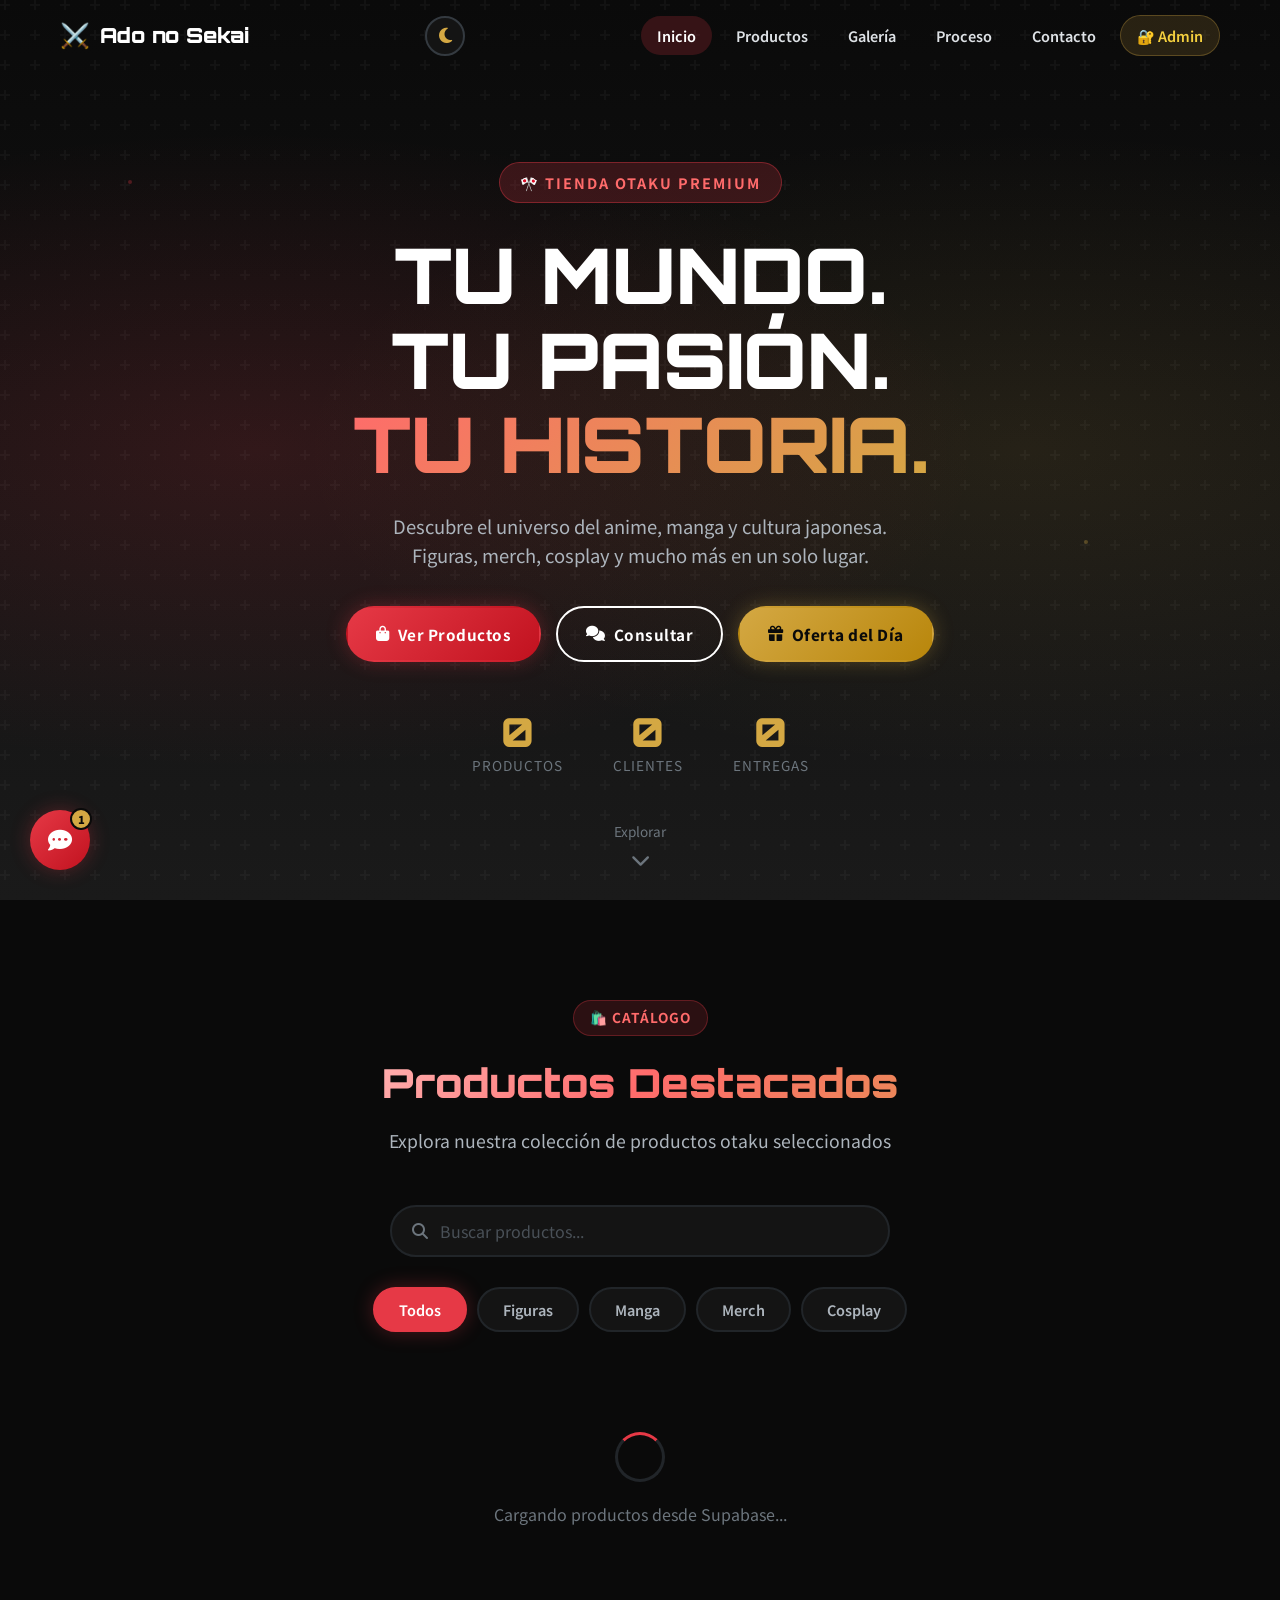
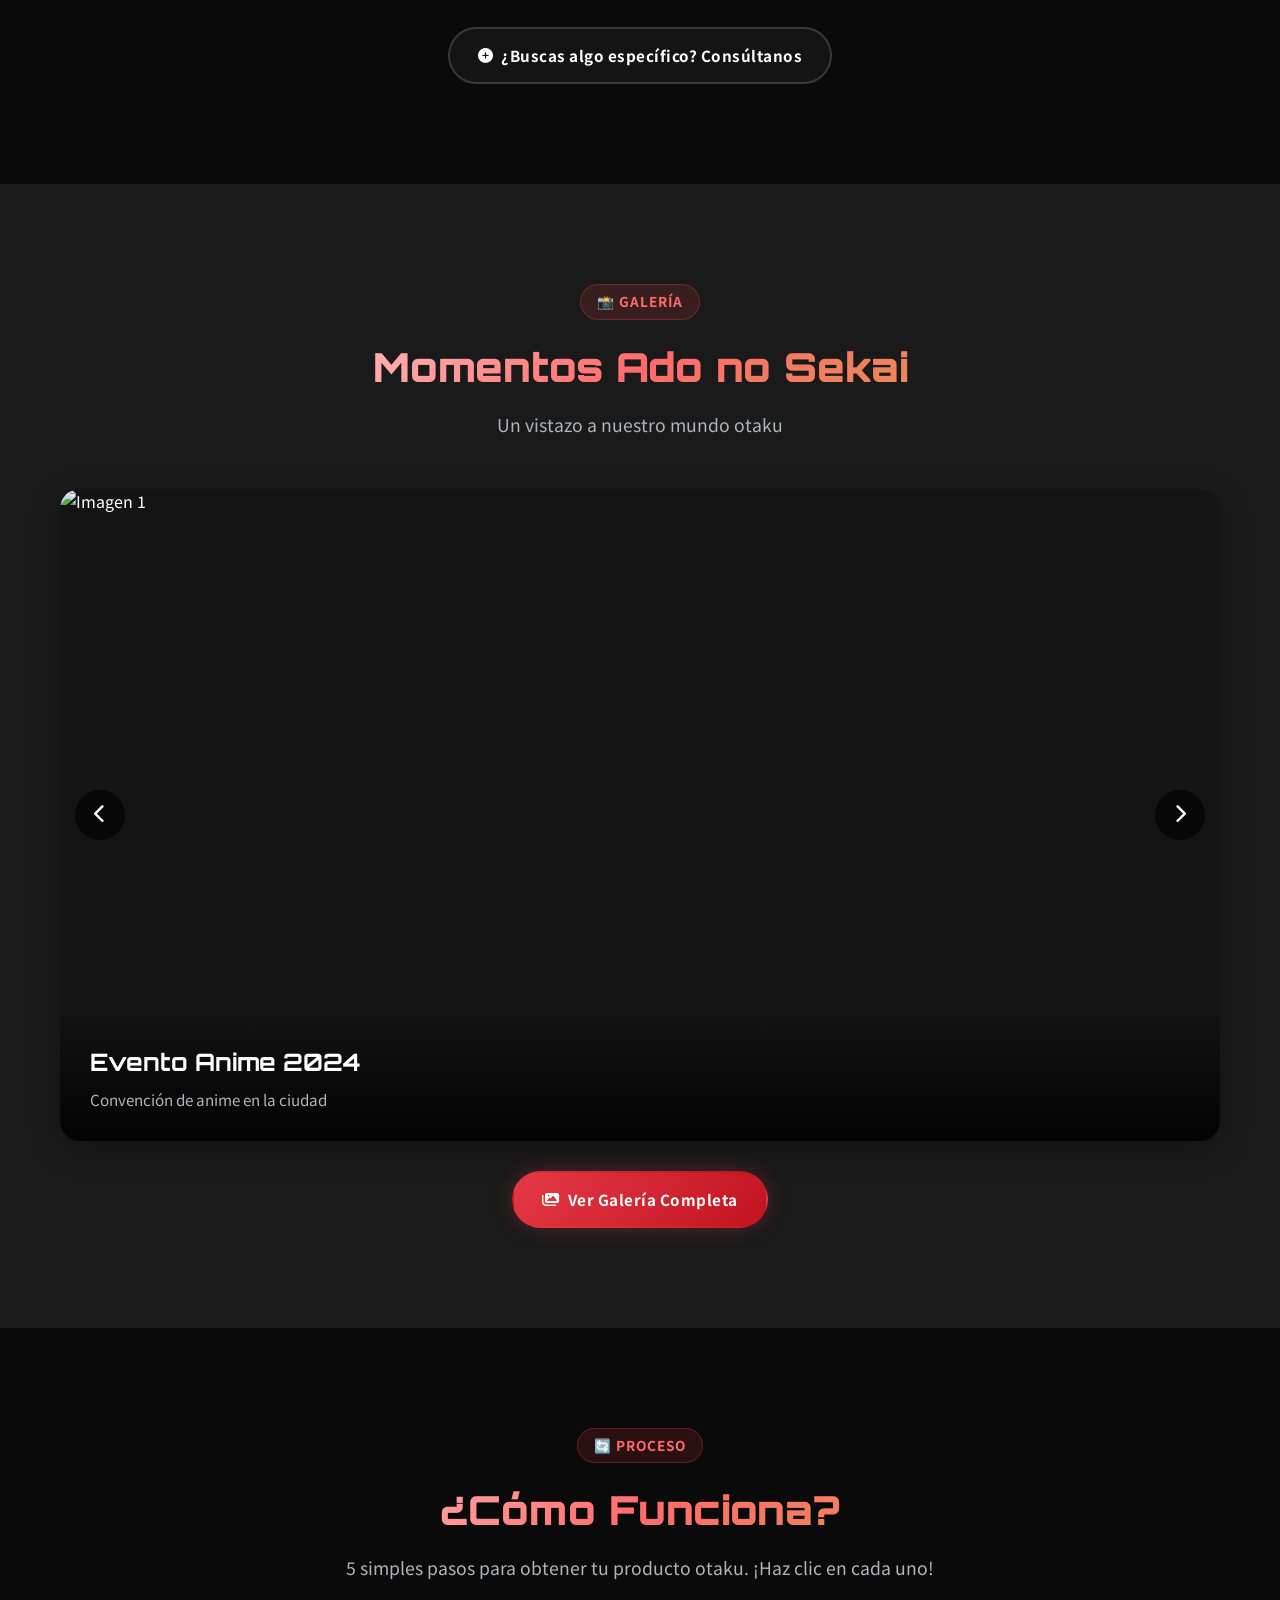
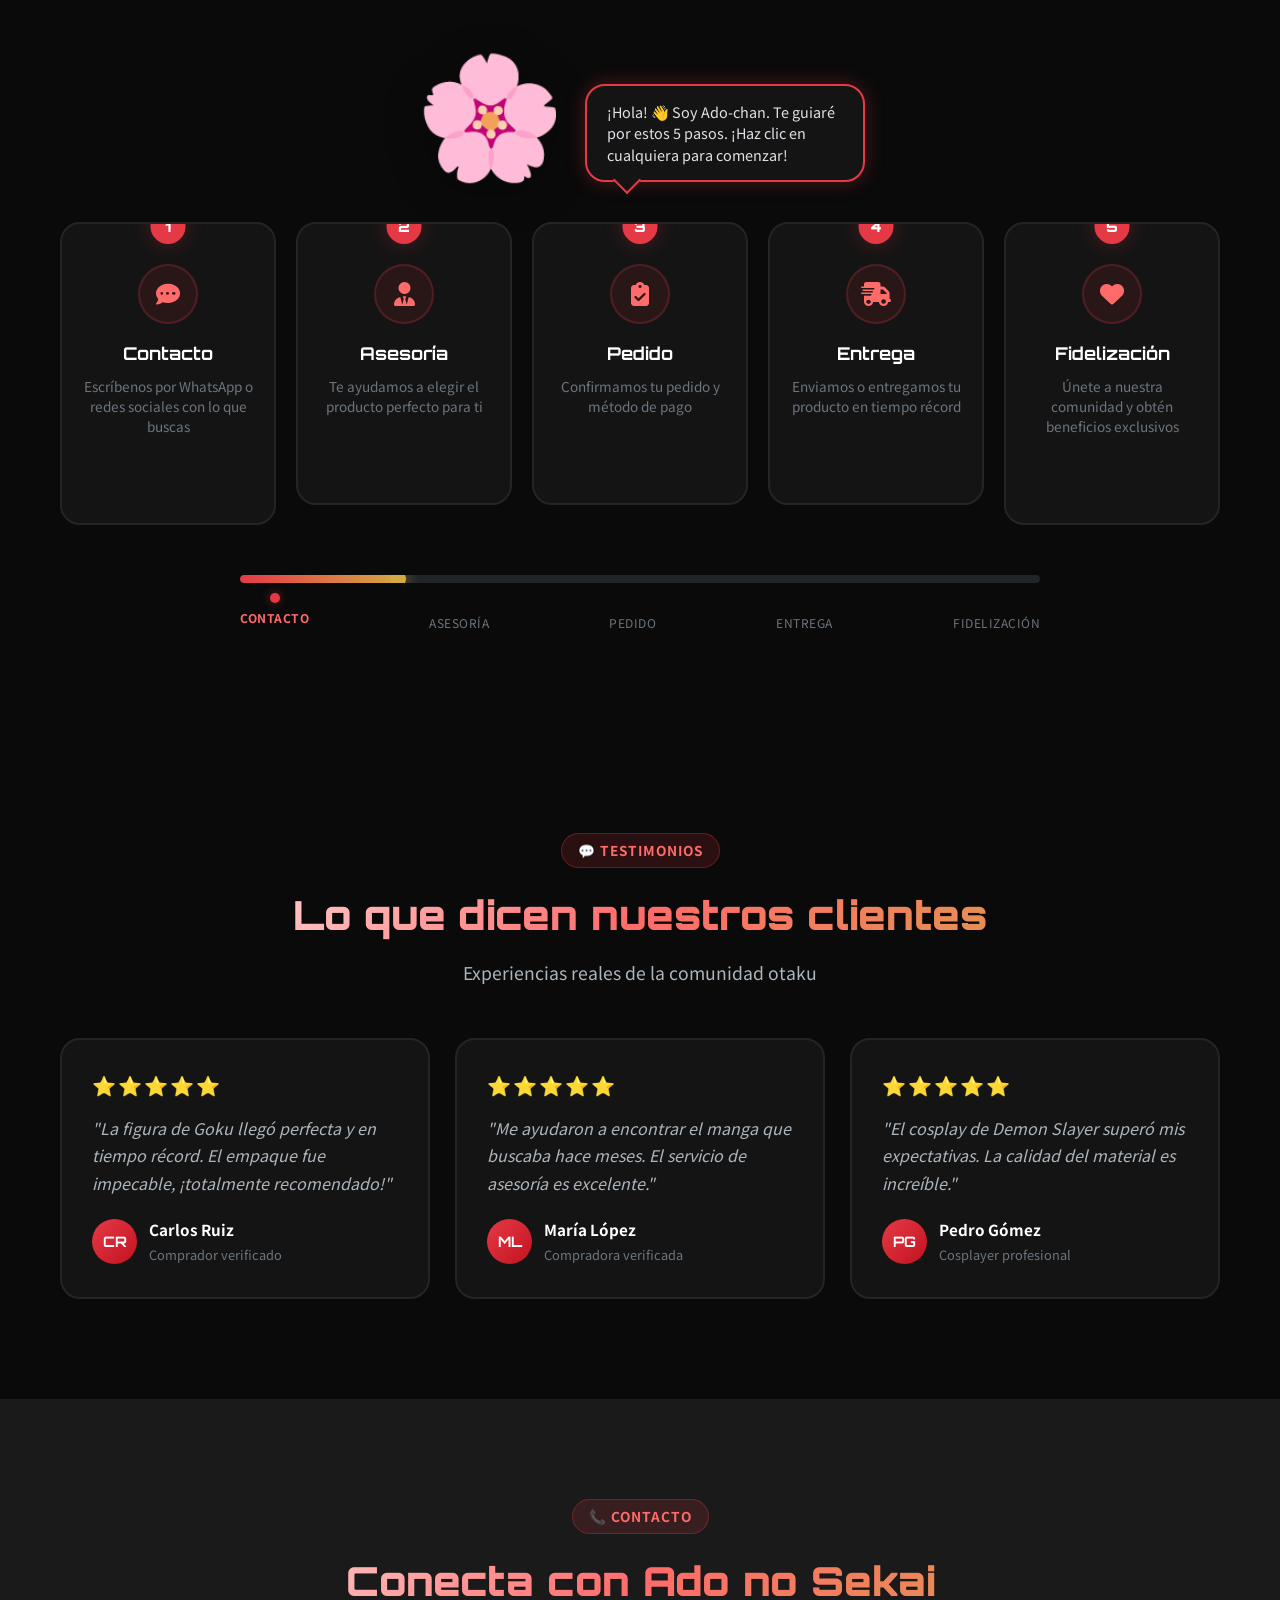
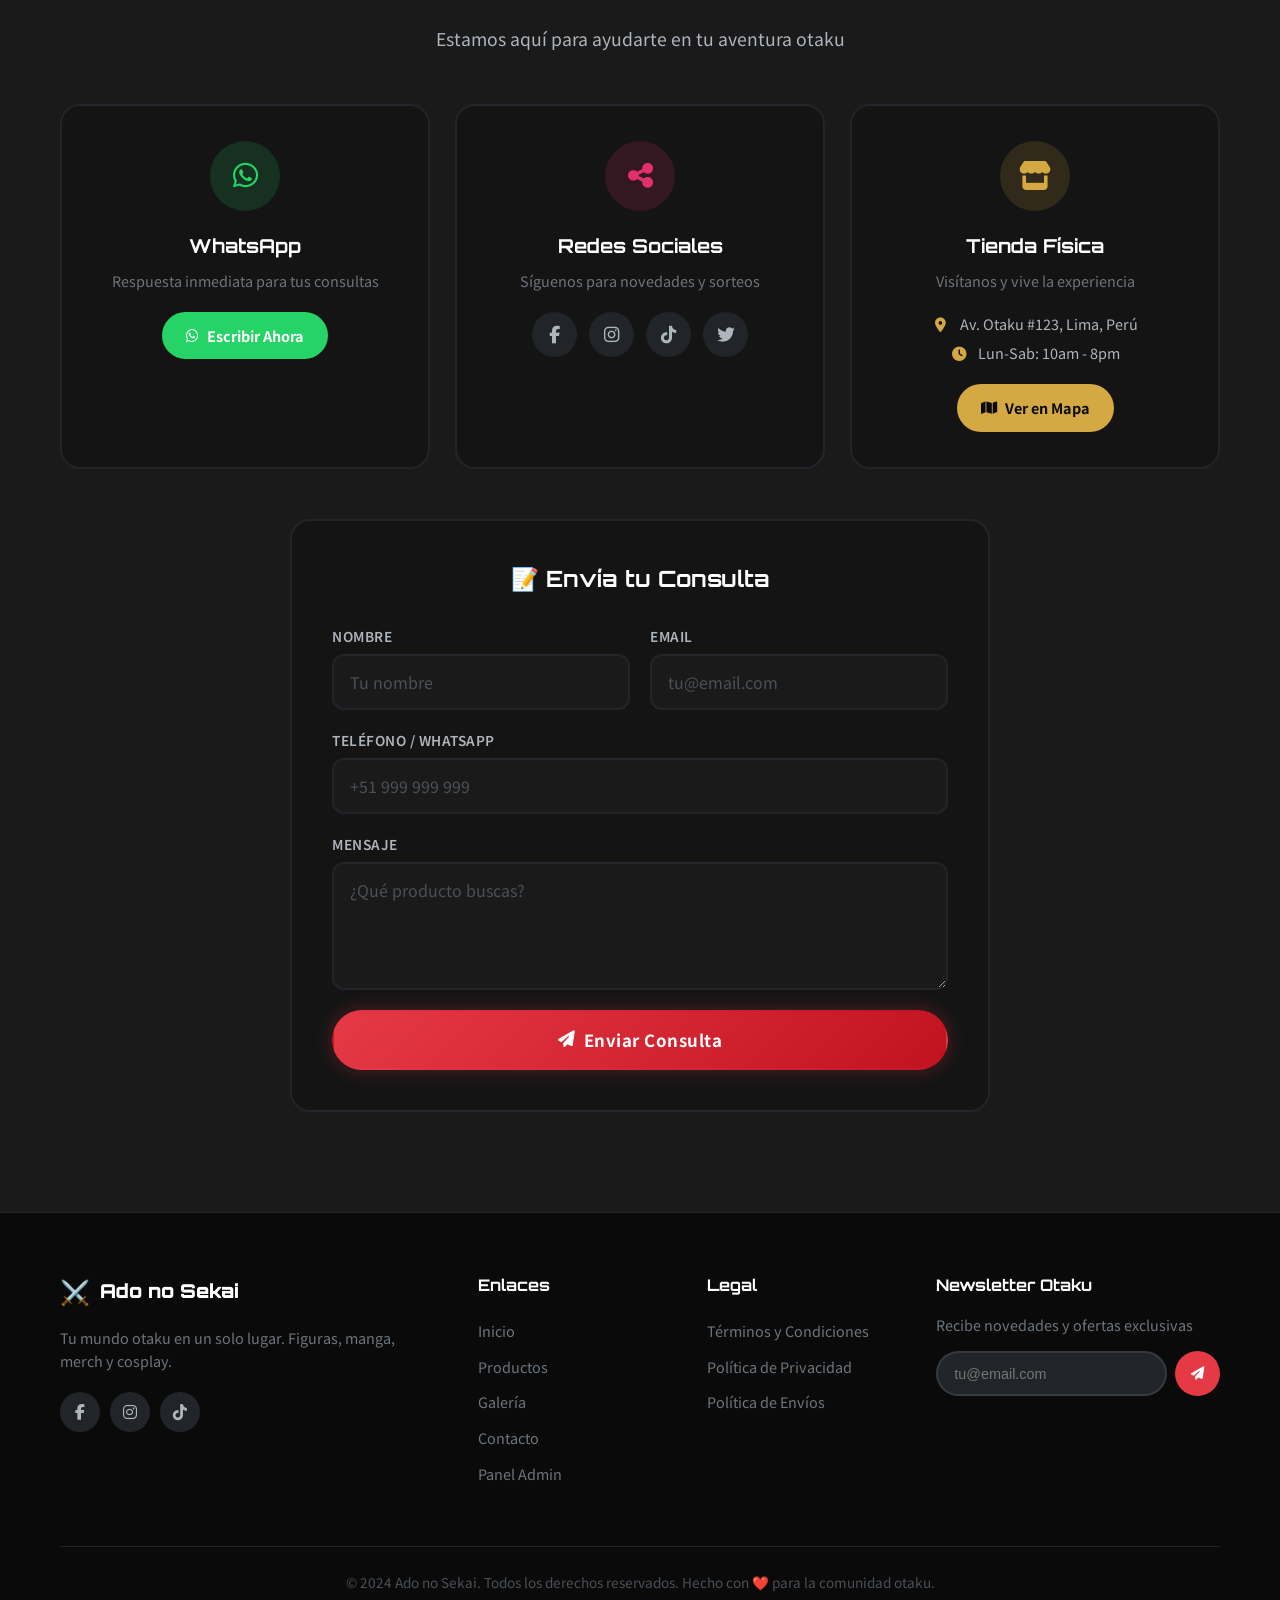
==== index.html @ adec4e2a "Add files via upload" ====
<!DOCTYPE html>
<html lang="es">
<head>
    <meta charset="UTF-8">
    <meta name="viewport" content="width=device-width, initial-scale=1.0">
    <title>Ado no Sekai - Tu Mundo Otaku</title>
    <link rel="stylesheet" href="styles.css">
    <link rel="preconnect" href="https://fonts.googleapis.com">
    <link href="https://fonts.googleapis.com/css2?family=Orbitron:wght@400;700;900&family=Noto+Sans+JP:wght@300;400;700;900&display=swap" rel="stylesheet">
    <link rel="stylesheet" href="https://cdnjs.cloudflare.com/ajax/libs/font-awesome/6.5.0/css/all.min.css">
</head>
<body>
    <!--
    📁 IMÁGENES: Sube manualmente a tu repositorio:
        - imagen1.jpg, imagen2.jpg, imagen3.jpg, imagen4.jpg, imagen5.jpg (Galería/Hero)
        - mascot-waving.png, mascot-pointing.png (Mascota - opcional, usa emojis si no hay)
        - modal-gift.png, modal-present.png (Modales - opcional, usa emojis si no hay)
    📁 Las imágenes de productos se cargan desde Supabase Storage o URLs externas.
    -->
    <!-- ========================
         NAVEGACIÓN
    ======================== -->
    <nav class="navbar" id="navbar">
        <div class="nav-container">
            <a href="#" class="nav-logo">
                <span class="logo-icon">⚔️</span>
                <span class="logo-text">Ado no Sekai</span>
            </a>
            <div class="nav-actions">
                <button class="theme-toggle" id="themeToggle" aria-label="Cambiar tema">
                    <i class="fas fa-moon" id="themeIcon"></i>
                </button>
                <button class="nav-toggle" id="navToggle" aria-label="Menú">
                    <span class="hamburger"></span>
                </button>
            </div>
            <ul class="nav-menu" id="navMenu">
                <li><a href="#inicio" class="nav-link active">Inicio</a></li>
                <li><a href="#productos" class="nav-link">Productos</a></li>
                <li><a href="#galeria" class="nav-link">Galería</a></li>
                <li><a href="#proceso" class="nav-link">Proceso</a></li>
                <li><a href="#contacto" class="nav-link">Contacto</a></li>
                <li><a href="admin.html" class="nav-link nav-admin">🔐 Admin</a></li>
            </ul>
        </div>
    </nav>

    <!-- ========================
         HERO / INICIO
    ======================== -->
    <section id="inicio" class="hero">
        <div class="hero-bg"></div>
        <div class="hero-overlay"></div>
        <div class="hero-particles" id="heroParticles"></div>
        <div class="hero-content">
            <div class="hero-badge">🎌 Tienda Otaku Premium</div>
            <h1 class="hero-title">
                <span class="title-line">TU MUNDO.</span>
                <span class="title-line">TU PASIÓN.</span>
                <span class="title-line highlight">TU HISTORIA.</span>
            </h1>
            <p class="hero-subtitle">
                Descubre el universo del anime, manga y cultura japonesa.<br>
                Figuras, merch, cosplay y mucho más en un solo lugar.
            </p>
            <div class="hero-actions">
                <a href="#productos" class="btn btn-primary">
                    <i class="fas fa-shopping-bag"></i> Ver Productos
                </a>
                <a href="#contacto" class="btn btn-outline">
                    <i class="fas fa-comments"></i> Consultar
                </a>
                <button class="btn btn-gold" id="btnPromo" onclick="showPromoModal()">
                    <i class="fas fa-gift"></i> Oferta del Día
                </button>
            </div>
            <div class="hero-stats">
                <div class="stat">
                    <span class="stat-number" id="statProducts">0</span>
                    <span class="stat-label">Productos</span>
                </div>
                <div class="stat">
                    <span class="stat-number" id="statClients">0</span>
                    <span class="stat-label">Clientes</span>
                </div>
                <div class="stat">
                    <span class="stat-number" id="statDeliveries">0</span>
                    <span class="stat-label">Entregas</span>
                </div>
            </div>
        </div>
        <div class="hero-scroll">
            <a href="#productos" class="scroll-indicator">
                <span>Explorar</span>
                <i class="fas fa-chevron-down"></i>
            </a>
        </div>
    </section>

    <!-- ========================
         PRODUCTOS DESTACADOS
    ======================== -->
    <section id="productos" class="products-section">
        <div class="container">
            <div class="section-header">
                <span class="section-tag">🛍️ Catálogo</span>
                <h2 class="section-title">Productos Destacados</h2>
                <p class="section-desc">Explora nuestra colección de productos otaku seleccionados</p>
            </div>

            <!-- Barra de búsqueda -->
            <div class="search-bar">
                <i class="fas fa-search"></i>
                <input type="text" id="searchProducts" placeholder="Buscar productos...">
                <button class="search-clear" id="searchClear" style="display:none"><i class="fas fa-times"></i></button>
            </div>

            <!-- Filtros -->
            <div class="filters">
                <button class="filter-btn active" data-filter="todos">Todos</button>
                <button class="filter-btn" data-filter="figuras">Figuras</button>
                <button class="filter-btn" data-filter="manga">Manga</button>
                <button class="filter-btn" data-filter="merch">Merch</button>
                <button class="filter-btn" data-filter="cosplay">Cosplay</button>
            </div>

            <!-- Grid de productos -->
            <div class="products-grid" id="productsGrid">
                <div class="loading-state">
                    <div class="spinner"></div>
                    <p>Cargando productos desde Supabase...</p>
                </div>
            </div>

            <div class="products-footer">
                <a href="#contacto" class="btn btn-secondary">
                    <i class="fas fa-plus-circle"></i> ¿Buscas algo específico? Consúltanos
                </a>
            </div>
        </div>
    </section>

    <!-- ========================
         GALERÍA (Carrusel en index)
    ======================== -->
    <section id="galeria" class="gallery-section">
        <div class="container">
            <div class="section-header">
                <span class="section-tag">📸 Galería</span>
                <h2 class="section-title">Momentos Ado no Sekai</h2>
                <p class="section-desc">Un vistazo a nuestro mundo otaku</p>
            </div>

            <!-- Carrusel en el index -->
            <div class="gallery-carousel" id="galleryCarousel">
                <div class="carousel-track" id="carouselTrack">
                    <div class="carousel-slide">
                        <img src="imagen1.jpg" alt="Imagen 1" loading="lazy">
                        <div class="slide-caption">
                            <h3>Evento Anime 2024</h3>
                            <p>Convención de anime en la ciudad</p>
                        </div>
                    </div>
                    <div class="carousel-slide">
                        <img src="imagen2.jpg" alt="Imagen 2" loading="lazy">
                        <div class="slide-caption">
                            <h3>Colección Exclusiva</h3>
                            <p>Nuevas figuras recién llegadas</p>
                        </div>
                    </div>
                    <div class="carousel-slide">
                        <img src="imagen3.jpg" alt="Imagen 3" loading="lazy">
                        <div class="slide-caption">
                            <h3>Cosplay Contest</h3>
                            <p>Ganadores del concurso mensual</p>
                        </div>
                    </div>
                    <div class="carousel-slide">
                        <img src="imagen4.jpg" alt="Imagen 4" loading="lazy">
                        <div class="slide-caption">
                            <h3>Tienda Física</h3>
                            <p>Nuestro espacio en el centro</p>
                        </div>
                    </div>
                    <div class="carousel-slide">
                        <img src="imagen5.jpg" alt="Imagen 5" loading="lazy">
                        <div class="slide-caption">
                            <h3>Unboxing</h3>
                            <p>Abriendo pedidos con clientes</p>
                        </div>
                    </div>
                </div>
                <button class="carousel-btn carousel-prev" id="carouselPrev" aria-label="Anterior">
                    <i class="fas fa-chevron-left"></i>
                </button>
                <button class="carousel-btn carousel-next" id="carouselNext" aria-label="Siguiente">
                    <i class="fas fa-chevron-right"></i>
                </button>
                <div class="carousel-dots" id="carouselDots"></div>
            </div>

            <!-- Link a galería completa -->
            <div class="gallery-cta">
                <a href="galeria.html" class="btn btn-primary">
                    <i class="fas fa-images"></i> Ver Galería Completa
                </a>
            </div>
        </div>
    </section>

    <!-- ========================
         DIAGRAMA DE FLUJO (5 Pasos)
    ======================== -->
    <section id="proceso" class="process-section">
        <div class="container">
            <div class="section-header">
                <span class="section-tag">🔄 Proceso</span>
                <h2 class="section-title">¿Cómo Funciona?</h2>
                <p class="section-desc">5 simples pasos para obtener tu producto otaku. ¡Haz clic en cada uno!</p>
            </div>

            <!-- Mascot Anime -->
            <div class="mascot-container">
                <div class="mascot-wrapper">
                    <div class="mascot-img" id="mascotImg">🌸</div>
                    <div class="mascot-bubble" id="mascotBubble">
                        <p>¡Hola! 👋 Soy Ado-chan. Te guiaré por estos 5 pasos. ¡Haz clic en cualquiera para comenzar!</p>
                        <span class="mascot-bubble-arrow"></span>
                    </div>
                </div>
            </div>

            <div class="process-flow">
                <!-- Paso 1: Contacto -->
                <div class="process-step clickable" data-step="1" onclick="handleProcessStep(1)">
                    <div class="step-number">1</div>
                    <div class="step-icon"><i class="fas fa-comment-dots"></i></div>
                    <h3 class="step-title">Contacto</h3>
                    <p class="step-desc">Escríbenos por WhatsApp o redes sociales con lo que buscas</p>
                    <div class="step-action">
                        <span class="step-btn"><i class="fab fa-whatsapp"></i> Escribir</span>
                    </div>
                    <div class="step-arrow"><i class="fas fa-arrow-right"></i></div>
                </div>

                <!-- Paso 2: Asesoría -->
                <div class="process-step clickable" data-step="2" onclick="handleProcessStep(2)">
                    <div class="step-number">2</div>
                    <div class="step-icon"><i class="fas fa-user-tie"></i></div>
                    <h3 class="step-title">Asesoría</h3>
                    <p class="step-desc">Te ayudamos a elegir el producto perfecto para ti</p>
                    <div class="step-action">
                        <span class="step-btn"><i class="fas fa-robot"></i> Chat IA</span>
                    </div>
                    <div class="step-arrow"><i class="fas fa-arrow-right"></i></div>
                </div>

                <!-- Paso 3: Pedido -->
                <div class="process-step clickable" data-step="3" onclick="handleProcessStep(3)">
                    <div class="step-number">3</div>
                    <div class="step-icon"><i class="fas fa-clipboard-check"></i></div>
                    <h3 class="step-title">Pedido</h3>
                    <p class="step-desc">Confirmamos tu pedido y método de pago</p>
                    <div class="step-action">
                        <span class="step-btn"><i class="fas fa-shopping-cart"></i> Ver Catálogo</span>
                    </div>
                    <div class="step-arrow"><i class="fas fa-arrow-right"></i></div>
                </div>

                <!-- Paso 4: Entrega -->
                <div class="process-step clickable" data-step="4" onclick="handleProcessStep(4)">
                    <div class="step-number">4</div>
                    <div class="step-icon"><i class="fas fa-shipping-fast"></i></div>
                    <h3 class="step-title">Entrega</h3>
                    <p class="step-desc">Enviamos o entregamos tu producto en tiempo récord</p>
                    <div class="step-action">
                        <span class="step-btn"><i class="fas fa-map-marker-alt"></i> Ver Zonas</span>
                    </div>
                    <div class="step-arrow"><i class="fas fa-arrow-right"></i></div>
                </div>

                <!-- Paso 5: Fidelización -->
                <div class="process-step clickable" data-step="5" onclick="handleProcessStep(5)">
                    <div class="step-number">5</div>
                    <div class="step-icon"><i class="fas fa-heart"></i></div>
                    <h3 class="step-title">Fidelización</h3>
                    <p class="step-desc">Únete a nuestra comunidad y obtén beneficios exclusivos</p>
                    <div class="step-action">
                        <span class="step-btn"><i class="fas fa-users"></i> Unirse</span>
                    </div>
                </div>
            </div>

            <!-- Barra de progreso visual -->
            <div class="process-progress">
                <div class="progress-track">
                    <div class="progress-fill" id="progressFill"></div>
                </div>
                <div class="progress-steps">
                    <span class="progress-step active" data-step="1">Contacto</span>
                    <span class="progress-step" data-step="2">Asesoría</span>
                    <span class="progress-step" data-step="3">Pedido</span>
                    <span class="progress-step" data-step="4">Entrega</span>
                    <span class="progress-step" data-step="5">Fidelización</span>
                </div>
            </div>
        </div>
    </section>

    <!-- ========================
         TESTIMONIOS
    ======================== -->
    <section id="testimonios" class="testimonials-section">
        <div class="container">
            <div class="section-header">
                <span class="section-tag">💬 Testimonios</span>
                <h2 class="section-title">Lo que dicen nuestros clientes</h2>
                <p class="section-desc">Experiencias reales de la comunidad otaku</p>
            </div>
            <div class="testimonials-grid" id="testimonialsGrid">
                <div class="testimonial-card">
                    <div class="testimonial-stars">⭐⭐⭐⭐⭐</div>
                    <p class="testimonial-text">"La figura de Goku llegó perfecta y en tiempo récord. El empaque fue impecable, ¡totalmente recomendado!"</p>
                    <div class="testimonial-author">
                        <div class="testimonial-avatar">CR</div>
                        <div>
                            <strong>Carlos Ruiz</strong>
                            <span>Comprador verificado</span>
                        </div>
                    </div>
                </div>
                <div class="testimonial-card">
                    <div class="testimonial-stars">⭐⭐⭐⭐⭐</div>
                    <p class="testimonial-text">"Me ayudaron a encontrar el manga que buscaba hace meses. El servicio de asesoría es excelente."</p>
                    <div class="testimonial-author">
                        <div class="testimonial-avatar">ML</div>
                        <div>
                            <strong>María López</strong>
                            <span>Compradora verificada</span>
                        </div>
                    </div>
                </div>
                <div class="testimonial-card">
                    <div class="testimonial-stars">⭐⭐⭐⭐⭐</div>
                    <p class="testimonial-text">"El cosplay de Demon Slayer superó mis expectativas. La calidad del material es increíble."</p>
                    <div class="testimonial-author">
                        <div class="testimonial-avatar">PG</div>
                        <div>
                            <strong>Pedro Gómez</strong>
                            <span>Cosplayer profesional</span>
                        </div>
                    </div>
                </div>
            </div>
        </div>
    </section>

    <!-- ========================
         CONTACTO
    ======================== -->
    <section id="contacto" class="contact-section">
        <div class="container">
            <div class="section-header">
                <span class="section-tag">📞 Contacto</span>
                <h2 class="section-title">Conecta con Ado no Sekai</h2>
                <p class="section-desc">Estamos aquí para ayudarte en tu aventura otaku</p>
            </div>

            <div class="contact-grid">
                <!-- WhatsApp -->
                <div class="contact-card whatsapp">
                    <div class="contact-icon"><i class="fab fa-whatsapp"></i></div>
                    <h3>WhatsApp</h3>
                    <p>Respuesta inmediata para tus consultas</p>
                    <a href="https://wa.me/51999999999" target="_blank" class="contact-btn" id="btnWhatsApp">
                        <i class="fab fa-whatsapp"></i> Escribir Ahora
                    </a>
                </div>

                <!-- Redes Sociales -->
                <div class="contact-card social">
                    <div class="contact-icon"><i class="fas fa-share-alt"></i></div>
                    <h3>Redes Sociales</h3>
                    <p>Síguenos para novedades y sorteos</p>
                    <div class="social-links">
                        <a href="https://facebook.com/adonosekai" target="_blank" class="social-link" aria-label="Facebook" id="btnFacebook"><i class="fab fa-facebook-f"></i></a>
                        <a href="https://instagram.com/adonosekai" target="_blank" class="social-link" aria-label="Instagram" id="btnInstagram"><i class="fab fa-instagram"></i></a>
                        <a href="https://tiktok.com/@adonosekai" target="_blank" class="social-link" aria-label="TikTok" id="btnTikTok"><i class="fab fa-tiktok"></i></a>
                        <a href="https://twitter.com/adonosekai" target="_blank" class="social-link" aria-label="Twitter" id="btnTwitter"><i class="fab fa-twitter"></i></a>
                    </div>
                </div>

                <!-- Tienda Física -->
                <div class="contact-card store">
                    <div class="contact-icon"><i class="fas fa-store"></i></div>
                    <h3>Tienda Física</h3>
                    <p>Visítanos y vive la experiencia</p>
                    <div class="store-info">
                        <p><i class="fas fa-map-marker-alt"></i> Av. Otaku #123, Lima, Perú</p>
                        <p><i class="fas fa-clock"></i> Lun-Sab: 10am - 8pm</p>
                    </div>
                    <a href="https://maps.google.com" target="_blank" class="contact-btn" id="btnMapa">
                        <i class="fas fa-map"></i> Ver en Mapa
                    </a>
                </div>
            </div>

            <!-- Formulario de consulta -->
            <div class="consult-form-wrapper">
                <h3 class="form-title">📝 Envía tu Consulta</h3>
                <form id="consultaForm" class="consult-form">
                    <div class="form-row">
                        <div class="form-group">
                            <label for="consultaNombre">Nombre</label>
                            <input type="text" id="consultaNombre" name="nombre" required placeholder="Tu nombre">
                        </div>
                        <div class="form-group">
                            <label for="consultaEmail">Email</label>
                            <input type="email" id="consultaEmail" name="email" required placeholder="tu@email.com">
                        </div>
                    </div>
                    <div class="form-group">
                        <label for="consultaTelefono">Teléfono / WhatsApp</label>
                        <input type="tel" id="consultaTelefono" name="telefono" placeholder="+51 999 999 999">
                    </div>
                    <div class="form-group">
                        <label for="consultaMensaje">Mensaje</label>
                        <textarea id="consultaMensaje" name="mensaje" rows="4" required placeholder="¿Qué producto buscas?"></textarea>
                    </div>
                    <button type="submit" class="btn btn-primary btn-submit" id="btnEnviarConsulta">
                        <i class="fas fa-paper-plane"></i> Enviar Consulta
                    </button>
                </form>
            </div>
        </div>
    </section>

    <!-- ========================
         FOOTER
    ======================== -->
    <footer class="footer">
        <div class="container">
            <div class="footer-grid">
                <div class="footer-brand">
                    <div class="footer-logo">
                        <span class="logo-icon">⚔️</span>
                        <span class="logo-text">Ado no Sekai</span>
                    </div>
                    <p>Tu mundo otaku en un solo lugar. Figuras, manga, merch y cosplay.</p>
                    <div class="footer-social">
                        <a href="https://facebook.com/adonosekai" target="_blank" aria-label="Facebook"><i class="fab fa-facebook-f"></i></a>
                        <a href="https://instagram.com/adonosekai" target="_blank" aria-label="Instagram"><i class="fab fa-instagram"></i></a>
                        <a href="https://tiktok.com/@adonosekai" target="_blank" aria-label="TikTok"><i class="fab fa-tiktok"></i></a>
                    </div>
                </div>
                <div class="footer-links">
                    <h4>Enlaces</h4>
                    <ul>
                        <li><a href="#inicio">Inicio</a></li>
                        <li><a href="#productos">Productos</a></li>
                        <li><a href="#galeria">Galería</a></li>
                        <li><a href="#contacto">Contacto</a></li>
                        <li><a href="admin.html">Panel Admin</a></li>
                    </ul>
                </div>
                <div class="footer-links">
                    <h4>Legal</h4>
                    <ul>
                        <li><a href="#" onclick="showToast('info','Próximamente','Esta sección estará disponible pronto')">Términos y Condiciones</a></li>
                        <li><a href="#" onclick="showToast('info','Próximamente','Esta sección estará disponible pronto')">Política de Privacidad</a></li>
                        <li><a href="#" onclick="showToast('info','Próximamente','Esta sección estará disponible pronto')">Política de Envíos</a></li>
                    </ul>
                </div>
                <div class="footer-newsletter">
                    <h4>Newsletter Otaku</h4>
                    <p>Recibe novedades y ofertas exclusivas</p>
                    <form id="newsletterForm" class="newsletter-form">
                        <input type="email" placeholder="tu@email.com" required>
                        <button type="submit" id="btnNewsletter"><i class="fas fa-paper-plane"></i></button>
                    </form>
                </div>
            </div>
            <div class="footer-bottom">
                <p>© 2024 Ado no Sekai. Todos los derechos reservados. Hecho con ❤️ para la comunidad otaku.</p>
            </div>
        </div>
    </footer>

    <!-- ========================
         MODAL: DETALLE PRODUCTO
    ======================== -->
    <div class="modal" id="productModal">
        <div class="modal-overlay" id="modalOverlay"></div>
        <div class="modal-content modal-scrollable modal-anime">
            <button class="modal-close" id="modalClose" aria-label="Cerrar">&times;</button>
            <div class="modal-anime-header">
                <div class="modal-anime-img">🎁</div>
                <div class="modal-anime-bubble">
                    <span>¡Mira este producto! 🎁</span>
                </div>
            </div>
            <div class="modal-body" id="modalBody"></div>
        </div>
    </div>

    <!-- ========================
         MODAL: PROMO DEL DÍA
    ======================== -->
    <div class="modal" id="promoModal">
        <div class="modal-overlay" onclick="closePromoModal()"></div>
        <div class="modal-content promo-modal-content modal-anime">
            <button class="modal-close" onclick="closePromoModal()">&times;</button>
            <div class="modal-anime-header promo-anime-header">
                <div class="modal-anime-img promo-anime-img">🎌</div>
                <div class="modal-anime-bubble promo-anime-bubble">
                    <span>¡Oferta especial para ti! 🎌</span>
                </div>
            </div>
            <div class="modal-body promo-body">
                <div class="promo-badge">🔥 OFERTA DEL DÍA</div>
                <h2 class="promo-title">¡20% OFF en Figuras!</h2>
                <p class="promo-desc">Hoy todos los pedidos de figuras tienen un 20% de descuento. Usa el código:</p>
                <div class="promo-code" id="promoCode" onclick="copyPromoCode()">
                    <span>OTAKU20</span>
                    <i class="fas fa-copy"></i>
                </div>
                <p class="promo-hint">Haz clic para copiar el código</p>
                <a href="#productos" class="btn btn-primary" onclick="closePromoModal()">
                    <i class="fas fa-shopping-bag"></i> Ver Figuras
                </a>
            </div>
        </div>
    </div>

    <!-- ========================
         BOTÓN VOLVER ARRIBA
    ======================== -->
    <button class="back-to-top" id="backToTop" aria-label="Volver arriba">
        <i class="fas fa-chevron-up"></i>
    </button>

    <!-- ========================
         CHAT FLOTANTE
    ======================== -->
    <div class="chat-widget" id="chatWidget">
        <div class="chat-window" id="chatWindow">
            <div class="chat-header">
                <div class="chat-avatar">⚔️</div>
                <div class="chat-info">
                    <strong>Ado no Sekai</strong>
                    <span class="chat-status"><i class="fas fa-circle"></i> En línea</span>
                </div>
                <button class="chat-close" onclick="toggleChat()"><i class="fas fa-times"></i></button>
            </div>
            <div class="chat-messages" id="chatMessages">
                <div class="chat-message bot">
                    <div class="chat-bubble">¡Hola! 👋 Bienvenido a Ado no Sekai. ¿En qué puedo ayudarte hoy?</div>
                    <span class="chat-time">Ahora</span>
                </div>
            </div>
            <div class="chat-input-area">
                <input type="text" id="chatInput" placeholder="Escribe tu mensaje..." onkeypress="if(event.key==='Enter')sendChatMessage()">
                <button onclick="sendChatMessage()"><i class="fas fa-paper-plane"></i></button>
            </div>
        </div>
        <button class="chat-toggle" id="chatToggle" onclick="toggleChat()" aria-label="Chat">
            <i class="fas fa-comment-dots"></i>
            <span class="chat-badge" id="chatBadge">1</span>
        </button>
    </div>

    <!-- ========================
         TOAST NOTIFICATIONS
    ======================== -->
    <div class="toast-container" id="toastContainer"></div>

    <!-- ========================
         SCRIPTS
    ======================== -->
    <script src="https://cdn.jsdelivr.net/npm/@supabase/supabase-js@2.39.0/dist/umd/supabase.min.js"></script>
    <script src="script.js"></script>
</body>
</html>
---- styles.css ----
/* ============================================
   ADO NO SEKAI - Stylesheet V2 (Mejorado)
   Paleta: Rojo, Blanco, Negro, Dorado + Tema Claro
   ============================================ */

/* ---------- Variables CSS ---------- */
:root {
    --color-primary: #E63946;
    --color-primary-dark: #C1121F;
    --color-primary-light: #FF6B6B;
    --color-secondary: #D4A843;
    --color-secondary-light: #F4D03F;
    --color-dark: #0A0A0A;
    --color-dark-light: #1A1A1A;
    --color-dark-card: #141414;
    --color-white: #FFFFFF;
    --color-gray-100: #F8F9FA;
    --color-gray-200: #E9ECEF;
    --color-gray-300: #DEE2E6;
    --color-gray-400: #ADB5BD;
    --color-gray-500: #6C757D;
    --color-gray-600: #495057;
    --color-gray-700: #343A40;
    --color-gray-800: #212529;
    --color-gray-900: #121212;

    --font-display: 'Orbitron', 'Noto Sans JP', sans-serif;
    --font-body: 'Noto Sans JP', 'Segoe UI', sans-serif;

    --shadow-sm: 0 2px 4px rgba(0,0,0,0.1);
    --shadow-md: 0 4px 12px rgba(0,0,0,0.15);
    --shadow-lg: 0 8px 30px rgba(0,0,0,0.25);
    --shadow-glow: 0 0 20px rgba(230, 57, 70, 0.3);
    --shadow-gold: 0 0 20px rgba(212, 168, 67, 0.3);

    --radius-sm: 6px;
    --radius-md: 12px;
    --radius-lg: 20px;
    --radius-xl: 30px;

    --transition-fast: 0.2s ease;
    --transition-normal: 0.3s ease;
    --transition-slow: 0.5s ease;
}

/* TEMA CLARO */
body.light-mode {
    --color-dark: #F5F5F5;
    --color-dark-light: #FFFFFF;
    --color-dark-card: #FFFFFF;
    --color-white: #1A1A1A;
    --color-gray-400: #6C757D;
    --color-gray-500: #495057;
    --color-gray-600: #343A40;
    --color-gray-700: #212529;
    --color-gray-800: #E9ECEF;
    --color-gray-900: #DEE2E6;
}

body.light-mode .navbar.scrolled {
    background: rgba(255, 255, 255, 0.95);
}

body.light-mode .hero-bg {
    background: 
        radial-gradient(ellipse at 20% 50%, rgba(230, 57, 70, 0.08) 0%, transparent 50%),
        radial-gradient(ellipse at 80% 50%, rgba(212, 168, 67, 0.05) 0%, transparent 50%),
        linear-gradient(180deg, #F5F5F5 0%, #FFFFFF 100%);
}

body.light-mode .hero-overlay {
    background: url("data:image/svg+xml,%3Csvg width='60' height='60' viewBox='0 0 60 60' xmlns='http://www.w3.org/2000/svg'%3E%3Cg fill='none' fill-rule='evenodd'%3E%3Cg fill='%23000000' fill-opacity='0.02'%3E%3Cpath d='M36 34v-4h-2v4h-4v2h4v4h2v-4h4v-2h-4zm0-30V0h-2v4h-4v2h4v4h2V6h4V4h-4zM6 34v-4H4v4H0v2h4v4h2v-4h4v-2H6zM6 4V0H4v4H0v2h4v4h2V6h4V4H6z'/%3E%3C/g%3E%3C/g%3E%3C/svg%3E");
}

body.light-mode .nav-link {
    color: var(--color-gray-600);
}

body.light-mode .nav-link:hover,
body.light-mode .nav-link.active {
    color: var(--color-primary);
    background: rgba(230, 57, 70, 0.1);
}

body.light-mode .hero-subtitle,
body.light-mode .section-desc,
body.light-mode .step-desc,
body.light-mode .product-desc,
body.light-mode .stat-label {
    color: var(--color-gray-500);
}

body.light-mode .footer {
    background: #FFFFFF;
    border-top-color: var(--color-gray-300);
}

body.light-mode .footer-bottom {
    border-top-color: var(--color-gray-300);
}

body.light-mode .footer-links a,
body.light-mode .footer-brand > p,
body.light-mode .footer-newsletter > p {
    color: var(--color-gray-500);
}

body.light-mode .newsletter-form input {
    background: var(--color-gray-200);
    border-color: var(--color-gray-300);
    color: var(--color-gray-700);
}

body.light-mode .form-group input,
body.light-mode .form-group textarea,
body.light-mode .form-group select {
    background: var(--color-gray-100);
    border-color: var(--color-gray-300);
    color: var(--color-gray-700);
}

body.light-mode .form-group input::placeholder,
body.light-mode .form-group textarea::placeholder {
    color: var(--color-gray-500);
}

body.light-mode .search-bar {
    background: var(--color-white);
    border-color: var(--color-gray-300);
}

body.light-mode .search-bar input {
    color: var(--color-gray-700);
}

body.light-mode .search-bar i {
    color: var(--color-gray-500);
}

body.light-mode .chat-window {
    background: var(--color-white);
    border-color: var(--color-gray-300);
}

body.light-mode .chat-messages {
    background: var(--color-gray-100);
}

body.light-mode .chat-input-area {
    border-top-color: var(--color-gray-300);
}

body.light-mode .chat-input-area input {
    background: var(--color-gray-200);
    color: var(--color-gray-700);
}

body.light-mode .testimonial-card {
    background: var(--color-white);
    border-color: var(--color-gray-300);
}

body.light-mode .testimonial-text {
    color: var(--color-gray-600);
}

body.light-mode .promo-modal-content {
    background: var(--color-white);
}

body.light-mode .promo-desc,
body.light-mode .promo-hint {
    color: var(--color-gray-500);
}

/* ---------- Reset & Base ---------- */
*, *::before, *::after {
    margin: 0;
    padding: 0;
    box-sizing: border-box;
}

html {
    scroll-behavior: smooth;
    font-size: 16px;
}

body {
    font-family: var(--font-body);
    background: var(--color-dark);
    color: var(--color-white);
    line-height: 1.6;
    overflow-x: hidden;
    -webkit-font-smoothing: antialiased;
    transition: background var(--transition-normal), color var(--transition-normal);
}

a {
    color: inherit;
    text-decoration: none;
}

img {
    max-width: 100%;
    height: auto;
    display: block;
}

button {
    cursor: pointer;
    border: none;
    background: none;
    font-family: inherit;
}

/* ---------- Utilidades ---------- */
.container {
    max-width: 1200px;
    margin: 0 auto;
    padding: 0 20px;
}

.section-header {
    text-align: center;
    margin-bottom: 50px;
}

.section-tag {
    display: inline-block;
    background: rgba(230, 57, 70, 0.15);
    color: var(--color-primary-light);
    padding: 6px 16px;
    border-radius: var(--radius-xl);
    font-size: 0.85rem;
    font-weight: 700;
    letter-spacing: 1px;
    text-transform: uppercase;
    margin-bottom: 15px;
    border: 1px solid rgba(230, 57, 70, 0.3);
}

.section-title {
    font-family: var(--font-display);
    font-size: 2.5rem;
    font-weight: 900;
    margin-bottom: 12px;
    background: linear-gradient(135deg, var(--color-white) 0%, var(--color-primary-light) 50%, var(--color-secondary) 100%);
    -webkit-background-clip: text;
    -webkit-text-fill-color: transparent;
    background-clip: text;
}

.section-desc {
    color: var(--color-gray-400);
    font-size: 1.1rem;
    max-width: 600px;
    margin: 0 auto;
}

/* ---------- Botones ---------- */
.btn {
    display: inline-flex;
    align-items: center;
    gap: 8px;
    padding: 14px 28px;
    border-radius: var(--radius-xl);
    font-weight: 700;
    font-size: 0.95rem;
    letter-spacing: 0.5px;
    transition: all var(--transition-normal);
    border: 2px solid transparent;
}

.btn-primary {
    background: linear-gradient(135deg, var(--color-primary) 0%, var(--color-primary-dark) 100%);
    color: var(--color-white);
    box-shadow: var(--shadow-glow);
}

.btn-primary:hover {
    transform: translateY(-2px);
    box-shadow: 0 8px 25px rgba(230, 57, 70, 0.5);
}

.btn-secondary {
    background: var(--color-dark-card);
    color: var(--color-white);
    border: 2px solid var(--color-gray-700);
}

.btn-secondary:hover {
    border-color: var(--color-primary);
    color: var(--color-primary-light);
}

.btn-outline {
    background: transparent;
    color: var(--color-white);
    border: 2px solid var(--color-white);
}

.btn-outline:hover {
    background: var(--color-white);
    color: var(--color-dark);
}

.btn-gold {
    background: linear-gradient(135deg, var(--color-secondary) 0%, #B8860B 100%);
    color: var(--color-dark);
    box-shadow: var(--shadow-gold);
    font-weight: 800;
}

.btn-gold:hover {
    transform: translateY(-2px);
    box-shadow: 0 8px 25px rgba(212, 168, 67, 0.5);
}

.btn-submit {
    width: 100%;
    justify-content: center;
    font-size: 1.05rem;
    padding: 16px 28px;
}

/* ---------- Navegación ---------- */
.navbar {
    position: fixed;
    top: 0;
    left: 0;
    right: 0;
    z-index: 1000;
    padding: 15px 0;
    transition: all var(--transition-normal);
    background: transparent;
}

.navbar.scrolled {
    background: rgba(10, 10, 10, 0.95);
    backdrop-filter: blur(20px);
    padding: 10px 0;
    box-shadow: var(--shadow-lg);
}

.nav-container {
    max-width: 1200px;
    margin: 0 auto;
    padding: 0 20px;
    display: flex;
    align-items: center;
    justify-content: space-between;
}

.nav-logo {
    display: flex;
    align-items: center;
    gap: 10px;
    font-family: var(--font-display);
    font-weight: 900;
    font-size: 1.3rem;
    color: var(--color-white);
}

.logo-icon {
    font-size: 1.5rem;
}

.nav-actions {
    display: flex;
    align-items: center;
    gap: 12px;
}

.theme-toggle {
    width: 40px;
    height: 40px;
    border-radius: 50%;
    background: var(--color-dark-card);
    border: 2px solid var(--color-gray-700);
    color: var(--color-secondary);
    font-size: 1.1rem;
    display: flex;
    align-items: center;
    justify-content: center;
    transition: all var(--transition-fast);
}

.theme-toggle:hover {
    background: var(--color-primary);
    color: var(--color-white);
    border-color: var(--color-primary);
    transform: rotate(15deg);
}

.nav-toggle {
    display: none;
    width: 40px;
    height: 40px;
    position: relative;
    z-index: 1001;
}

.hamburger {
    display: block;
    width: 24px;
    height: 2px;
    background: var(--color-white);
    position: relative;
    transition: all var(--transition-normal);
}

.hamburger::before,
.hamburger::after {
    content: '';
    position: absolute;
    width: 24px;
    height: 2px;
    background: var(--color-white);
    transition: all var(--transition-normal);
}

.hamburger::before { top: -8px; }
.hamburger::after { top: 8px; }

.nav-toggle.active .hamburger {
    background: transparent;
}

.nav-toggle.active .hamburger::before {
    transform: rotate(45deg);
    top: 0;
}

.nav-toggle.active .hamburger::after {
    transform: rotate(-45deg);
    top: 0;
}

.nav-menu {
    display: flex;
    align-items: center;
    gap: 8px;
    list-style: none;
}

.nav-link {
    display: block;
    padding: 8px 16px;
    border-radius: var(--radius-xl);
    font-weight: 600;
    font-size: 0.9rem;
    transition: all var(--transition-fast);
    color: var(--color-gray-300);
}

.nav-link:hover,
.nav-link.active {
    color: var(--color-white);
    background: rgba(230, 57, 70, 0.2);
}

.nav-admin {
    background: rgba(212, 168, 67, 0.15) !important;
    color: var(--color-secondary-light) !important;
    border: 1px solid rgba(212, 168, 67, 0.3);
}

.nav-admin:hover {
    background: rgba(212, 168, 67, 0.3) !important;
}

/* ---------- Hero ---------- */
.hero {
    position: relative;
    min-height: 100vh;
    display: flex;
    align-items: center;
    justify-content: center;
    overflow: hidden;
    padding: 100px 20px 60px;
}

.hero-bg {
    position: absolute;
    inset: 0;
    background: 
        radial-gradient(ellipse at 20% 50%, rgba(230, 57, 70, 0.15) 0%, transparent 50%),
        radial-gradient(ellipse at 80% 50%, rgba(212, 168, 67, 0.1) 0%, transparent 50%),
        linear-gradient(180deg, var(--color-dark) 0%, var(--color-dark-light) 100%);
    z-index: 1;
}

.hero-overlay {
    position: absolute;
    inset: 0;
    background: url("data:image/svg+xml,%3Csvg width='60' height='60' viewBox='0 0 60 60' xmlns='http://www.w3.org/2000/svg'%3E%3Cg fill='none' fill-rule='evenodd'%3E%3Cg fill='%23ffffff' fill-opacity='0.03'%3E%3Cpath d='M36 34v-4h-2v4h-4v2h4v4h2v-4h4v-2h-4zm0-30V0h-2v4h-4v2h4v4h2V6h4V4h-4zM6 34v-4H4v4H0v2h4v4h2v-4h4v-2H6zM6 4V0H4v4H0v2h4v4h2V6h4V4H6z'/%3E%3C/g%3E%3C/g%3E%3C/svg%3E");
    z-index: 2;
}

.hero-particles {
    position: absolute;
    inset: 0;
    z-index: 2;
    pointer-events: none;
    overflow: hidden;
}

.hero-particles::before,
.hero-particles::after {
    content: '';
    position: absolute;
    width: 4px;
    height: 4px;
    background: var(--color-primary);
    border-radius: 50%;
    opacity: 0.3;
    animation: float 8s infinite ease-in-out;
}

.hero-particles::before {
    top: 20%;
    left: 10%;
    animation-delay: 0s;
}

.hero-particles::after {
    top: 60%;
    right: 15%;
    animation-delay: 4s;
    background: var(--color-secondary);
}

.hero-content {
    position: relative;
    z-index: 3;
    text-align: center;
    max-width: 800px;
}

.hero-badge {
    display: inline-block;
    background: rgba(230, 57, 70, 0.2);
    border: 1px solid rgba(230, 57, 70, 0.4);
    color: var(--color-primary-light);
    padding: 8px 20px;
    border-radius: var(--radius-xl);
    font-weight: 700;
    font-size: 0.9rem;
    letter-spacing: 2px;
    text-transform: uppercase;
    margin-bottom: 30px;
    animation: fadeInDown 0.8s ease;
}

.hero-title {
    font-family: var(--font-display);
    font-size: clamp(2.5rem, 6vw, 5rem);
    font-weight: 900;
    line-height: 1.1;
    margin-bottom: 25px;
}

.title-line {
    display: block;
    animation: fadeInUp 0.8s ease forwards;
    opacity: 0;
}

.title-line:nth-child(1) { animation-delay: 0.1s; }
.title-line:nth-child(2) { animation-delay: 0.2s; }
.title-line:nth-child(3) { animation-delay: 0.3s; }

.title-line.highlight {
    background: linear-gradient(135deg, var(--color-primary-light) 0%, var(--color-secondary) 100%);
    -webkit-background-clip: text;
    -webkit-text-fill-color: transparent;
    background-clip: text;
}

.hero-subtitle {
    font-size: 1.15rem;
    color: var(--color-gray-400);
    margin-bottom: 35px;
    max-width: 550px;
    margin-left: auto;
    margin-right: auto;
    animation: fadeInUp 0.8s ease 0.4s forwards;
    opacity: 0;
}

.hero-actions {
    display: flex;
    gap: 15px;
    justify-content: center;
    flex-wrap: wrap;
    margin-bottom: 50px;
    animation: fadeInUp 0.8s ease 0.5s forwards;
    opacity: 0;
}

.hero-stats {
    display: flex;
    justify-content: center;
    gap: 50px;
    animation: fadeInUp 0.8s ease 0.6s forwards;
    opacity: 0;
}

.stat {
    text-align: center;
}

.stat-number {
    display: block;
    font-family: var(--font-display);
    font-size: 2.5rem;
    font-weight: 900;
    color: var(--color-secondary);
    line-height: 1;
}

.stat-label {
    font-size: 0.85rem;
    color: var(--color-gray-500);
    text-transform: uppercase;
    letter-spacing: 1px;
}

.hero-scroll {
    position: absolute;
    bottom: 30px;
    left: 50%;
    transform: translateX(-50%);
    z-index: 3;
    animation: bounce 2s infinite;
}

.scroll-indicator {
    display: flex;
    flex-direction: column;
    align-items: center;
    gap: 8px;
    color: var(--color-gray-500);
    font-size: 0.85rem;
    transition: color var(--transition-fast);
}

.scroll-indicator:hover {
    color: var(--color-primary-light);
}

.scroll-indicator i {
    font-size: 1.2rem;
}

/* ---------- Productos ---------- */
.products-section {
    padding: 100px 0;
    background: var(--color-dark);
}

/* Barra de búsqueda */
.search-bar {
    display: flex;
    align-items: center;
    gap: 12px;
    background: var(--color-dark-card);
    border: 2px solid var(--color-gray-800);
    border-radius: var(--radius-xl);
    padding: 12px 20px;
    margin-bottom: 30px;
    max-width: 500px;
    margin-left: auto;
    margin-right: auto;
    transition: all var(--transition-fast);
}

.search-bar:focus-within {
    border-color: var(--color-primary);
    box-shadow: 0 0 0 3px rgba(230, 57, 70, 0.15);
}

.search-bar i {
    color: var(--color-gray-500);
    font-size: 1rem;
}

.search-bar input {
    flex: 1;
    background: none;
    border: none;
    color: var(--color-white);
    font-size: 1rem;
    font-family: inherit;
    outline: none;
}

.search-bar input::placeholder {
    color: var(--color-gray-600);
}

.search-clear {
    color: var(--color-gray-500);
    font-size: 0.9rem;
    transition: color var(--transition-fast);
    padding: 4px;
}

.search-clear:hover {
    color: var(--color-primary);
}

.filters {
    display: flex;
    justify-content: center;
    gap: 10px;
    margin-bottom: 40px;
    flex-wrap: wrap;
}

.filter-btn {
    padding: 10px 24px;
    border-radius: var(--radius-xl);
    background: var(--color-dark-card);
    color: var(--color-gray-400);
    font-weight: 600;
    font-size: 0.9rem;
    border: 2px solid var(--color-gray-800);
    transition: all var(--transition-fast);
}

.filter-btn:hover {
    border-color: var(--color-primary);
    color: var(--color-primary-light);
}

.filter-btn.active {
    background: var(--color-primary);
    color: var(--color-white);
    border-color: var(--color-primary);
    box-shadow: var(--shadow-glow);
}

.products-grid {
    display: grid;
    grid-template-columns: repeat(auto-fill, minmax(280px, 1fr));
    gap: 25px;
    margin-bottom: 40px;
}

.product-card {
    background: var(--color-dark-card);
    border-radius: var(--radius-lg);
    overflow: hidden;
    border: 1px solid var(--color-gray-800);
    transition: all var(--transition-normal);
    position: relative;
}

.product-card:hover {
    transform: translateY(-8px);
    border-color: var(--color-primary);
    box-shadow: var(--shadow-glow);
}

.product-image {
    position: relative;
    aspect-ratio: 1;
    overflow: hidden;
    background: var(--color-dark-light);
}

.product-image img {
    width: 100%;
    height: 100%;
    object-fit: cover;
    transition: transform var(--transition-slow);
}

.product-card:hover .product-image img {
    transform: scale(1.08);
}

.product-badge {
    position: absolute;
    top: 12px;
    left: 12px;
    background: var(--color-primary);
    color: var(--color-white);
    padding: 4px 12px;
    border-radius: var(--radius-sm);
    font-size: 0.75rem;
    font-weight: 700;
    text-transform: uppercase;
    z-index: 2;
}

.product-badge.sale {
    background: var(--color-secondary);
    color: var(--color-dark);
}

.product-info {
    padding: 20px;
}

.product-category {
    font-size: 0.75rem;
    color: var(--color-primary-light);
    text-transform: uppercase;
    letter-spacing: 1px;
    font-weight: 700;
    margin-bottom: 6px;
}

.product-name {
    font-size: 1.1rem;
    font-weight: 700;
    margin-bottom: 8px;
    line-height: 1.3;
    color: var(--color-white);
}

.product-desc {
    font-size: 0.85rem;
    color: var(--color-gray-500);
    margin-bottom: 15px;
    line-height: 1.5;
    display: -webkit-box;
    -webkit-line-clamp: 2;
    -webkit-box-orient: vertical;
    overflow: hidden;
}

.product-footer {
    display: flex;
    align-items: center;
    justify-content: space-between;
}

.product-price {
    font-family: var(--font-display);
    font-size: 1.3rem;
    font-weight: 900;
    color: var(--color-secondary);
}

.product-price .currency {
    font-size: 0.85rem;
    color: var(--color-gray-500);
}

.product-btn {
    width: 40px;
    height: 40px;
    border-radius: 50%;
    background: var(--color-primary);
    color: var(--color-white);
    display: flex;
    align-items: center;
    justify-content: center;
    transition: all var(--transition-fast);
    font-size: 1rem;
}

.product-btn:hover {
    background: var(--color-primary-light);
    transform: scale(1.1);
}

.products-footer {
    text-align: center;
}

/* Loading state */
.loading-state {
    grid-column: 1 / -1;
    text-align: center;
    padding: 60px 20px;
    color: var(--color-gray-500);
}

.spinner {
    width: 50px;
    height: 50px;
    border: 3px solid var(--color-gray-800);
    border-top-color: var(--color-primary);
    border-radius: 50%;
    animation: spin 1s linear infinite;
    margin: 0 auto 20px;
}

/* ---------- Galería (Carrusel) ---------- */
.gallery-section {
    padding: 100px 0;
    background: var(--color-dark-light);
}

.gallery-carousel {
    position: relative;
    border-radius: var(--radius-lg);
    overflow: hidden;
    box-shadow: var(--shadow-lg);
    margin-bottom: 30px;
}

.carousel-track {
    display: flex;
    transition: transform var(--transition-slow);
}

.carousel-slide {
    min-width: 100%;
    position: relative;
    aspect-ratio: 16/9;
    background: var(--color-dark-card);
}

.carousel-slide img {
    width: 100%;
    height: 100%;
    object-fit: cover;
}

.slide-caption {
    position: absolute;
    bottom: 0;
    left: 0;
    right: 0;
    padding: 40px 30px 30px;
    background: linear-gradient(transparent, rgba(0,0,0,0.85));
    color: var(--color-white);
}

.slide-caption h3 {
    font-family: var(--font-display);
    font-size: 1.5rem;
    margin-bottom: 5px;
}

.slide-caption p {
    color: var(--color-gray-400);
    font-size: 0.95rem;
}

.carousel-btn {
    position: absolute;
    top: 50%;
    transform: translateY(-50%);
    width: 50px;
    height: 50px;
    border-radius: 50%;
    background: rgba(0,0,0,0.6);
    color: var(--color-white);
    font-size: 1.2rem;
    display: flex;
    align-items: center;
    justify-content: center;
    transition: all var(--transition-fast);
    z-index: 2;
    backdrop-filter: blur(4px);
}

.carousel-btn:hover {
    background: var(--color-primary);
}

.carousel-prev { left: 15px; }
.carousel-next { right: 15px; }

.carousel-dots {
    position: absolute;
    bottom: 15px;
    left: 50%;
    transform: translateX(-50%);
    display: flex;
    gap: 8px;
    z-index: 2;
}

.carousel-dot {
    width: 10px;
    height: 10px;
    border-radius: 50%;
    background: rgba(255,255,255,0.4);
    transition: all var(--transition-fast);
    cursor: pointer;
}

.carousel-dot.active {
    background: var(--color-primary);
    width: 30px;
    border-radius: var(--radius-xl);
}

.gallery-cta {
    text-align: center;
}

/* ---------- Testimonios ---------- */
.testimonials-section {
    padding: 100px 0;
    background: var(--color-dark);
}

.testimonials-grid {
    display: grid;
    grid-template-columns: repeat(auto-fit, minmax(300px, 1fr));
    gap: 25px;
}

.testimonial-card {
    background: var(--color-dark-card);
    border-radius: var(--radius-lg);
    padding: 30px;
    border: 2px solid var(--color-gray-800);
    transition: all var(--transition-normal);
}

.testimonial-card:hover {
    border-color: var(--color-primary);
    transform: translateY(-5px);
    box-shadow: var(--shadow-glow);
}

.testimonial-stars {
    font-size: 1.2rem;
    margin-bottom: 15px;
    letter-spacing: 2px;
}

.testimonial-text {
    color: var(--color-gray-400);
    font-size: 1rem;
    line-height: 1.7;
    margin-bottom: 20px;
    font-style: italic;
}

.testimonial-author {
    display: flex;
    align-items: center;
    gap: 12px;
}

.testimonial-avatar {
    width: 45px;
    height: 45px;
    border-radius: 50%;
    background: linear-gradient(135deg, var(--color-primary) 0%, var(--color-primary-dark) 100%);
    display: flex;
    align-items: center;
    justify-content: center;
    font-weight: 700;
    font-size: 0.9rem;
    color: var(--color-white);
    font-family: var(--font-display);
}

.testimonial-author strong {
    display: block;
    color: var(--color-white);
    font-size: 0.95rem;
}

.testimonial-author span {
    font-size: 0.8rem;
    color: var(--color-gray-500);
}

/* ---------- Proceso (Diagrama de Flujo) ---------- */
.process-section {
    padding: 100px 0;
    background: var(--color-dark);
}

.process-flow {
    display: flex;
    justify-content: center;
    align-items: flex-start;
    gap: 20px;
    flex-wrap: wrap;
    position: relative;
}

.process-step {
    flex: 1;
    min-width: 200px;
    max-width: 220px;
    text-align: center;
    padding: 30px 20px;
    background: var(--color-dark-card);
    border-radius: var(--radius-lg);
    border: 2px solid var(--color-gray-800);
    position: relative;
    transition: all var(--transition-normal);
    cursor: pointer;
}

.process-step:hover {
    border-color: var(--color-primary);
    transform: translateY(-5px);
    box-shadow: var(--shadow-glow);
}

.step-number {
    position: absolute;
    top: -15px;
    left: 50%;
    transform: translateX(-50%);
    width: 35px;
    height: 35px;
    border-radius: 50%;
    background: var(--color-primary);
    color: var(--color-white);
    display: flex;
    align-items: center;
    justify-content: center;
    font-weight: 900;
    font-size: 0.9rem;
    font-family: var(--font-display);
    box-shadow: var(--shadow-glow);
}

.step-icon {
    width: 60px;
    height: 60px;
    border-radius: 50%;
    background: rgba(230, 57, 70, 0.1);
    display: flex;
    align-items: center;
    justify-content: center;
    margin: 10px auto 15px;
    font-size: 1.5rem;
    color: var(--color-primary-light);
    border: 2px solid rgba(230, 57, 70, 0.2);
}

.step-title {
    font-family: var(--font-display);
    font-size: 1.1rem;
    font-weight: 700;
    margin-bottom: 8px;
    color: var(--color-white);
}

.step-desc {
    font-size: 0.85rem;
    color: var(--color-gray-500);
    line-height: 1.5;
}

.step-arrow {
    position: absolute;
    right: -28px;
    top: 50%;
    transform: translateY(-50%);
    color: var(--color-primary);
    font-size: 1.2rem;
    z-index: 2;
}

.process-step:last-child .step-arrow {
    display: none;
}

/* ---------- Contacto ---------- */
.contact-section {
    padding: 100px 0;
    background: var(--color-dark-light);
}

.contact-grid {
    display: grid;
    grid-template-columns: repeat(auto-fit, minmax(300px, 1fr));
    gap: 25px;
    margin-bottom: 50px;
}

.contact-card {
    background: var(--color-dark-card);
    border-radius: var(--radius-lg);
    padding: 35px 30px;
    text-align: center;
    border: 2px solid var(--color-gray-800);
    transition: all var(--transition-normal);
}

.contact-card:hover {
    border-color: var(--color-primary);
    transform: translateY(-5px);
}

.contact-card.whatsapp:hover {
    border-color: #25D366;
    box-shadow: 0 0 20px rgba(37, 211, 102, 0.2);
}

.contact-card.social:hover {
    border-color: #E1306C;
    box-shadow: 0 0 20px rgba(225, 48, 108, 0.2);
}

.contact-card.store:hover {
    border-color: var(--color-secondary);
    box-shadow: var(--shadow-gold);
}

.contact-icon {
    width: 70px;
    height: 70px;
    border-radius: 50%;
    display: flex;
    align-items: center;
    justify-content: center;
    margin: 0 auto 20px;
    font-size: 1.8rem;
}

.whatsapp .contact-icon { background: rgba(37, 211, 102, 0.15); color: #25D366; }
.social .contact-icon { background: rgba(225, 48, 108, 0.15); color: #E1306C; }
.store .contact-icon { background: rgba(212, 168, 67, 0.15); color: var(--color-secondary); }

.contact-card h3 {
    font-family: var(--font-display);
    font-size: 1.2rem;
    margin-bottom: 8px;
}

.contact-card > p {
    color: var(--color-gray-500);
    font-size: 0.9rem;
    margin-bottom: 20px;
}

.contact-btn {
    display: inline-flex;
    align-items: center;
    gap: 8px;
    padding: 12px 24px;
    border-radius: var(--radius-xl);
    font-weight: 700;
    font-size: 0.9rem;
    transition: all var(--transition-fast);
    background: var(--color-gray-800);
    color: var(--color-white);
}

.whatsapp .contact-btn {
    background: #25D366;
    color: var(--color-white);
}

.whatsapp .contact-btn:hover {
    background: #1DA851;
    transform: translateY(-2px);
}

.store .contact-btn {
    background: var(--color-secondary);
    color: var(--color-dark);
}

.store .contact-btn:hover {
    background: var(--color-secondary-light);
    transform: translateY(-2px);
}

.social-links {
    display: flex;
    justify-content: center;
    gap: 12px;
}

.social-link {
    width: 45px;
    height: 45px;
    border-radius: 50%;
    background: var(--color-gray-800);
    display: flex;
    align-items: center;
    justify-content: center;
    font-size: 1.1rem;
    color: var(--color-gray-400);
    transition: all var(--transition-fast);
}

.social-link:hover {
    background: var(--color-primary);
    color: var(--color-white);
    transform: translateY(-3px);
}

.store-info {
    margin-bottom: 20px;
}

.store-info p {
    font-size: 0.9rem;
    color: var(--color-gray-400);
    margin-bottom: 6px;
}

.store-info i {
    color: var(--color-secondary);
    margin-right: 8px;
    width: 16px;
}

/* Formulario de consulta */
.consult-form-wrapper {
    background: var(--color-dark-card);
    border-radius: var(--radius-lg);
    padding: 40px;
    border: 2px solid var(--color-gray-800);
    max-width: 700px;
    margin: 0 auto;
}

.form-title {
    font-family: var(--font-display);
    font-size: 1.4rem;
    text-align: center;
    margin-bottom: 30px;
}

.consult-form {
    display: flex;
    flex-direction: column;
    gap: 20px;
}

.form-row {
    display: grid;
    grid-template-columns: 1fr 1fr;
    gap: 20px;
}

.form-group {
    display: flex;
    flex-direction: column;
    gap: 6px;
}

.form-group label {
    font-size: 0.85rem;
    font-weight: 600;
    color: var(--color-gray-400);
    text-transform: uppercase;
    letter-spacing: 0.5px;
}

.form-group input,
.form-group textarea,
.form-group select {
    padding: 14px 16px;
    border-radius: var(--radius-md);
    background: var(--color-dark-light);
    border: 2px solid var(--color-gray-800);
    color: var(--color-white);
    font-size: 1rem;
    font-family: inherit;
    transition: all var(--transition-fast);
    resize: vertical;
}

.form-group input:focus,
.form-group textarea:focus,
.form-group select:focus {
    outline: none;
    border-color: var(--color-primary);
    box-shadow: 0 0 0 3px rgba(230, 57, 70, 0.15);
}

.form-group input::placeholder,
.form-group textarea::placeholder {
    color: var(--color-gray-600);
}

/* ---------- Footer ---------- */
.footer {
    background: var(--color-dark);
    border-top: 1px solid var(--color-gray-800);
    padding: 60px 0 0;
}

.footer-grid {
    display: grid;
    grid-template-columns: 2fr 1fr 1fr 1.5fr;
    gap: 40px;
    margin-bottom: 50px;
}

.footer-logo {
    display: flex;
    align-items: center;
    gap: 10px;
    font-family: var(--font-display);
    font-weight: 900;
    font-size: 1.2rem;
    margin-bottom: 15px;
}

.footer-brand > p {
    color: var(--color-gray-500);
    font-size: 0.9rem;
    line-height: 1.6;
    margin-bottom: 20px;
}

.footer-social {
    display: flex;
    gap: 10px;
}

.footer-social a {
    width: 40px;
    height: 40px;
    border-radius: 50%;
    background: var(--color-gray-800);
    display: flex;
    align-items: center;
    justify-content: center;
    color: var(--color-gray-400);
    transition: all var(--transition-fast);
}

.footer-social a:hover {
    background: var(--color-primary);
    color: var(--color-white);
}

.footer-links h4 {
    font-family: var(--font-display);
    font-size: 1rem;
    margin-bottom: 20px;
    color: var(--color-white);
}

.footer-links ul {
    list-style: none;
}

.footer-links li {
    margin-bottom: 10px;
}

.footer-links a {
    color: var(--color-gray-500);
    font-size: 0.9rem;
    transition: color var(--transition-fast);
}

.footer-links a:hover {
    color: var(--color-primary-light);
}

.footer-newsletter h4 {
    font-family: var(--font-display);
    font-size: 1rem;
    margin-bottom: 15px;
}

.footer-newsletter > p {
    color: var(--color-gray-500);
    font-size: 0.9rem;
    margin-bottom: 15px;
}

.newsletter-form {
    display: flex;
    gap: 8px;
}

.newsletter-form input {
    flex: 1;
    padding: 12px 16px;
    border-radius: var(--radius-xl);
    background: var(--color-gray-800);
    border: 2px solid var(--color-gray-700);
    color: var(--color-white);
    font-size: 0.9rem;
}

.newsletter-form input:focus {
    outline: none;
    border-color: var(--color-primary);
}

.newsletter-form button {
    width: 45px;
    height: 45px;
    border-radius: 50%;
    background: var(--color-primary);
    color: var(--color-white);
    display: flex;
    align-items: center;
    justify-content: center;
    transition: all var(--transition-fast);
    flex-shrink: 0;
}

.newsletter-form button:hover {
    background: var(--color-primary-light);
}

.footer-bottom {
    border-top: 1px solid var(--color-gray-800);
    padding: 25px 0;
    text-align: center;
    color: var(--color-gray-600);
    font-size: 0.85rem;
}

/* ---------- Modal ---------- */
.modal {
    position: fixed;
    inset: 0;
    z-index: 2000;
    display: flex;
    align-items: center;
    justify-content: center;
    opacity: 0;
    visibility: hidden;
    transition: all var(--transition-normal);
}

.modal.active {
    opacity: 1;
    visibility: visible;
}

.modal-overlay {
    position: absolute;
    inset: 0;
    background: rgba(0,0,0,0.8);
    backdrop-filter: blur(4px);
}

.modal-content {
    position: relative;
    background: var(--color-dark-card);
    border-radius: var(--radius-lg);
    max-width: 600px;
    width: 90%;
    max-height: 90vh;
    overflow-y: auto;
    border: 2px solid var(--color-gray-800);
    transform: scale(0.9) translateY(20px);
    transition: all var(--transition-normal);
    z-index: 2001;
}

.modal.active .modal-content {
    transform: scale(1) translateY(0);
}

.modal-close {
    position: absolute;
    top: 15px;
    right: 15px;
    width: 40px;
    height: 40px;
    border-radius: 50%;
    background: var(--color-gray-800);
    color: var(--color-white);
    font-size: 1.5rem;
    display: flex;
    align-items: center;
    justify-content: center;
    z-index: 10;
    transition: all var(--transition-fast);
}

.modal-close:hover {
    background: var(--color-primary);
}

.modal-body {
    padding: 0;
}

.modal-product-image {
    width: 100%;
    aspect-ratio: 16/10;
    object-fit: cover;
    border-radius: var(--radius-lg) var(--radius-lg) 0 0;
}

.modal-product-info {
    padding: 30px;
}

.modal-product-category {
    font-size: 0.8rem;
    color: var(--color-primary-light);
    text-transform: uppercase;
    letter-spacing: 1px;
    font-weight: 700;
    margin-bottom: 8px;
}

.modal-product-name {
    font-family: var(--font-display);
    font-size: 1.5rem;
    font-weight: 900;
    margin-bottom: 12px;
}

.modal-product-desc {
    color: var(--color-gray-400);
    line-height: 1.6;
    margin-bottom: 20px;
}

.modal-product-price {
    font-family: var(--font-display);
    font-size: 1.8rem;
    font-weight: 900;
    color: var(--color-secondary);
    margin-bottom: 25px;
}

.modal-order-form {
    border-top: 1px solid var(--color-gray-800);
    padding-top: 25px;
}

.modal-order-form h4 {
    font-family: var(--font-display);
    margin-bottom: 15px;
    font-size: 1.1rem;
}

/* ---------- Modal Promo ---------- */
.promo-modal-content {
    max-width: 450px;
    text-align: center;
}

.promo-body {
    padding: 40px 30px;
}

.promo-badge {
    display: inline-block;
    background: var(--color-primary);
    color: var(--color-white);
    padding: 6px 16px;
    border-radius: var(--radius-xl);
    font-size: 0.8rem;
    font-weight: 700;
    text-transform: uppercase;
    letter-spacing: 1px;
    margin-bottom: 20px;
}

.promo-title {
    font-family: var(--font-display);
    font-size: 1.8rem;
    font-weight: 900;
    margin-bottom: 15px;
    background: linear-gradient(135deg, var(--color-primary-light) 0%, var(--color-secondary) 100%);
    -webkit-background-clip: text;
    -webkit-text-fill-color: transparent;
    background-clip: text;
}

.promo-desc {
    color: var(--color-gray-400);
    margin-bottom: 20px;
    line-height: 1.6;
}

.promo-code {
    display: inline-flex;
    align-items: center;
    gap: 12px;
    background: var(--color-dark-light);
    border: 2px dashed var(--color-secondary);
    border-radius: var(--radius-md);
    padding: 12px 24px;
    font-family: var(--font-display);
    font-size: 1.5rem;
    font-weight: 900;
    color: var(--color-secondary);
    cursor: pointer;
    transition: all var(--transition-fast);
    margin-bottom: 8px;
}

.promo-code:hover {
    background: rgba(212, 168, 67, 0.1);
    transform: scale(1.05);
}

.promo-code.copied {
    border-color: #25D366;
    color: #25D366;
}

.promo-hint {
    font-size: 0.8rem;
    color: var(--color-gray-500);
    margin-bottom: 25px;
}

/* ---------- Botón Volver Arriba ---------- */
.back-to-top {
    position: fixed;
    bottom: 30px;
    right: 30px;
    width: 50px;
    height: 50px;
    border-radius: 50%;
    background: var(--color-primary);
    color: var(--color-white);
    font-size: 1.2rem;
    display: flex;
    align-items: center;
    justify-content: center;
    z-index: 999;
    opacity: 0;
    visibility: hidden;
    transform: translateY(20px);
    transition: all var(--transition-normal);
    box-shadow: var(--shadow-glow);
}

.back-to-top.visible {
    opacity: 1;
    visibility: visible;
    transform: translateY(0);
}

.back-to-top:hover {
    background: var(--color-primary-light);
    transform: translateY(-3px);
    box-shadow: 0 8px 25px rgba(230, 57, 70, 0.5);
}

/* ---------- Chat Flotante ---------- */
.chat-widget {
    position: fixed;
    bottom: 30px;
    left: 30px;
    z-index: 998;
}

.chat-window {
    position: absolute;
    bottom: 70px;
    left: 0;
    width: 320px;
    max-height: 450px;
    background: var(--color-dark-card);
    border-radius: var(--radius-lg);
    border: 2px solid var(--color-gray-800);
    overflow: hidden;
    display: flex;
    flex-direction: column;
    opacity: 0;
    visibility: hidden;
    transform: translateY(20px) scale(0.95);
    transition: all var(--transition-normal);
    box-shadow: var(--shadow-lg);
}

.chat-window.active {
    opacity: 1;
    visibility: visible;
    transform: translateY(0) scale(1);
}

.chat-header {
    display: flex;
    align-items: center;
    gap: 12px;
    padding: 15px 20px;
    background: linear-gradient(135deg, var(--color-primary) 0%, var(--color-primary-dark) 100%);
    color: var(--color-white);
}

.chat-avatar {
    width: 40px;
    height: 40px;
    border-radius: 50%;
    background: rgba(255,255,255,0.2);
    display: flex;
    align-items: center;
    justify-content: center;
    font-size: 1.3rem;
}

.chat-info {
    flex: 1;
}

.chat-info strong {
    display: block;
    font-size: 0.95rem;
}

.chat-status {
    font-size: 0.75rem;
    display: flex;
    align-items: center;
    gap: 4px;
    opacity: 0.9;
}

.chat-status i {
    font-size: 0.5rem;
    color: #25D366;
}

.chat-close {
    color: var(--color-white);
    font-size: 1.1rem;
    opacity: 0.8;
    transition: opacity var(--transition-fast);
}

.chat-close:hover {
    opacity: 1;
}

.chat-messages {
    flex: 1;
    padding: 15px;
    overflow-y: auto;
    display: flex;
    flex-direction: column;
    gap: 12px;
    background: var(--color-dark-light);
    max-height: 280px;
}

.chat-message {
    display: flex;
    flex-direction: column;
    gap: 4px;
    max-width: 85%;
}

.chat-message.bot {
    align-self: flex-start;
}

.chat-message.user {
    align-self: flex-end;
}

.chat-bubble {
    padding: 10px 14px;
    border-radius: var(--radius-md);
    font-size: 0.9rem;
    line-height: 1.4;
}

.chat-message.bot .chat-bubble {
    background: var(--color-dark-card);
    color: var(--color-gray-300);
    border-bottom-left-radius: 4px;
}

.chat-message.user .chat-bubble {
    background: var(--color-primary);
    color: var(--color-white);
    border-bottom-right-radius: 4px;
}

.chat-time {
    font-size: 0.7rem;
    color: var(--color-gray-500);
    align-self: flex-end;
}

.chat-input-area {
    display: flex;
    gap: 8px;
    padding: 12px 15px;
    border-top: 1px solid var(--color-gray-800);
    background: var(--color-dark-card);
}

.chat-input-area input {
    flex: 1;
    padding: 10px 14px;
    border-radius: var(--radius-xl);
    background: var(--color-dark-light);
    border: 2px solid var(--color-gray-800);
    color: var(--color-white);
    font-size: 0.9rem;
    outline: none;
    transition: border-color var(--transition-fast);
}

.chat-input-area input:focus {
    border-color: var(--color-primary);
}

.chat-input-area input::placeholder {
    color: var(--color-gray-600);
}

.chat-input-area button {
    width: 38px;
    height: 38px;
    border-radius: 50%;
    background: var(--color-primary);
    color: var(--color-white);
    display: flex;
    align-items: center;
    justify-content: center;
    transition: all var(--transition-fast);
    flex-shrink: 0;
}

.chat-input-area button:hover {
    background: var(--color-primary-light);
    transform: scale(1.1);
}

.chat-toggle {
    width: 60px;
    height: 60px;
    border-radius: 50%;
    background: linear-gradient(135deg, var(--color-primary) 0%, var(--color-primary-dark) 100%);
    color: var(--color-white);
    font-size: 1.5rem;
    display: flex;
    align-items: center;
    justify-content: center;
    box-shadow: var(--shadow-glow);
    transition: all var(--transition-normal);
    position: relative;
}

.chat-toggle:hover {
    transform: scale(1.1) rotate(5deg);
    box-shadow: 0 8px 25px rgba(230, 57, 70, 0.5);
}

.chat-badge {
    position: absolute;
    top: -2px;
    right: -2px;
    width: 22px;
    height: 22px;
    border-radius: 50%;
    background: var(--color-secondary);
    color: var(--color-dark);
    font-size: 0.7rem;
    font-weight: 900;
    display: flex;
    align-items: center;
    justify-content: center;
    border: 2px solid var(--color-dark);
}

/* ---------- Toast ---------- */
.toast-container {
    position: fixed;
    top: 100px;
    right: 20px;
    z-index: 3000;
    display: flex;
    flex-direction: column;
    gap: 10px;
}

.toast {
    background: var(--color-dark-card);
    border: 2px solid var(--color-gray-800);
    border-radius: var(--radius-md);
    padding: 16px 20px;
    display: flex;
    align-items: center;
    gap: 12px;
    min-width: 300px;
    max-width: 400px;
    box-shadow: var(--shadow-lg);
    animation: slideInRight 0.4s ease;
    transition: all var(--transition-normal);
}

.toast.success { border-color: #25D366; }
.toast.error { border-color: var(--color-primary); }
.toast.info { border-color: var(--color-secondary); }

.toast-icon {
    font-size: 1.3rem;
    flex-shrink: 0;
}

.toast.success .toast-icon { color: #25D366; }
.toast.error .toast-icon { color: var(--color-primary); }
.toast.info .toast-icon { color: var(--color-secondary); }

.toast-content {
    flex: 1;
}

.toast-title {
    font-weight: 700;
    font-size: 0.95rem;
    margin-bottom: 2px;
}

.toast-message {
    font-size: 0.85rem;
    color: var(--color-gray-400);
}

.toast-close {
    color: var(--color-gray-600);
    font-size: 1rem;
    transition: color var(--transition-fast);
}

.toast-close:hover {
    color: var(--color-white);
}

/* ---------- Animaciones ---------- */
@keyframes fadeInUp {
    from { opacity: 0; transform: translateY(30px); }
    to { opacity: 1; transform: translateY(0); }
}

@keyframes fadeInDown {
    from { opacity: 0; transform: translateY(-20px); }
    to { opacity: 1; transform: translateY(0); }
}

@keyframes bounce {
    0%, 20%, 50%, 80%, 100% { transform: translateX(-50%) translateY(0); }
    40% { transform: translateX(-50%) translateY(-10px); }
    60% { transform: translateX(-50%) translateY(-5px); }
}

@keyframes spin {
    to { transform: rotate(360deg); }
}

@keyframes slideInRight {
    from { opacity: 0; transform: translateX(100px); }
    to { opacity: 1; transform: translateX(0); }
}

@keyframes pulse {
    0%, 100% { opacity: 1; }
    50% { opacity: 0.5; }
}

@keyframes float {
    0%, 100% { transform: translateY(0) translateX(0); }
    25% { transform: translateY(-20px) translateX(10px); }
    50% { transform: translateY(0) translateX(20px); }
    75% { transform: translateY(20px) translateX(10px); }
}

/* ---------- Responsive ---------- */
@media (max-width: 992px) {
    .footer-grid {
        grid-template-columns: 1fr 1fr;
    }

    .process-flow {
        flex-direction: column;
        align-items: center;
    }

    .process-step {
        max-width: 350px;
        width: 100%;
    }

    .step-arrow {
        position: static;
        transform: rotate(90deg);
        margin: 10px auto;
    }

    .process-step:last-child .step-arrow {
        display: none;
    }
}

@media (max-width: 768px) {
    .nav-actions {
        gap: 8px;
    }

    .theme-toggle {
        width: 36px;
        height: 36px;
        font-size: 1rem;
    }

    .nav-toggle {
        display: flex;
        align-items: center;
        justify-content: center;
    }

    .nav-menu {
        position: fixed;
        top: 0;
        right: -100%;
        width: 80%;
        max-width: 300px;
        height: 100vh;
        background: var(--color-dark);
        flex-direction: column;
        padding: 80px 30px 30px;
        gap: 5px;
        transition: right var(--transition-normal);
        border-left: 2px solid var(--color-gray-800);
        z-index: 999;
    }

    .nav-menu.active {
        right: 0;
    }

    .nav-link {
        padding: 12px 16px;
        font-size: 1rem;
    }

    .hero-stats {
        gap: 25px;
    }

    .stat-number {
        font-size: 1.8rem;
    }

    .section-title {
        font-size: 1.8rem;
    }

    .form-row {
        grid-template-columns: 1fr;
    }

    .footer-grid {
        grid-template-columns: 1fr;
        gap: 30px;
    }

    .carousel-btn {
        width: 40px;
        height: 40px;
        font-size: 1rem;
    }

    .carousel-prev { left: 10px; }
    .carousel-next { right: 10px; }

    .consult-form-wrapper {
        padding: 25px;
    }

    .modal-content {
        width: 95%;
    }

    .modal-product-info {
        padding: 20px;
    }

    .chat-widget {
        bottom: 20px;
        left: 20px;
    }

    .chat-window {
        width: calc(100vw - 40px);
        max-width: 320px;
    }

    .back-to-top {
        bottom: 20px;
        right: 20px;
        width: 45px;
        height: 45px;
    }

    .chat-toggle {
        width: 55px;
        height: 55px;
        font-size: 1.3rem;
    }
}

@media (max-width: 480px) {
    .hero-title {
        font-size: 2rem;
    }

    .hero-actions {
        flex-direction: column;
        width: 100%;
    }

    .hero-actions .btn {
        width: 100%;
        justify-content: center;
    }

    .products-grid {
        grid-template-columns: 1fr;
    }

    .contact-grid {
        grid-template-columns: 1fr;
    }

    .toast-container {
        left: 10px;
        right: 10px;
    }

    .toast {
        min-width: auto;
        max-width: none;
    }

    .search-bar {
        max-width: 100%;
    }

    .testimonials-grid {
        grid-template-columns: 1fr;
    }
}

/* Scrollbar personalizada */
::-webkit-scrollbar {
    width: 8px;
}

::-webkit-scrollbar-track {
    background: var(--color-dark);
}

::-webkit-scrollbar-thumb {
    background: var(--color-gray-700);
    border-radius: 4px;
}

::-webkit-scrollbar-thumb:hover {
    background: var(--color-primary);
}

/* Selection */
::selection {
    background: var(--color-primary);
    color: var(--color-white);
}


/* ============================================================
   CHATBOT V2 - ESTILOS ADICIONALES
   ============================================================ */

/* Typing indicator */
.typing-bubble {
    display: flex !important;
    align-items: center;
    gap: 4px;
    padding: 12px 16px !important;
    min-width: 60px;
}

.typing-dot {
    width: 8px;
    height: 8px;
    border-radius: 50%;
    background: var(--color-gray-500);
    animation: typingBounce 1.4s infinite ease-in-out both;
}

.typing-dot:nth-child(1) { animation-delay: -0.32s; }
.typing-dot:nth-child(2) { animation-delay: -0.16s; }
.typing-dot:nth-child(3) { animation-delay: 0s; }

@keyframes typingBounce {
    0%, 80%, 100% { transform: scale(0.6); opacity: 0.4; }
    40% { transform: scale(1); opacity: 1; }
}

/* Botones de acción en chat */
.chat-actions {
    display: flex;
    flex-wrap: wrap;
    gap: 6px;
    margin-top: 8px;
    margin-bottom: 4px;
}

.chat-action-btn {
    padding: 6px 12px;
    border-radius: var(--radius-xl);
    background: rgba(230, 57, 70, 0.15);
    color: var(--color-primary-light);
    font-size: 0.8rem;
    font-weight: 600;
    border: 1px solid rgba(230, 57, 70, 0.3);
    transition: all var(--transition-fast);
    cursor: pointer;
}

.chat-action-btn:hover {
    background: var(--color-primary);
    color: var(--color-white);
    transform: translateY(-1px);
}

/* Animación de entrada del chat */
@keyframes chatSlideIn {
    from { opacity: 0; transform: translateY(10px); }
    to { opacity: 1; transform: translateY(0); }
}

.chat-message {
    animation: chatSlideIn 0.3s ease;
}

/* Scrollbar del chat */
.chat-messages::-webkit-scrollbar {
    width: 4px;
}

.chat-messages::-webkit-scrollbar-track {
    background: transparent;
}

.chat-messages::-webkit-scrollbar-thumb {
    background: var(--color-gray-700);
    border-radius: 2px;
}

/* Efecto hover mejorado en burbujas */
.chat-bubble {
    transition: transform 0.2s ease;
}

.chat-message:hover .chat-bubble {
    transform: scale(1.01);
}

/* Responsive chat mejorado */
@media (max-width: 480px) {
    .chat-window {
        width: calc(100vw - 30px);
        max-width: none;
        bottom: 65px;
        left: 15px;
    }

    .chat-action-btn {
        font-size: 0.75rem;
        padding: 5px 10px;
    }

    .chat-toggle {
        width: 50px;
        height: 50px;
        font-size: 1.2rem;
    }
}


/* ============================================================
   CHATBOT IA V3 - ESTILOS ADICIONALES
   ============================================================ */

/* Typing indicator mejorado */
.typing-bubble {
    display: flex !important;
    align-items: center;
    gap: 4px;
    padding: 14px 18px !important;
    min-width: 60px;
    background: var(--color-dark-card) !important;
}

.typing-dot {
    width: 8px;
    height: 8px;
    border-radius: 50%;
    background: var(--color-primary-light);
    animation: typingBounce 1.4s infinite ease-in-out both;
}

.typing-dot:nth-child(1) { animation-delay: -0.32s; }
.typing-dot:nth-child(2) { animation-delay: -0.16s; }
.typing-dot:nth-child(3) { animation-delay: 0s; }

@keyframes typingBounce {
    0%, 80%, 100% { transform: scale(0.6); opacity: 0.4; }
    40% { transform: scale(1); opacity: 1; }
}

/* Botones de acción en chat */
.chat-actions {
    display: flex;
    flex-wrap: wrap;
    gap: 6px;
    margin-top: 10px;
    margin-bottom: 4px;
    padding: 0 4px;
}

.chat-action-btn {
    padding: 8px 14px;
    border-radius: var(--radius-xl);
    background: rgba(230, 57, 70, 0.12);
    color: var(--color-primary-light);
    font-size: 0.8rem;
    font-weight: 600;
    border: 1.5px solid rgba(230, 57, 70, 0.25);
    transition: all var(--transition-fast);
    cursor: pointer;
    font-family: var(--font-body);
}

.chat-action-btn:hover {
    background: var(--color-primary);
    color: var(--color-white);
    transform: translateY(-2px);
    box-shadow: 0 4px 12px rgba(230, 57, 70, 0.3);
    border-color: var(--color-primary);
}

.chat-action-btn:active {
    transform: translateY(0);
}

/* Animación de entrada del chat */
@keyframes chatSlideIn {
    from { opacity: 0; transform: translateY(12px) scale(0.97); }
    to { opacity: 1; transform: translateY(0) scale(1); }
}

.chat-message {
    animation: chatSlideIn 0.35s ease;
}

/* Scrollbar del chat mejorado */
.chat-messages::-webkit-scrollbar {
    width: 5px;
}

.chat-messages::-webkit-scrollbar-track {
    background: transparent;
}

.chat-messages::-webkit-scrollbar-thumb {
    background: var(--color-gray-700);
    border-radius: 3px;
}

.chat-messages::-webkit-scrollbar-thumb:hover {
    background: var(--color-primary);
}

/* Efecto hover en burbujas */
.chat-bubble {
    transition: transform 0.2s ease, box-shadow 0.2s ease;
}

.chat-message:hover .chat-bubble {
    transform: scale(1.01);
}

/* Indicador de IA activa */
.chat-ai-badge {
    display: inline-flex;
    align-items: center;
    gap: 4px;
    font-size: 0.65rem;
    color: var(--color-secondary);
    margin-left: 8px;
    font-weight: 700;
    text-transform: uppercase;
    letter-spacing: 0.5px;
}

.chat-ai-badge::before {
    content: '';
    width: 6px;
    height: 6px;
    border-radius: 50%;
    background: #25D366;
    animation: pulse 2s infinite;
}

/* Configuración API Key en chat */
.chat-api-config {
    padding: 12px 15px;
    background: rgba(230, 57, 70, 0.08);
    border-top: 1px solid var(--color-gray-800);
}

.chat-api-config p {
    font-size: 0.8rem;
    color: var(--color-gray-500);
    margin-bottom: 8px;
}

.chat-api-config input {
    width: 100%;
    padding: 8px 12px;
    border-radius: var(--radius-md);
    background: var(--color-dark-light);
    border: 2px solid var(--color-gray-800);
    color: var(--color-white);
    font-size: 0.85rem;
    margin-bottom: 8px;
}

.chat-api-config input:focus {
    outline: none;
    border-color: var(--color-primary);
}

.chat-api-config button {
    width: 100%;
    padding: 8px;
    border-radius: var(--radius-md);
    background: var(--color-primary);
    color: var(--color-white);
    font-size: 0.85rem;
    font-weight: 600;
    transition: all var(--transition-fast);
}

.chat-api-config button:hover {
    background: var(--color-primary-light);
}

/* Responsive chat */
@media (max-width: 480px) {
    .chat-window {
        width: calc(100vw - 30px);
        max-width: none;
        bottom: 70px;
        left: 15px;
    }

    .chat-action-btn {
        font-size: 0.75rem;
        padding: 6px 10px;
    }

    .chat-toggle {
        width: 55px;
        height: 55px;
        font-size: 1.3rem;
    }

    .typing-bubble {
        padding: 12px 14px !important;
    }
}

/* Modo claro - chat */
body.light-mode .typing-bubble {
    background: var(--color-white) !important;
}

body.light-mode .typing-dot {
    background: var(--color-primary);
}

body.light-mode .chat-action-btn {
    background: rgba(230, 57, 70, 0.08);
    border-color: rgba(230, 57, 70, 0.2);
}

body.light-mode .chat-action-btn:hover {
    background: var(--color-primary);
    color: var(--color-white);
}

body.light-mode .chat-api-config {
    background: rgba(230, 57, 70, 0.05);
}

body.light-mode .chat-api-config input {
    background: var(--color-gray-100);
    border-color: var(--color-gray-300);
    color: var(--color-gray-700);
}


/* ============================================================
   PASOS DEL PROCESO - INTERACTIVOS
   ============================================================ */

.process-step.clickable {
    cursor: pointer;
    transition: all 0.3s ease;
    position: relative;
    overflow: hidden;
}

.process-step.clickable::before {
    content: '';
    position: absolute;
    inset: 0;
    background: linear-gradient(135deg, rgba(230, 57, 70, 0.1) 0%, transparent 50%);
    opacity: 0;
    transition: opacity 0.3s ease;
}

.process-step.clickable:hover::before {
    opacity: 1;
}

.process-step.clickable:hover {
    border-color: var(--color-primary);
    transform: translateY(-8px) scale(1.02);
    box-shadow: var(--shadow-glow);
}

.process-step.clickable:hover .step-number {
    background: var(--color-secondary);
    color: var(--color-dark);
    transform: scale(1.1);
}

.process-step.clickable:hover .step-icon {
    background: rgba(230, 57, 70, 0.2);
    border-color: var(--color-primary);
    animation: stepPulse 1s infinite;
}

.process-step.clickable:hover .step-title {
    color: var(--color-primary-light);
}

.process-step.clickable:active {
    transform: translateY(-4px) scale(1.01);
}

@keyframes stepPulse {
    0%, 100% { transform: scale(1); }
    50% { transform: scale(1.1); }
}

/* Botón de acción en cada paso */
.step-action {
    margin-top: 15px;
    opacity: 0;
    transform: translateY(10px);
    transition: all 0.3s ease;
}

.process-step.clickable:hover .step-action {
    opacity: 1;
    transform: translateY(0);
}

.step-btn {
    display: inline-flex;
    align-items: center;
    gap: 6px;
    padding: 8px 16px;
    border-radius: var(--radius-xl);
    background: var(--color-primary);
    color: var(--color-white);
    font-size: 0.8rem;
    font-weight: 700;
    transition: all 0.2s ease;
}

.step-btn:hover {
    background: var(--color-primary-light);
    transform: scale(1.05);
}

/* Barra de progreso */
.process-progress {
    margin-top: 50px;
    max-width: 800px;
    margin-left: auto;
    margin-right: auto;
}

.progress-track {
    width: 100%;
    height: 6px;
    background: var(--color-gray-800);
    border-radius: var(--radius-xl);
    overflow: hidden;
    margin-bottom: 15px;
}

.progress-fill {
    height: 100%;
    width: 20%;
    background: linear-gradient(90deg, var(--color-primary) 0%, var(--color-secondary) 100%);
    border-radius: var(--radius-xl);
    transition: width 0.6s ease;
    position: relative;
}

.progress-fill::after {
    content: '';
    position: absolute;
    right: 0;
    top: 50%;
    transform: translateY(-50%);
    width: 12px;
    height: 12px;
    border-radius: 50%;
    background: var(--color-secondary);
    box-shadow: 0 0 10px rgba(212, 168, 67, 0.5);
}

.progress-steps {
    display: flex;
    justify-content: space-between;
    font-size: 0.75rem;
    color: var(--color-gray-500);
    text-transform: uppercase;
    letter-spacing: 0.5px;
}

.progress-step {
    transition: all 0.3s ease;
    position: relative;
}

.progress-step.active {
    color: var(--color-primary-light);
    font-weight: 700;
}

.progress-step.active::before {
    content: '';
    position: absolute;
    top: -20px;
    left: 50%;
    transform: translateX(-50%);
    width: 8px;
    height: 8px;
    border-radius: 50%;
    background: var(--color-primary);
}

/* Animación de completado */
.process-step.completed {
    border-color: #25D366;
    background: rgba(37, 211, 102, 0.05);
}

.process-step.completed .step-number {
    background: #25D366;
    color: var(--color-white);
}

.process-step.completed .step-icon {
    color: #25D366;
    border-color: #25D366;
}

/* Modal de detalle del paso */
.step-detail-modal {
    text-align: center;
    padding: 20px;
}

.step-detail-modal .step-icon-large {
    width: 80px;
    height: 80px;
    border-radius: 50%;
    background: rgba(230, 57, 70, 0.15);
    display: flex;
    align-items: center;
    justify-content: center;
    margin: 0 auto 20px;
    font-size: 2rem;
    color: var(--color-primary-light);
    border: 3px solid rgba(230, 57, 70, 0.3);
}

.step-detail-modal h3 {
    font-family: var(--font-display);
    font-size: 1.5rem;
    margin-bottom: 10px;
}

.step-detail-modal p {
    color: var(--color-gray-400);
    margin-bottom: 20px;
    line-height: 1.6;
}

.step-detail-actions {
    display: flex;
    gap: 10px;
    justify-content: center;
    flex-wrap: wrap;
}

/* Responsive */
@media (max-width: 768px) {
    .process-step.clickable:hover {
        transform: translateY(-5px) scale(1.01);
    }

    .step-action {
        opacity: 1;
        transform: translateY(0);
    }

    .progress-steps {
        font-size: 0.65rem;
    }

    .step-detail-actions {
        flex-direction: column;
    }

    .step-detail-actions .btn {
        width: 100%;
    }
}

/* Modo claro */
body.light-mode .progress-track {
    background: var(--color-gray-300);
}

body.light-mode .progress-step {
    color: var(--color-gray-500);
}

body.light-mode .progress-step.active {
    color: var(--color-primary);
}


/* ============================================================
   MASCOT ANIME - Personaje Guía
   ============================================================ */

.mascot-container {
    display: flex;
    justify-content: center;
    margin-bottom: 40px;
    position: relative;
}

.mascot-wrapper {
    position: relative;
    display: flex;
    align-items: flex-end;
    gap: 20px;
    animation: mascotFloat 3s ease-in-out infinite;
}

.mascot-img {
    width: 150px;
    height: 150px;
    font-size: 120px;
    line-height: 150px;
    text-align: center;
    filter: drop-shadow(0 10px 20px rgba(0,0,0,0.3));
    transition: all 0.3s ease;
    user-select: none;
}

.mascot-img:hover {
    transform: scale(1.1) rotate(-5deg);
    filter: drop-shadow(0 15px 30px rgba(230, 57, 70, 0.3));
    cursor: pointer;
}

.mascot-bubble {
    position: relative;
    background: var(--color-dark-card);
    border: 2px solid var(--color-primary);
    border-radius: var(--radius-lg);
    padding: 15px 20px;
    max-width: 280px;
    font-size: 0.9rem;
    color: var(--color-gray-300);
    line-height: 1.5;
    box-shadow: var(--shadow-glow);
    animation: bubblePop 0.5s ease;
}

.mascot-bubble-arrow {
    position: absolute;
    bottom: -10px;
    left: 30px;
    width: 20px;
    height: 20px;
    background: var(--color-dark-card);
    border-right: 2px solid var(--color-primary);
    border-bottom: 2px solid var(--color-primary);
    transform: rotate(45deg);
}

@keyframes mascotFloat {
    0%, 100% { transform: translateY(0); }
    50% { transform: translateY(-10px); }
}

@keyframes bubblePop {
    0% { opacity: 0; transform: scale(0.8) translateY(10px); }
    100% { opacity: 1; transform: scale(1) translateY(0); }
}

/* Mascot responsive */
@media (max-width: 768px) {
    .mascot-wrapper {
        flex-direction: column;
        align-items: center;
    }

    .mascot-img {
        width: 120px;
        height: 120px;
        font-size: 100px;
        line-height: 120px;
    }

    .mascot-bubble {
        max-width: 250px;
        font-size: 0.85rem;
    }

    .mascot-bubble-arrow {
        left: 50%;
        transform: translateX(-50%) rotate(45deg);
    }
}

/* ============================================================
   MODALES ARREGLADOS - No se cortan
   ============================================================ */

.modal-scrollable {
    max-height: 85vh;
    overflow-y: auto;
    overflow-x: hidden;
}

.modal-scrollable::-webkit-scrollbar {
    width: 6px;
}

.modal-scrollable::-webkit-scrollbar-track {
    background: transparent;
}

.modal-scrollable::-webkit-scrollbar-thumb {
    background: var(--color-gray-700);
    border-radius: 3px;
}

.modal-scrollable::-webkit-scrollbar-thumb:hover {
    background: var(--color-primary);
}

/* Modal de paso mejorado */
.step-detail-modal {
    text-align: center;
    padding: 30px 25px;
    max-height: 70vh;
    overflow-y: auto;
}

.step-detail-modal .step-icon-large {
    width: 90px;
    height: 90px;
    border-radius: 50%;
    background: linear-gradient(135deg, rgba(230, 57, 70, 0.2) 0%, rgba(212, 168, 67, 0.2) 100%);
    display: flex;
    align-items: center;
    justify-content: center;
    margin: 0 auto 20px;
    font-size: 2.5rem;
    color: var(--color-primary-light);
    border: 3px solid rgba(230, 57, 70, 0.3);
    animation: iconPulse 2s infinite;
}

@keyframes iconPulse {
    0%, 100% { transform: scale(1); box-shadow: 0 0 0 0 rgba(230, 57, 70, 0.3); }
    50% { transform: scale(1.05); box-shadow: 0 0 20px rgba(230, 57, 70, 0.2); }
}

.step-detail-modal h3 {
    font-family: var(--font-display);
    font-size: 1.6rem;
    margin-bottom: 12px;
    background: linear-gradient(135deg, var(--color-white) 0%, var(--color-primary-light) 100%);
    -webkit-background-clip: text;
    -webkit-text-fill-color: transparent;
    background-clip: text;
}

.step-detail-modal p {
    color: var(--color-gray-400);
    margin-bottom: 25px;
    line-height: 1.7;
    font-size: 1rem;
}

.step-detail-actions {
    display: flex;
    gap: 12px;
    justify-content: center;
    flex-wrap: wrap;
}

.step-detail-actions .btn {
    padding: 12px 24px;
    font-size: 0.9rem;
}

/* Animación de entrada del modal */
@keyframes modalSlideUp {
    from { 
        opacity: 0; 
        transform: translateY(30px) scale(0.95); 
    }
    to { 
        opacity: 1; 
        transform: translateY(0) scale(1); 
    }
}

.modal.active .modal-content {
    animation: modalSlideUp 0.4s cubic-bezier(0.34, 1.56, 0.64, 1);
}

/* Animación de salida */
.modal.closing .modal-content {
    animation: modalSlideDown 0.3s ease forwards;
}

@keyframes modalSlideDown {
    from { 
        opacity: 1; 
        transform: translateY(0) scale(1); 
    }
    to { 
        opacity: 0; 
        transform: translateY(30px) scale(0.95); 
    }
}

/* ============================================================
   PASOS DEL PROCESO - MEJORADOS
   ============================================================ */

.process-step.clickable {
    cursor: pointer;
    transition: all 0.4s cubic-bezier(0.34, 1.56, 0.64, 1);
    position: relative;
    overflow: hidden;
}

.process-step.clickable::before {
    content: '';
    position: absolute;
    inset: 0;
    background: linear-gradient(135deg, rgba(230, 57, 70, 0.15) 0%, transparent 60%);
    opacity: 0;
    transition: opacity 0.4s ease;
}

.process-step.clickable:hover::before {
    opacity: 1;
}

.process-step.clickable:hover {
    border-color: var(--color-primary);
    transform: translateY(-10px) scale(1.03);
    box-shadow: 0 15px 40px rgba(230, 57, 70, 0.25);
}

.process-step.clickable:hover .step-number {
    background: var(--color-secondary);
    color: var(--color-dark);
    transform: scale(1.15) rotate(5deg);
    transition: all 0.3s cubic-bezier(0.34, 1.56, 0.64, 1);
}

.process-step.clickable:hover .step-icon {
    background: rgba(230, 57, 70, 0.25);
    border-color: var(--color-primary);
    animation: stepWiggle 0.6s ease;
}

@keyframes stepWiggle {
    0%, 100% { transform: rotate(0deg); }
    25% { transform: rotate(-10deg); }
    75% { transform: rotate(10deg); }
}

.process-step.clickable:hover .step-title {
    color: var(--color-primary-light);
    transform: translateX(5px);
    transition: all 0.3s ease;
}

.process-step.clickable:active {
    transform: translateY(-5px) scale(1.01);
    transition: all 0.1s ease;
}

/* Botón de acción en cada paso - mejorado */
.step-action {
    margin-top: 15px;
    opacity: 0;
    transform: translateY(15px) scale(0.9);
    transition: all 0.4s cubic-bezier(0.34, 1.56, 0.64, 1);
}

.process-step.clickable:hover .step-action {
    opacity: 1;
    transform: translateY(0) scale(1);
}

.step-btn {
    display: inline-flex;
    align-items: center;
    gap: 8px;
    padding: 10px 20px;
    border-radius: var(--radius-xl);
    background: linear-gradient(135deg, var(--color-primary) 0%, var(--color-primary-dark) 100%);
    color: var(--color-white);
    font-size: 0.85rem;
    font-weight: 700;
    transition: all 0.3s ease;
    box-shadow: 0 4px 15px rgba(230, 57, 70, 0.3);
}

.step-btn:hover {
    transform: scale(1.1);
    box-shadow: 0 8px 25px rgba(230, 57, 70, 0.5);
}

/* Animación de completado mejorada */
.process-step.completed {
    border-color: #25D366;
    background: rgba(37, 211, 102, 0.08);
    animation: completedPulse 0.6s ease;
}

@keyframes completedPulse {
    0% { transform: scale(1); }
    50% { transform: scale(1.05); }
    100% { transform: scale(1); }
}

.process-step.completed .step-number {
    background: #25D366;
    color: var(--color-white);
    animation: checkPop 0.5s cubic-bezier(0.34, 1.56, 0.64, 1);
}

@keyframes checkPop {
    0% { transform: scale(0) rotate(0deg); }
    50% { transform: scale(1.3) rotate(180deg); }
    100% { transform: scale(1) rotate(360deg); }
}

.process-step.completed .step-icon {
    color: #25D366;
    border-color: #25D366;
    animation: iconGlow 2s infinite;
}

@keyframes iconGlow {
    0%, 100% { box-shadow: 0 0 5px rgba(37, 211, 102, 0.3); }
    50% { box-shadow: 0 0 20px rgba(37, 211, 102, 0.6); }
}

/* Barra de progreso mejorada */
.process-progress {
    margin-top: 50px;
    max-width: 800px;
    margin-left: auto;
    margin-right: auto;
}

.progress-track {
    width: 100%;
    height: 8px;
    background: var(--color-gray-800);
    border-radius: var(--radius-xl);
    overflow: hidden;
    margin-bottom: 15px;
    position: relative;
}

.progress-fill {
    height: 100%;
    width: 20%;
    background: linear-gradient(90deg, var(--color-primary) 0%, var(--color-secondary) 50%, var(--color-primary-light) 100%);
    border-radius: var(--radius-xl);
    transition: width 0.8s cubic-bezier(0.34, 1.56, 0.64, 1);
    position: relative;
    background-size: 200% 100%;
    animation: progressShine 3s infinite;
}

@keyframes progressShine {
    0% { background-position: 200% 0; }
    100% { background-position: -200% 0; }
}

.progress-fill::after {
    content: '';
    position: absolute;
    right: -6px;
    top: 50%;
    transform: translateY(-50%);
    width: 16px;
    height: 16px;
    border-radius: 50%;
    background: var(--color-secondary);
    box-shadow: 0 0 15px rgba(212, 168, 67, 0.6);
    animation: progressDotPulse 1.5s infinite;
}

@keyframes progressDotPulse {
    0%, 100% { transform: translateY(-50%) scale(1); }
    50% { transform: translateY(-50%) scale(1.3); }
}

.progress-steps {
    display: flex;
    justify-content: space-between;
    font-size: 0.75rem;
    color: var(--color-gray-500);
    text-transform: uppercase;
    letter-spacing: 0.5px;
}

.progress-step {
    transition: all 0.4s ease;
    position: relative;
    padding-top: 15px;
}

.progress-step.active {
    color: var(--color-primary-light);
    font-weight: 700;
    transform: translateY(-5px);
}

.progress-step.active::before {
    content: '';
    position: absolute;
    top: 0;
    left: 50%;
    transform: translateX(-50%);
    width: 10px;
    height: 10px;
    border-radius: 50%;
    background: var(--color-primary);
    box-shadow: 0 0 10px rgba(230, 57, 70, 0.5);
    animation: stepDotBounce 1s infinite;
}

@keyframes stepDotBounce {
    0%, 100% { transform: translateX(-50%) translateY(0); }
    50% { transform: translateX(-50%) translateY(-5px); }
}

/* Responsive mejorado */
@media (max-width: 768px) {
    .process-step.clickable:hover {
        transform: translateY(-5px) scale(1.01);
    }

    .step-action {
        opacity: 1;
        transform: translateY(0) scale(1);
    }

    .progress-steps {
        font-size: 0.6rem;
    }

    .step-detail-actions {
        flex-direction: column;
    }

    .step-detail-actions .btn {
        width: 100%;
    }

    .mascot-img {
        width: 100px;
    }

    .modal-scrollable {
        max-height: 80vh;
    }

    .step-detail-modal {
        padding: 20px 15px;
    }
}

@media (max-width: 480px) {
    .mascot-bubble {
        max-width: 200px;
        font-size: 0.8rem;
    }

    .step-detail-modal .step-icon-large {
        width: 70px;
        height: 70px;
        font-size: 2rem;
    }

    .step-detail-modal h3 {
        font-size: 1.3rem;
    }
}

/* Modo claro - mascot */
body.light-mode .mascot-bubble {
    background: var(--color-white);
    border-color: var(--color-primary);
}

body.light-mode .mascot-bubble-arrow {
    background: var(--color-white);
    border-right-color: var(--color-primary);
    border-bottom-color: var(--color-primary);
}

body.light-mode .progress-track {
    background: var(--color-gray-300);
}

body.light-mode .progress-step {
    color: var(--color-gray-500);
}

body.light-mode .progress-step.active {
    color: var(--color-primary);
}

body.light-mode .step-detail-modal h3 {
    background: linear-gradient(135deg, var(--color-dark) 0%, var(--color-primary) 100%);
    -webkit-background-clip: text;
    -webkit-text-fill-color: transparent;
    background-clip: text;
}


/* ============================================================
   MODALES CON IMAGEN ANIME - Estética Otaku
   ============================================================ */

/* Header del modal con anime */
.modal-anime-header {
    display: flex;
    align-items: flex-end;
    gap: 15px;
    padding: 20px 20px 0;
    position: relative;
    background: linear-gradient(135deg, rgba(230, 57, 70, 0.1) 0%, rgba(212, 168, 67, 0.1) 100%);
    border-radius: var(--radius-lg) var(--radius-lg) 0 0;
    overflow: hidden;
}

.modal-anime-header::before {
    content: '';
    position: absolute;
    top: -50%;
    right: -20%;
    width: 200px;
    height: 200px;
    background: radial-gradient(circle, rgba(230, 57, 70, 0.15) 0%, transparent 70%);
    pointer-events: none;
}

.modal-anime-img {
    width: 100px;
    height: 100px;
    font-size: 80px;
    line-height: 100px;
    text-align: center;
    filter: drop-shadow(0 5px 15px rgba(0,0,0,0.2));
    animation: animeImgBounce 2s ease-in-out infinite;
    z-index: 2;
    position: relative;
    user-select: none;
}

@keyframes animeImgBounce {
    0%, 100% { transform: translateY(0) rotate(0deg); }
    25% { transform: translateY(-8px) rotate(-3deg); }
    75% { transform: translateY(-5px) rotate(3deg); }
}

.modal-anime-bubble {
    position: relative;
    background: var(--color-dark-card);
    border: 2px solid var(--color-primary);
    border-radius: var(--radius-lg);
    padding: 10px 16px;
    margin-bottom: 15px;
    font-size: 0.9rem;
    color: var(--color-white);
    font-weight: 600;
    box-shadow: var(--shadow-glow);
    animation: bubbleFloat 3s ease-in-out infinite;
    z-index: 2;
}

.modal-anime-bubble::after {
    content: '';
    position: absolute;
    bottom: -10px;
    left: 20px;
    width: 15px;
    height: 15px;
    background: var(--color-dark-card);
    border-right: 2px solid var(--color-primary);
    border-bottom: 2px solid var(--color-primary);
    transform: rotate(45deg);
}

@keyframes bubbleFloat {
    0%, 100% { transform: translateY(0); }
    50% { transform: translateY(-5px); }
}

/* Modal de producto mejorado */
.modal-anime .modal-product-image {
    border-radius: 0;
    margin-top: -10px;
}

.modal-anime .modal-product-info {
    padding-top: 20px;
}

/* Modal de promo mejorado */
.promo-anime-header {
    justify-content: center;
    padding-top: 10px;
    background: linear-gradient(135deg, rgba(212, 168, 67, 0.15) 0%, rgba(230, 57, 70, 0.1) 100%);
}

.promo-anime-img {
    width: 120px;
    height: 120px;
    font-size: 100px;
    line-height: 120px;
    text-align: center;
    animation: animeImgBounce 2s ease-in-out infinite, animeGiftShake 4s ease-in-out infinite;
    user-select: none;
}

@keyframes animeGiftShake {
    0%, 100% { transform: translateY(0) rotate(0deg); }
    10% { transform: translateY(-5px) rotate(-5deg); }
    20% { transform: translateY(0) rotate(5deg); }
    30% { transform: translateY(-3px) rotate(-3deg); }
    40% { transform: translateY(0) rotate(0deg); }
}

.promo-anime-bubble {
    border-color: var(--color-secondary);
    background: linear-gradient(135deg, var(--color-dark-card) 0%, rgba(212, 168, 67, 0.1) 100%);
    color: var(--color-secondary-light);
}

.promo-anime-bubble::after {
    border-right-color: var(--color-secondary);
    border-bottom-color: var(--color-secondary);
}

/* Modal de paso del proceso con anime */
.step-detail-modal .modal-anime-header {
    padding: 15px 20px 0;
    background: linear-gradient(135deg, rgba(230, 57, 70, 0.08) 0%, rgba(212, 168, 67, 0.08) 100%);
}

.step-detail-modal .modal-anime-img {
    width: 80px;
    height: 80px;
    font-size: 60px;
    line-height: 80px;
}

.step-detail-modal .modal-anime-bubble {
    font-size: 0.85rem;
    padding: 8px 14px;
}

/* Efecto de partículas anime en modal */
.modal-anime::after {
    content: '✨ 🌸 ⭐ 💫';
    position: absolute;
    top: 10px;
    right: 15px;
    font-size: 1.2rem;
    opacity: 0.3;
    animation: sparkleFloat 4s ease-in-out infinite;
    pointer-events: none;
    z-index: 1;
}

@keyframes sparkleFloat {
    0%, 100% { transform: translateY(0) rotate(0deg); opacity: 0.3; }
    50% { transform: translateY(-10px) rotate(10deg); opacity: 0.6; }
}

/* Responsive modales anime */
@media (max-width: 768px) {
    .modal-anime-header {
        padding: 15px 15px 0;
    }

    .modal-anime-img {
        width: 80px;
        height: 80px;
        font-size: 60px;
        line-height: 80px;
    }

    .modal-anime-bubble {
        font-size: 0.8rem;
        padding: 8px 12px;
    }

    .promo-anime-img {
        width: 90px;
        height: 90px;
        font-size: 70px;
        line-height: 90px;
    }

    .step-detail-modal .modal-anime-img {
        width: 60px;
        height: 60px;
        font-size: 45px;
        line-height: 60px;
    }
}

@media (max-width: 480px) {
    .modal-anime-header {
        flex-direction: column;
        align-items: center;
        text-align: center;
    }

    .modal-anime-img {
        width: 70px;
        height: 70px;
        font-size: 50px;
        line-height: 70px;
    }

    .modal-anime-bubble {
        margin-bottom: 10px;
    }

    .modal-anime-bubble::after {
        left: 50%;
        transform: translateX(-50%) rotate(45deg);
    }
}

/* Modo claro - modales anime */
body.light-mode .modal-anime-header {
    background: linear-gradient(135deg, rgba(230, 57, 70, 0.05) 0%, rgba(212, 168, 67, 0.05) 100%);
}

body.light-mode .modal-anime-bubble {
    background: var(--color-white);
    color: var(--color-dark);
}

body.light-mode .modal-anime-bubble::after {
    background: var(--color-white);
}

body.light-mode .promo-anime-bubble {
    background: linear-gradient(135deg, var(--color-white) 0%, rgba(212, 168, 67, 0.1) 100%);
}
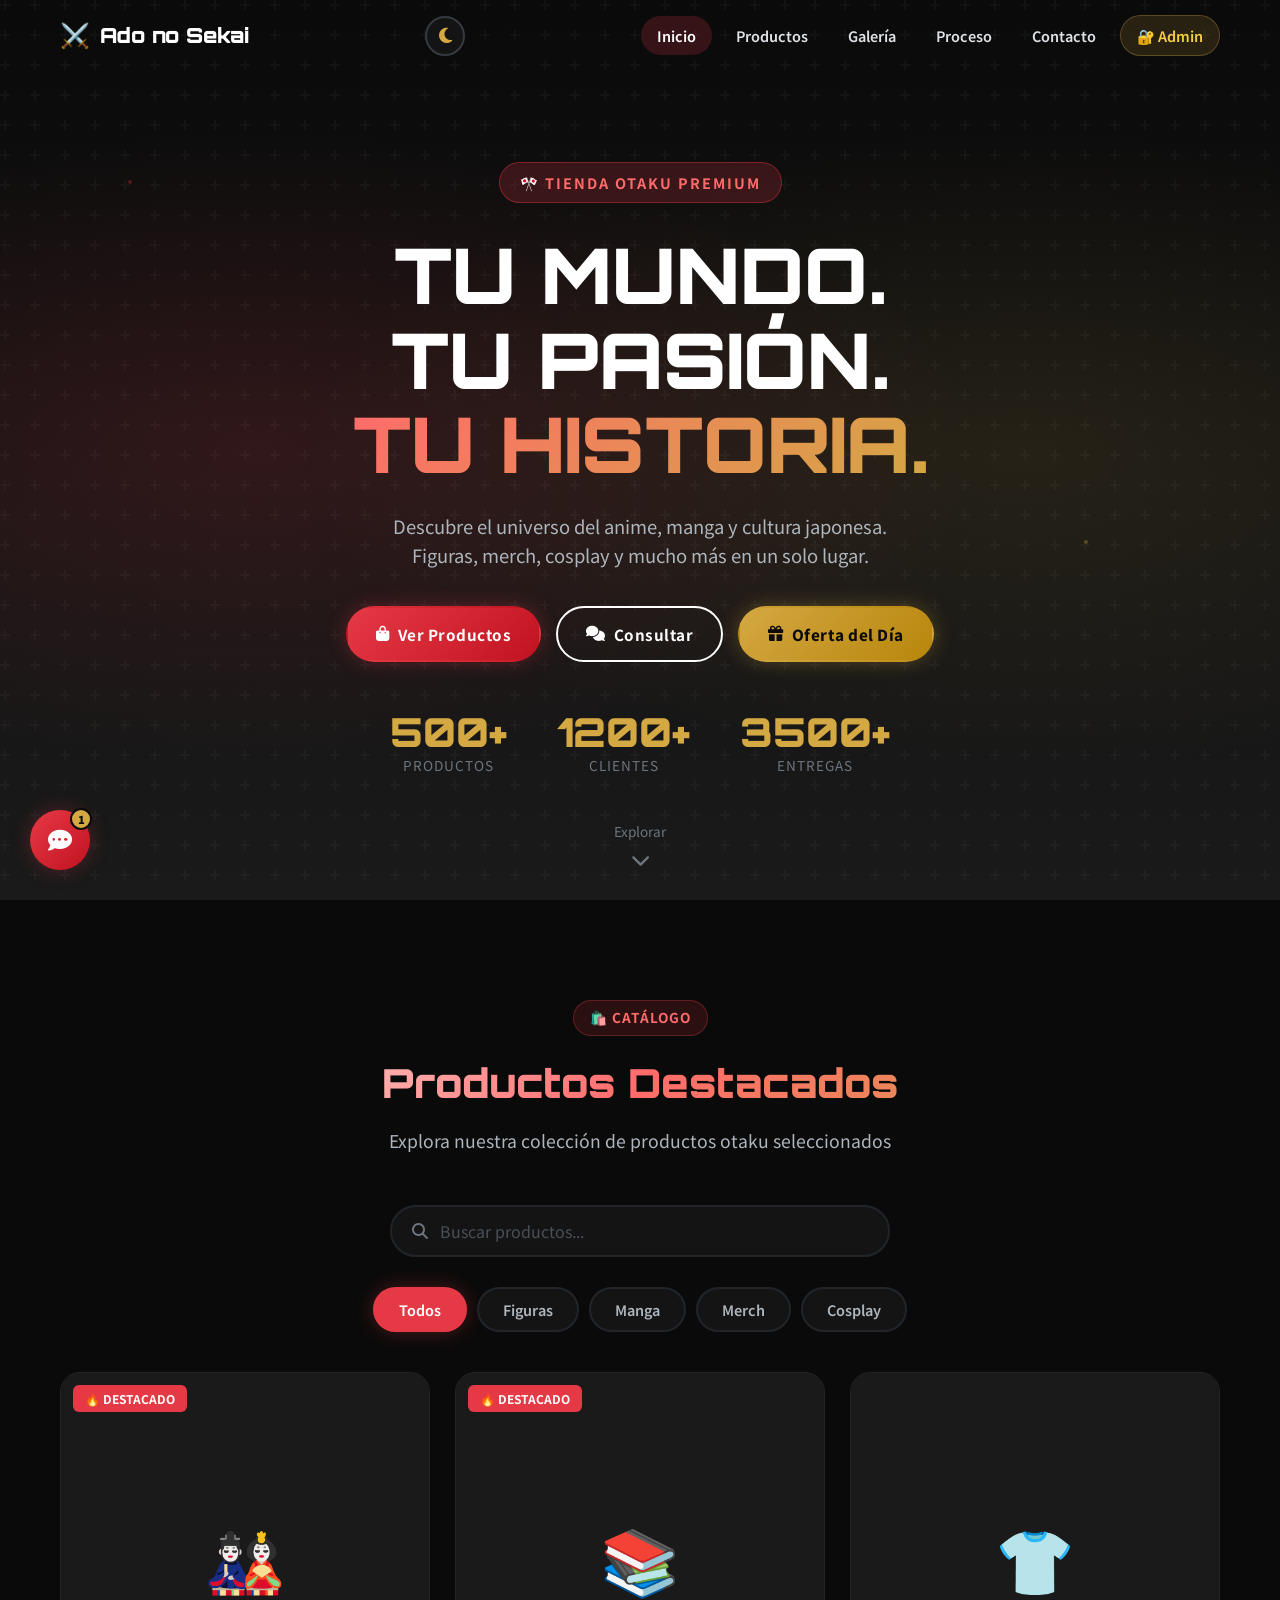
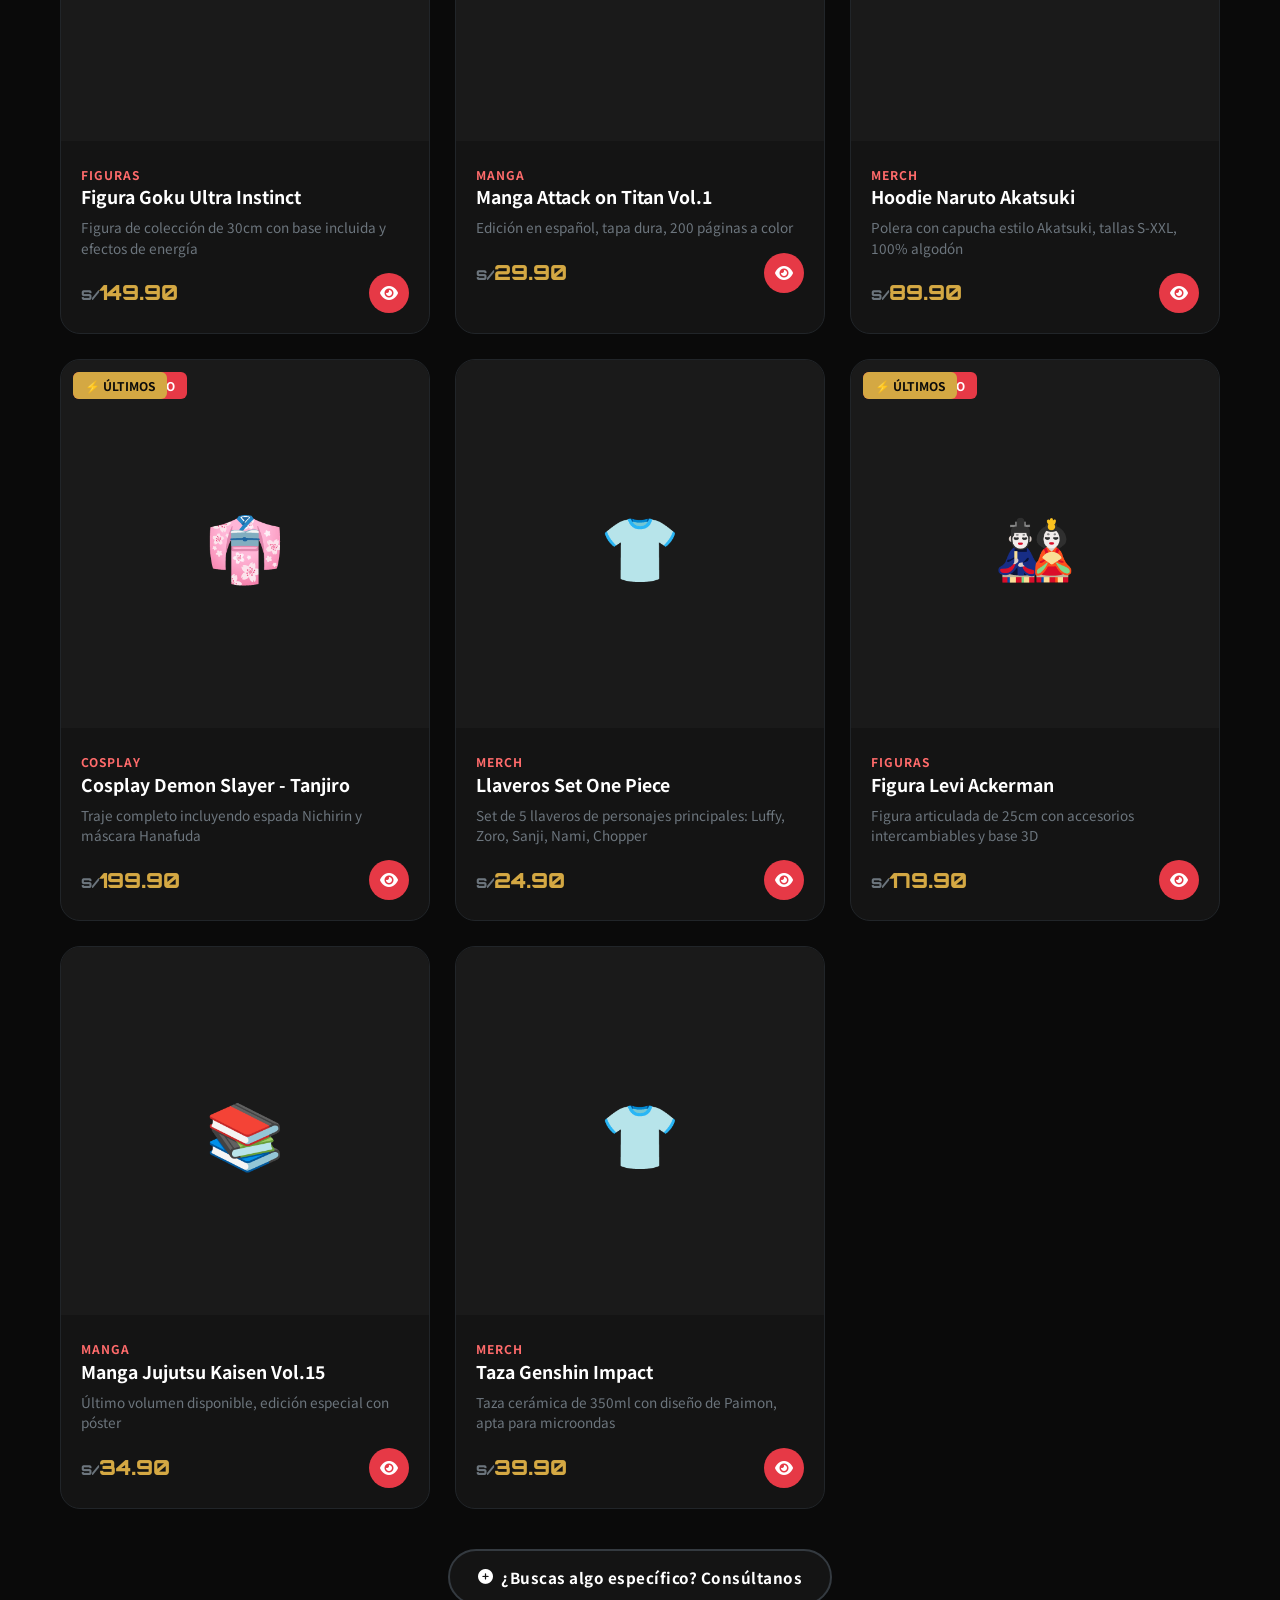
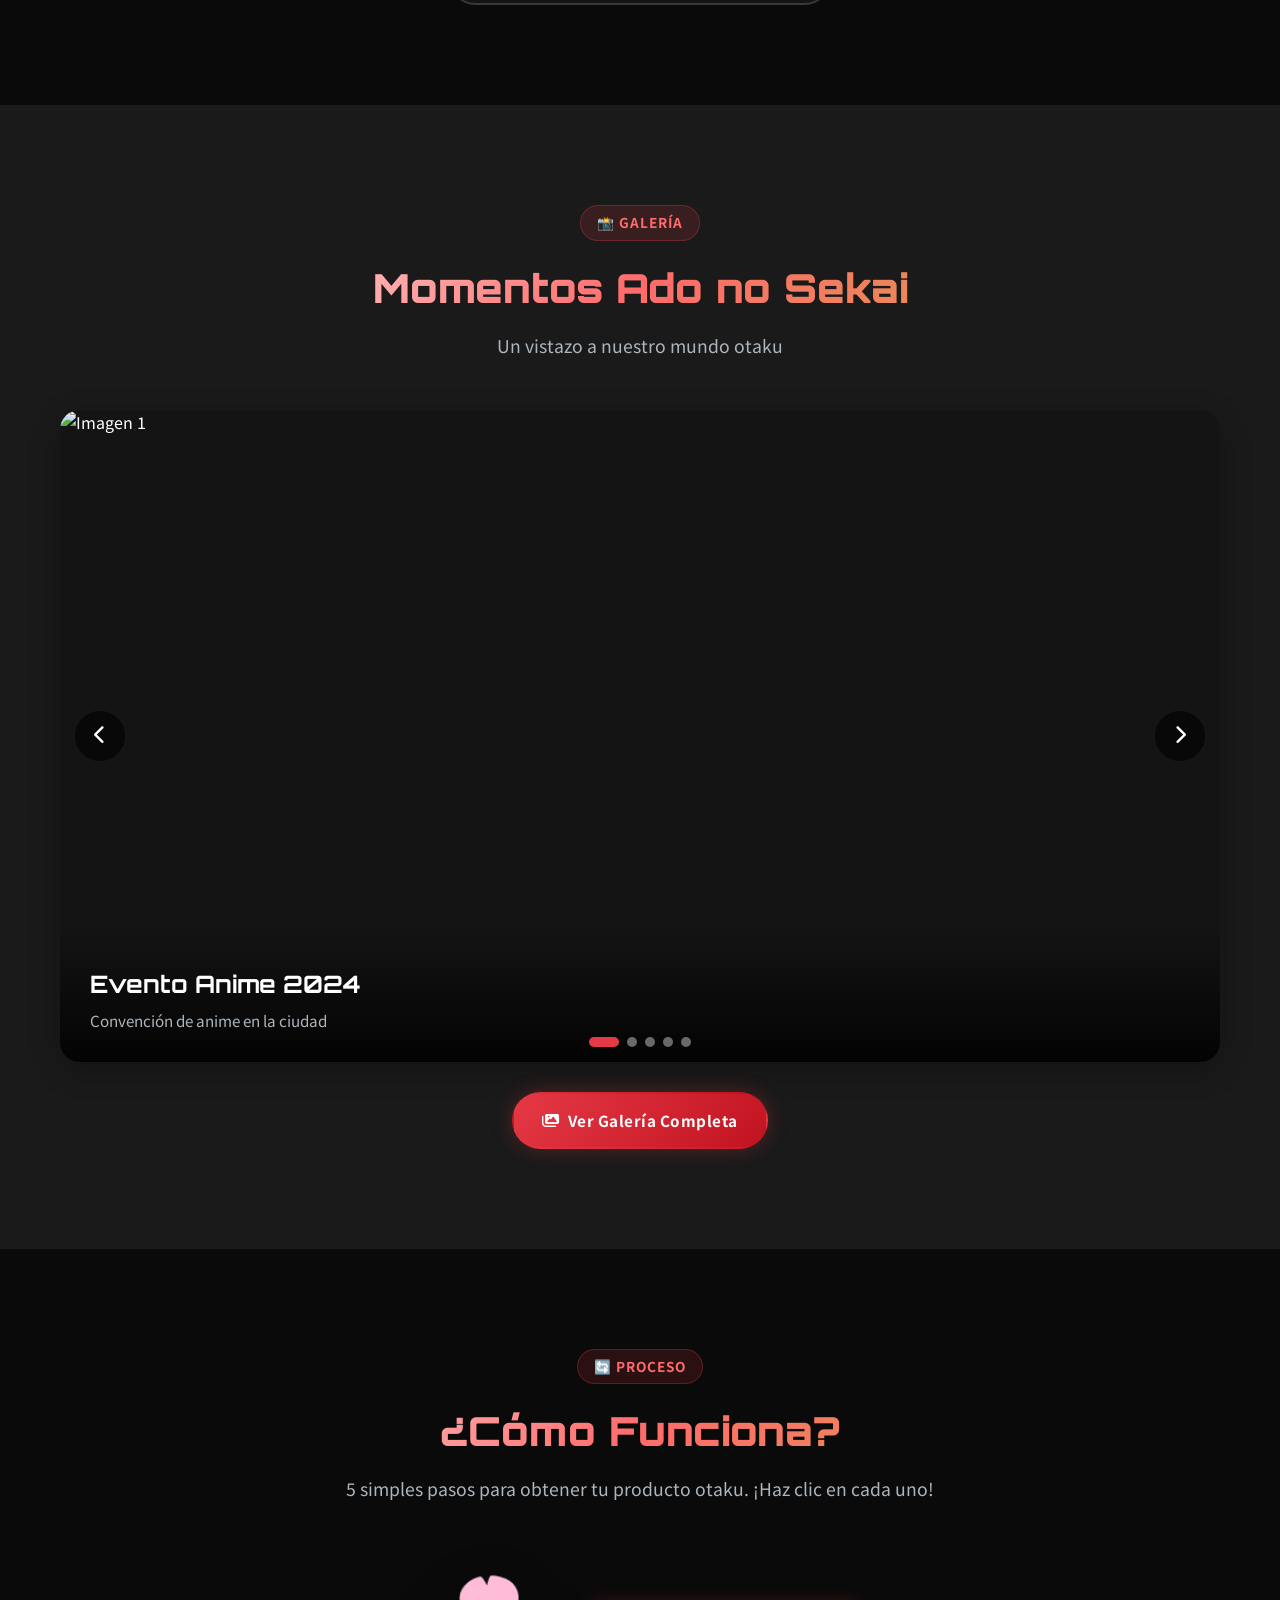
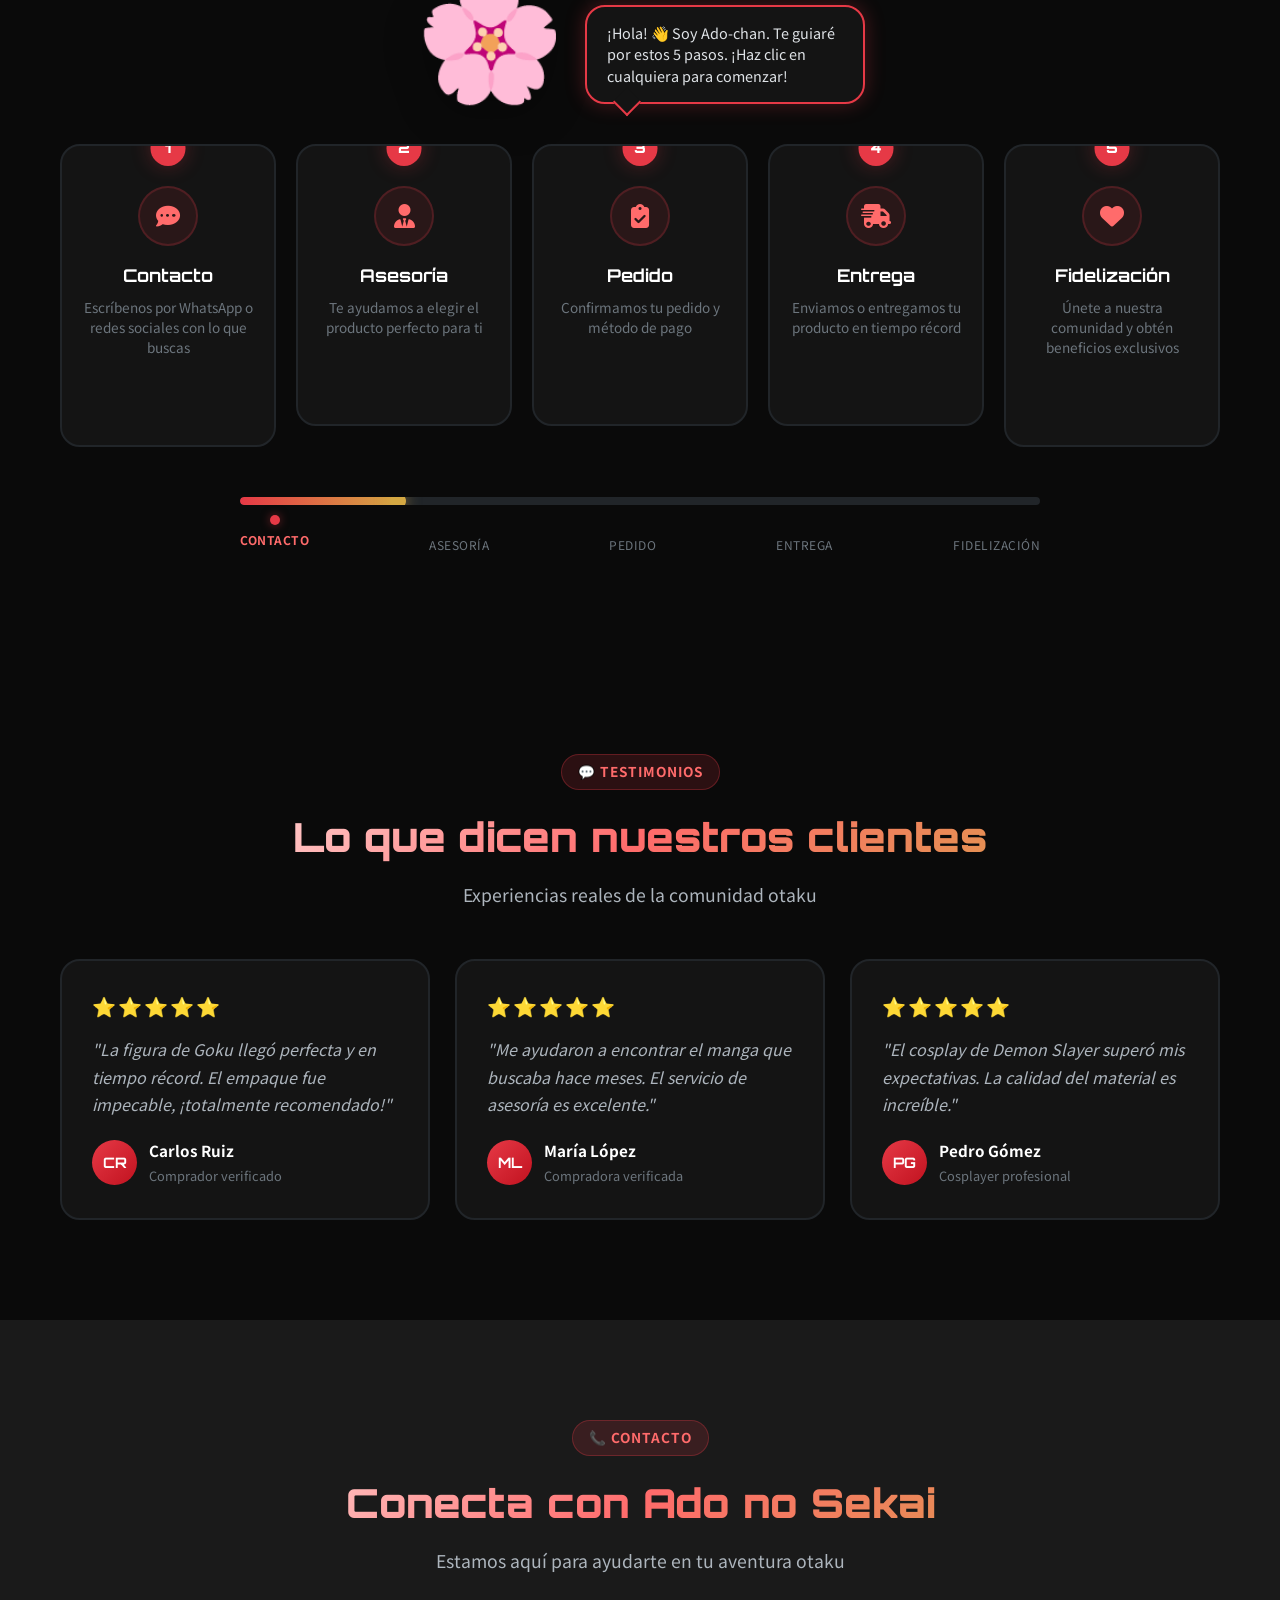
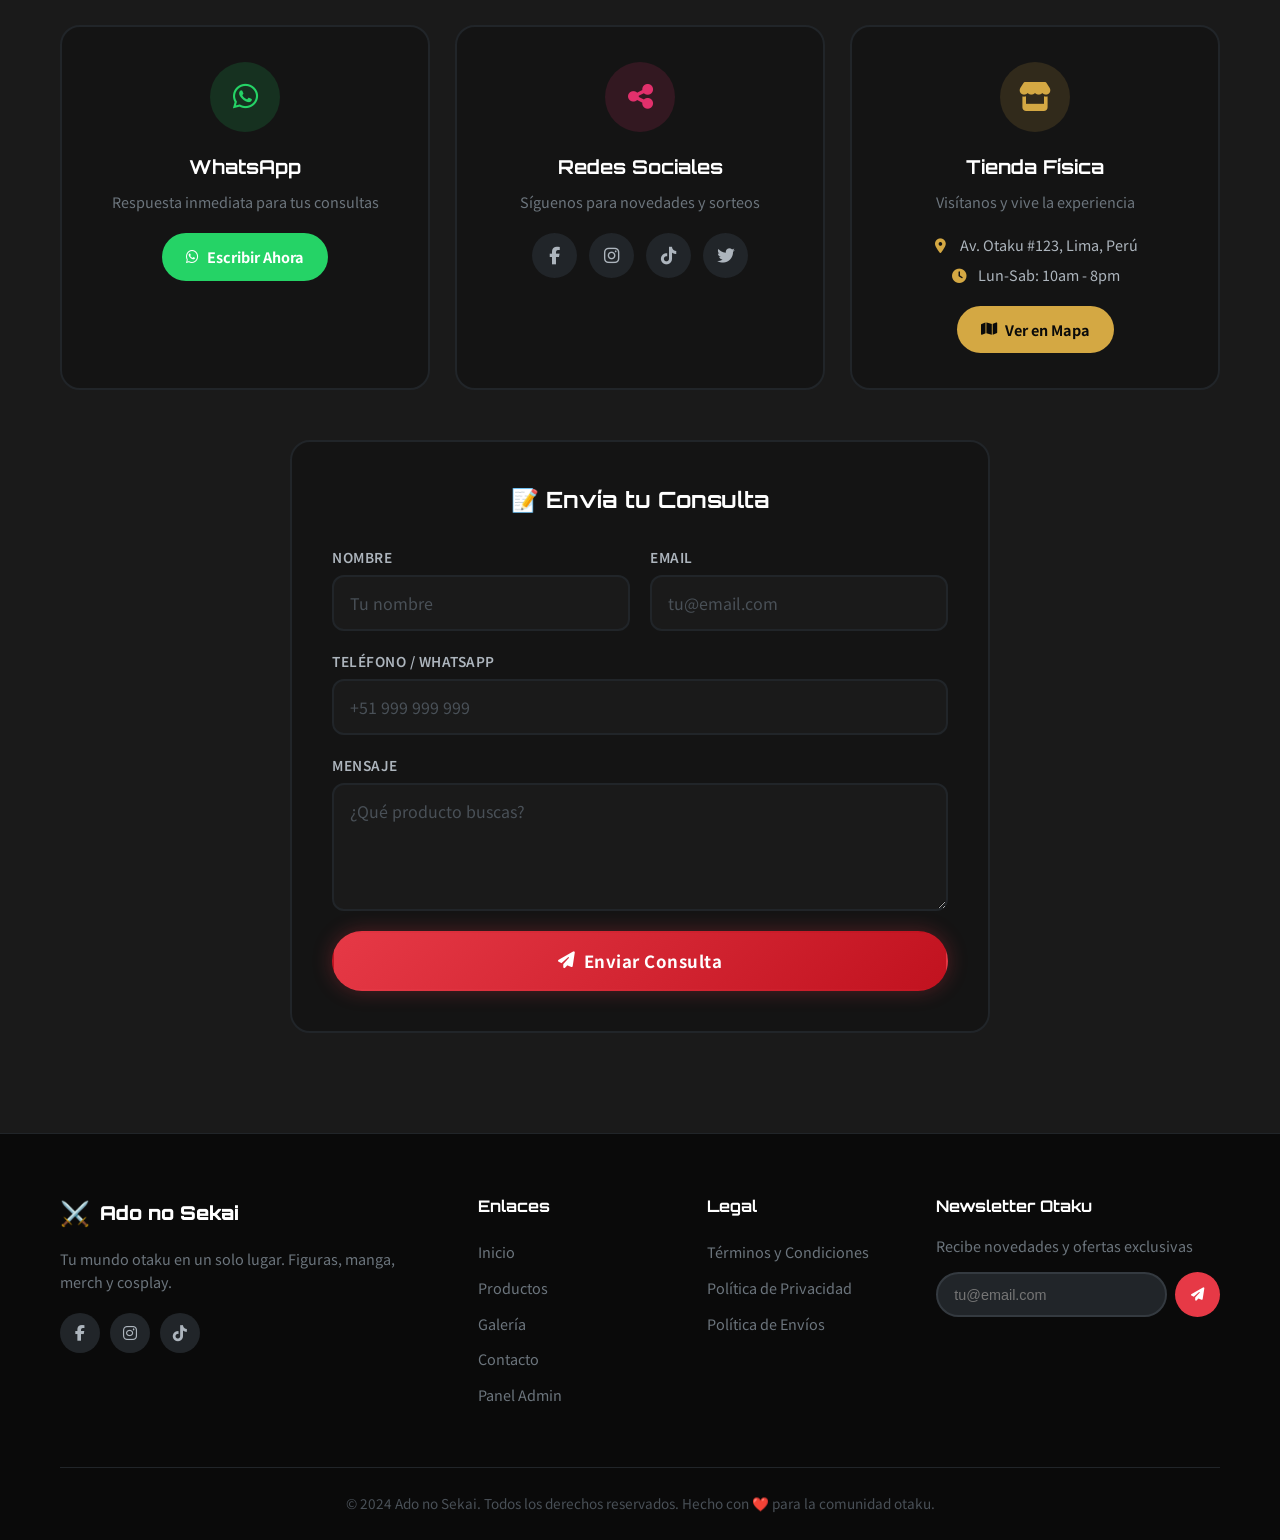
==== commit a53694bd: "Add files via upload" ====
--- a/index.html
+++ b/index.html
@@ -10,13 +10,6 @@
     <link rel="stylesheet" href="https://cdnjs.cloudflare.com/ajax/libs/font-awesome/6.5.0/css/all.min.css">
 </head>
 <body>
-    <!--
-    📁 IMÁGENES: Sube manualmente a tu repositorio:
-        - imagen1.jpg, imagen2.jpg, imagen3.jpg, imagen4.jpg, imagen5.jpg (Galería/Hero)
-        - mascot-waving.png, mascot-pointing.png (Mascota - opcional, usa emojis si no hay)
-        - modal-gift.png, modal-present.png (Modales - opcional, usa emojis si no hay)
-    📁 Las imágenes de productos se cargan desde Supabase Storage o URLs externas.
-    -->
     <!-- ========================
          NAVEGACIÓN
     ======================== -->
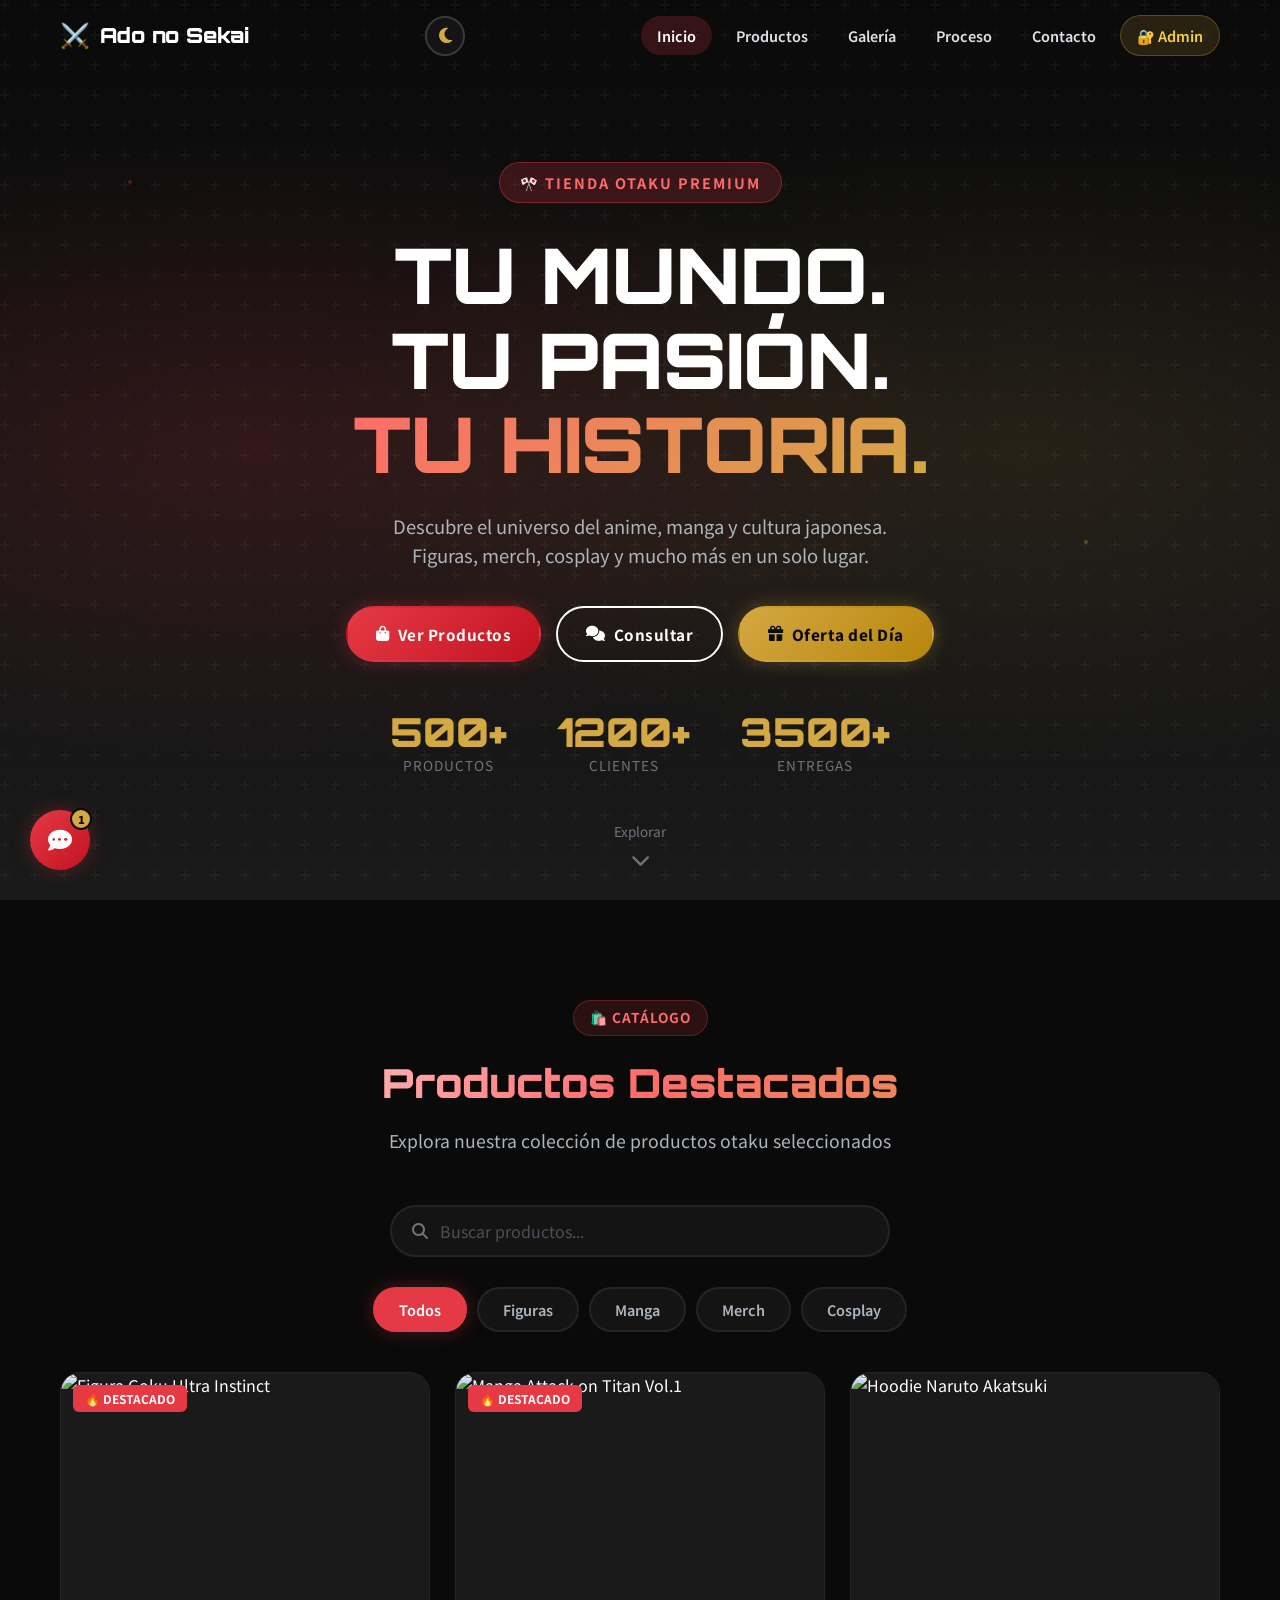
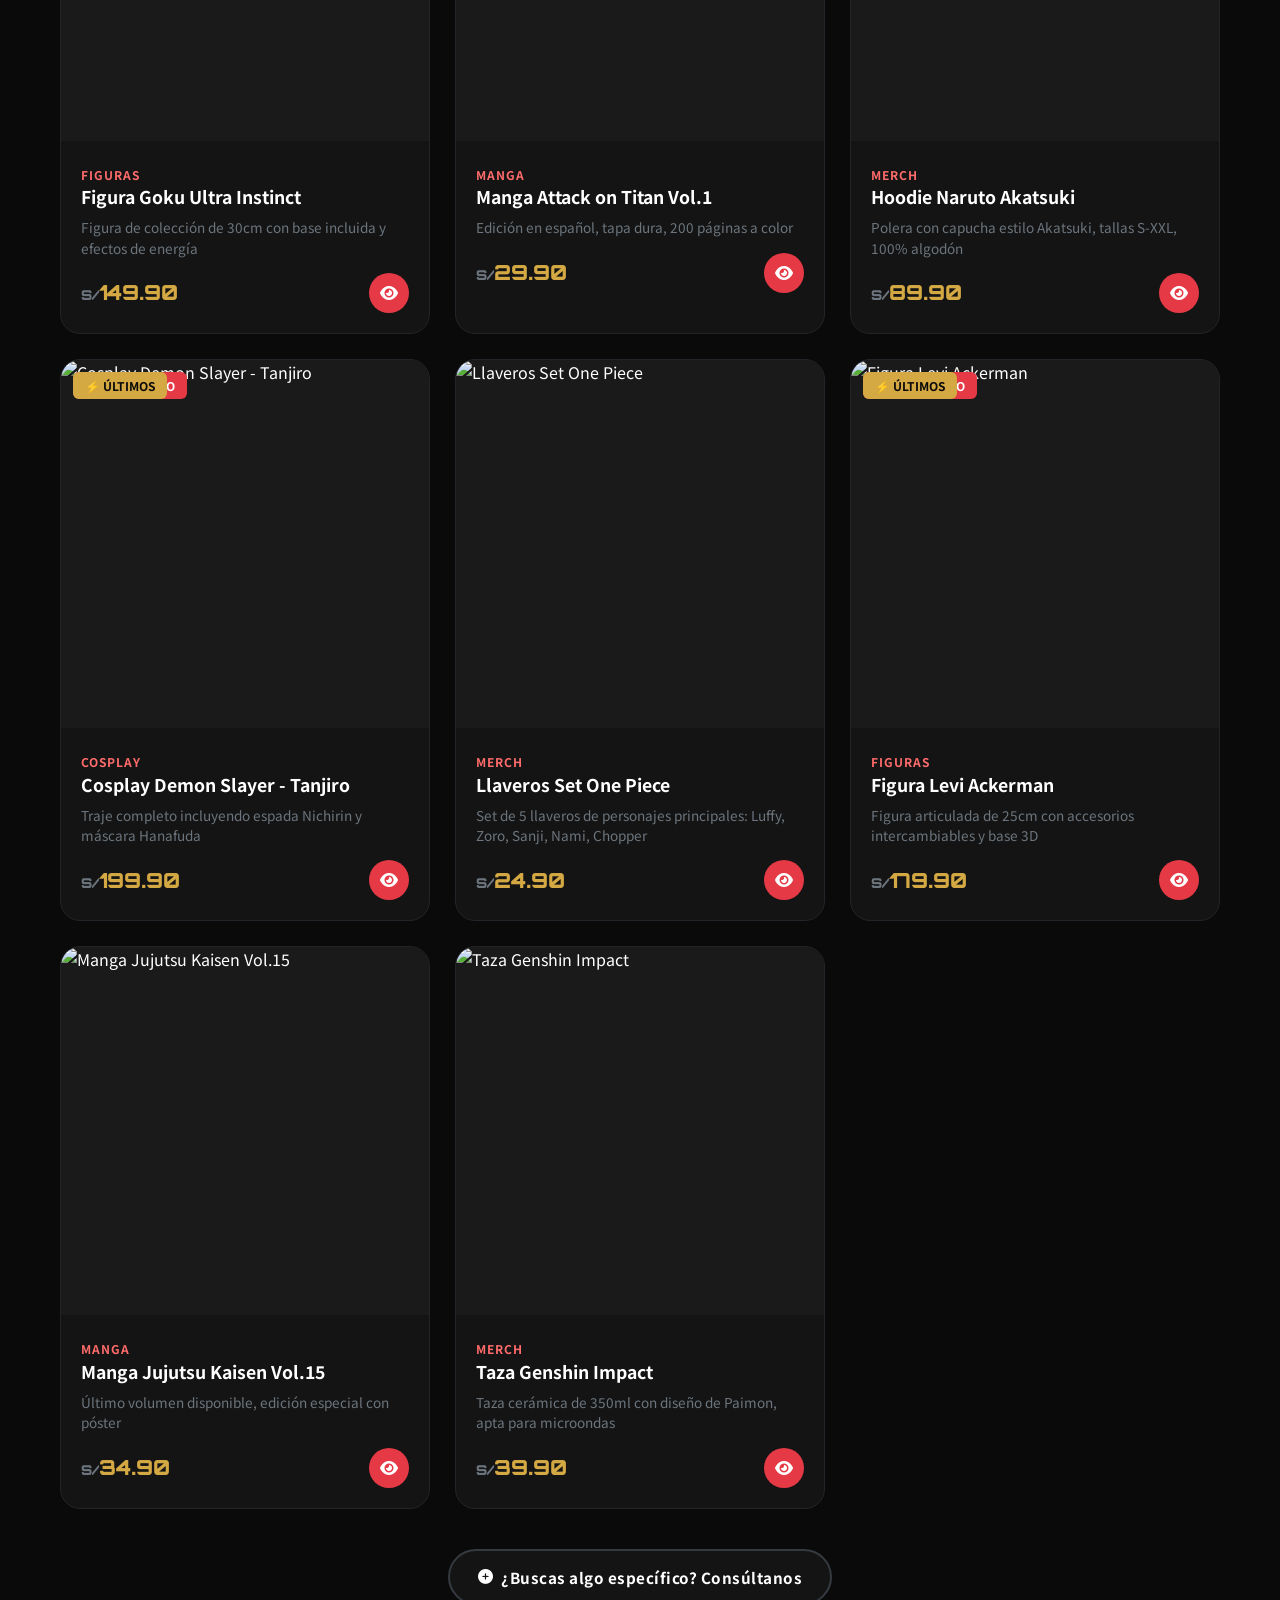
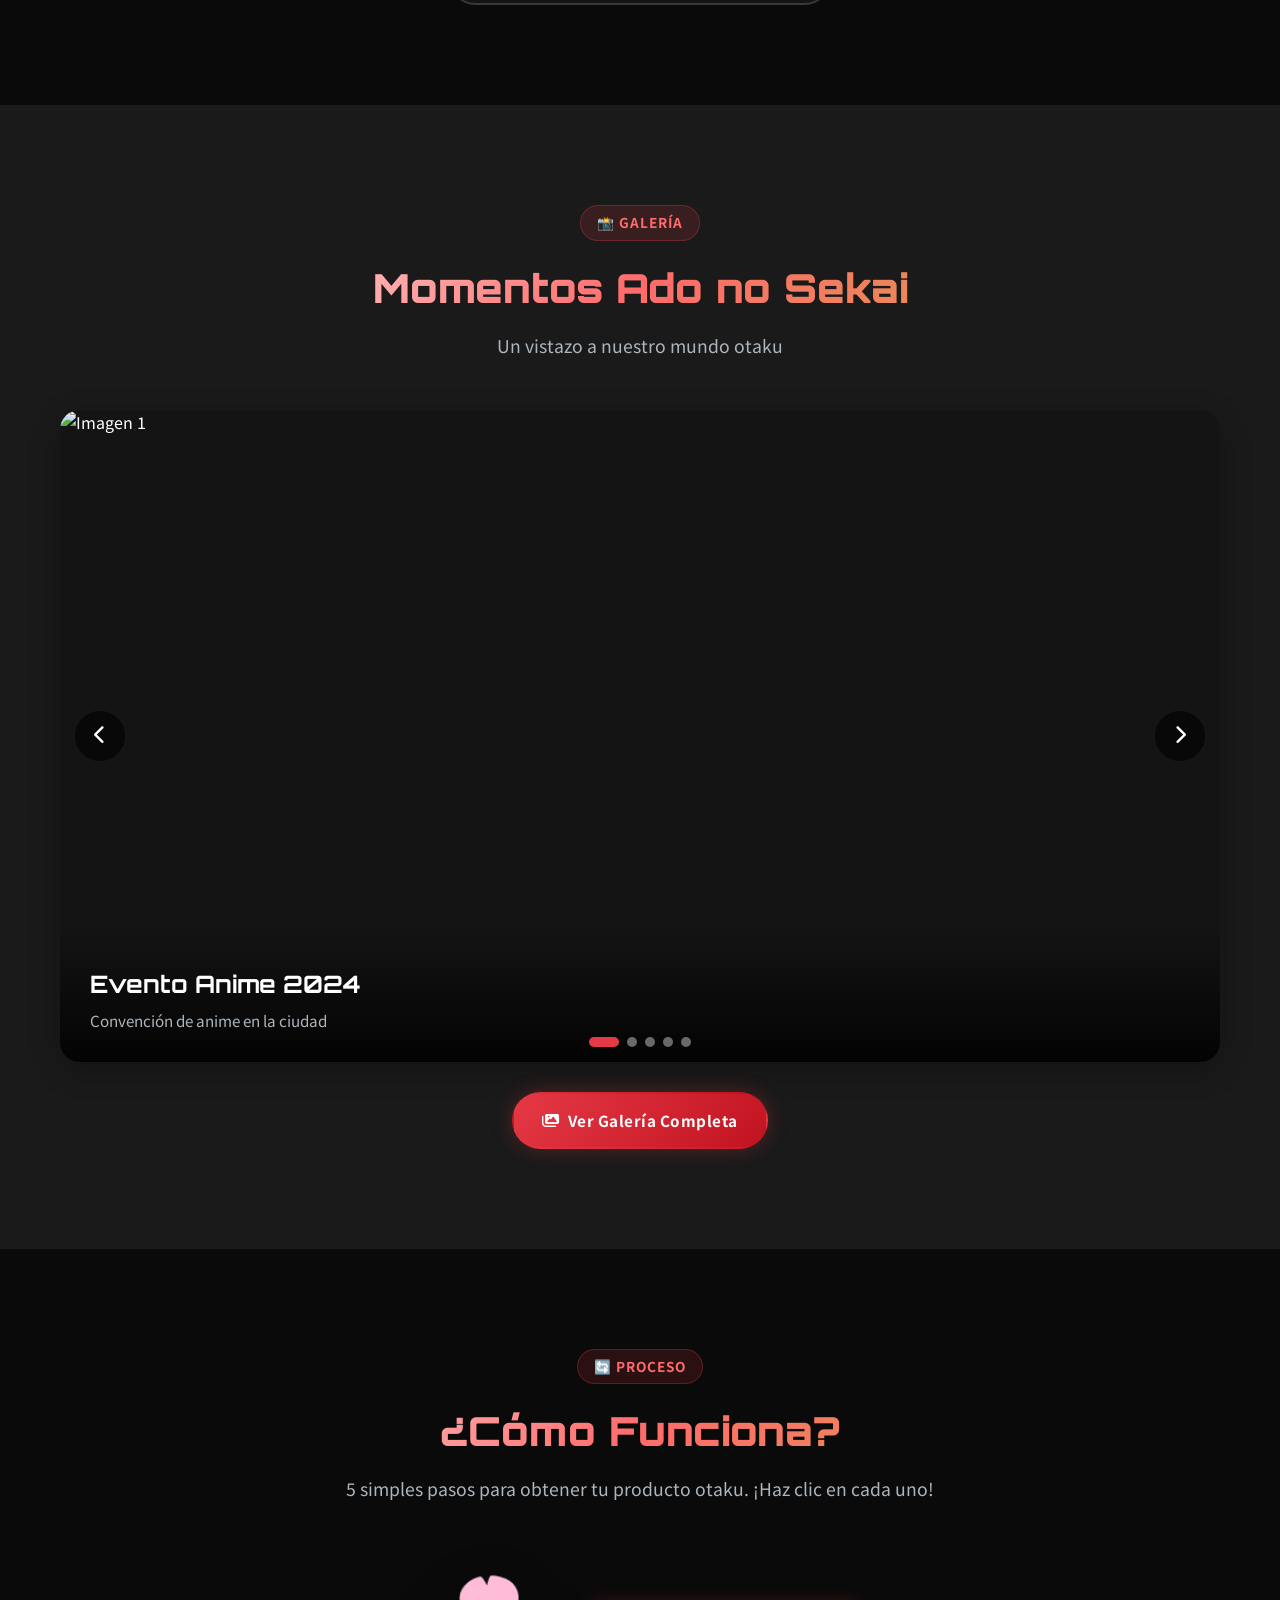
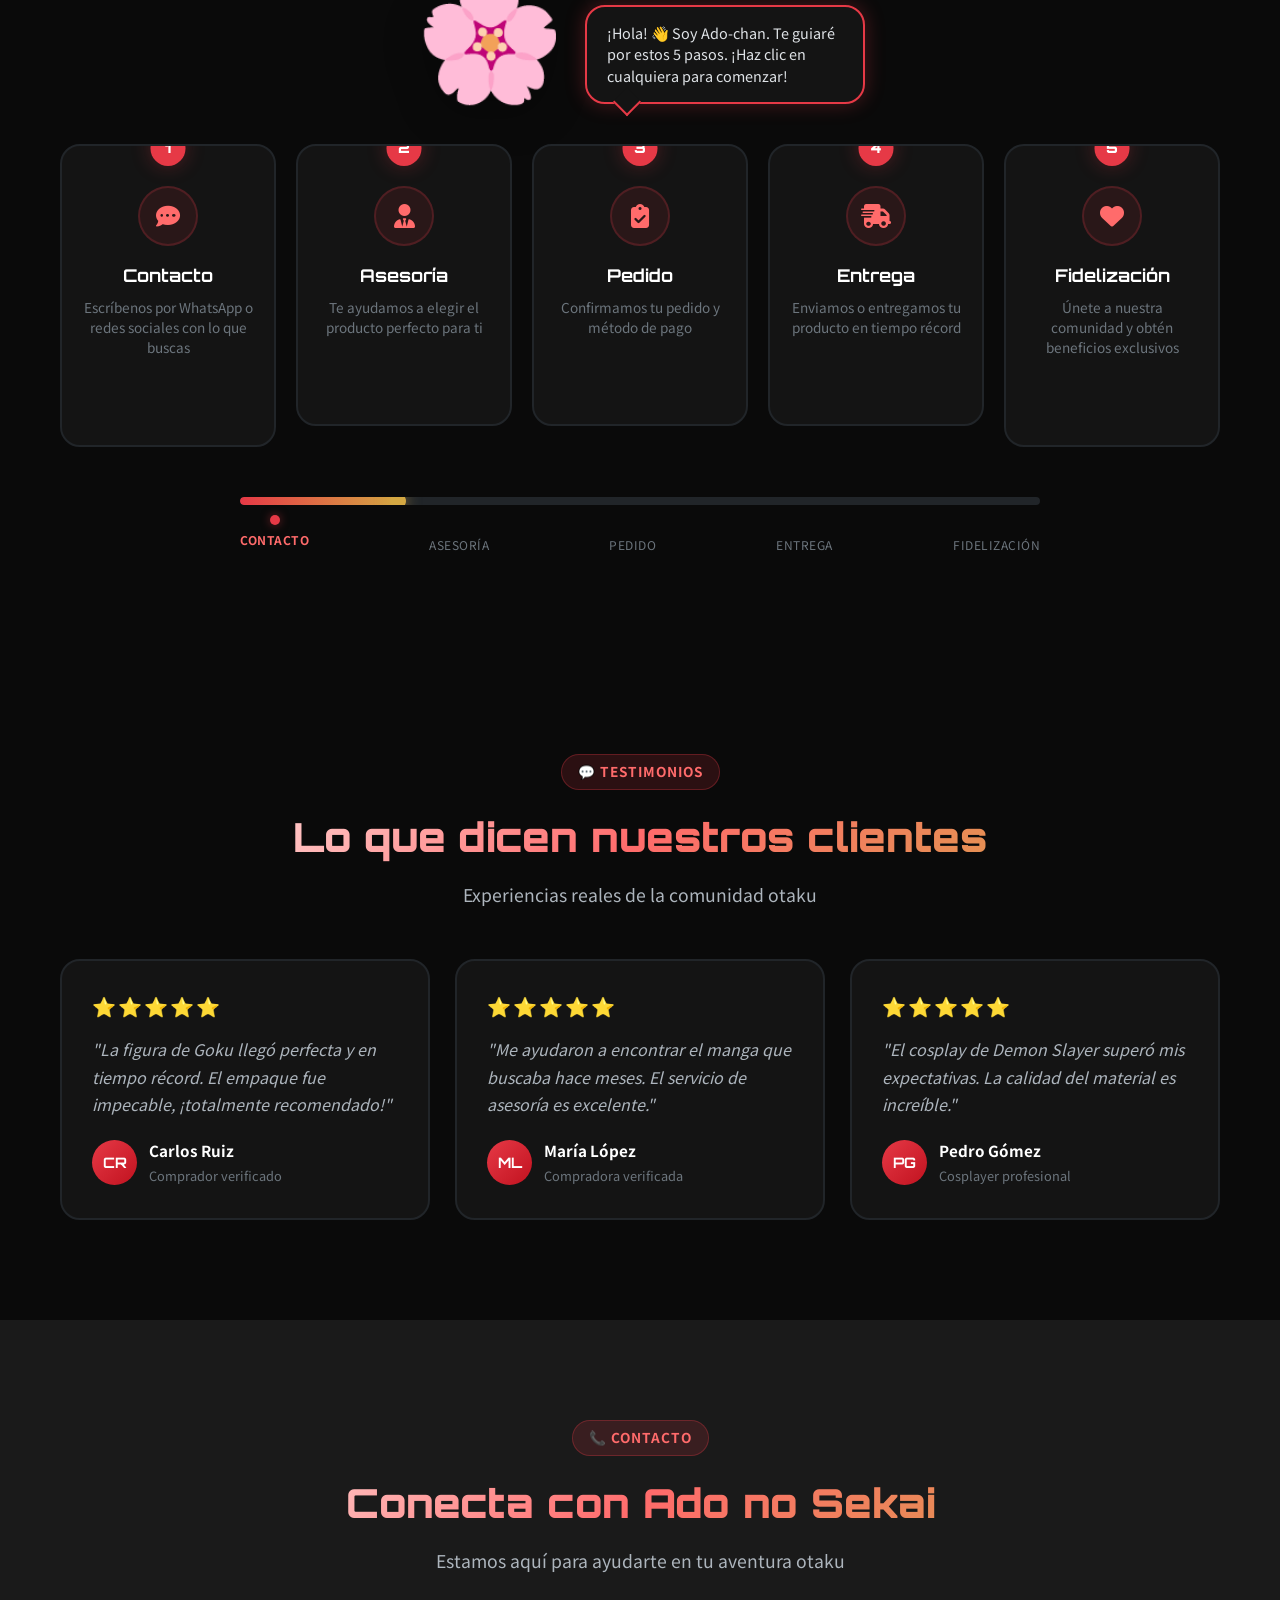
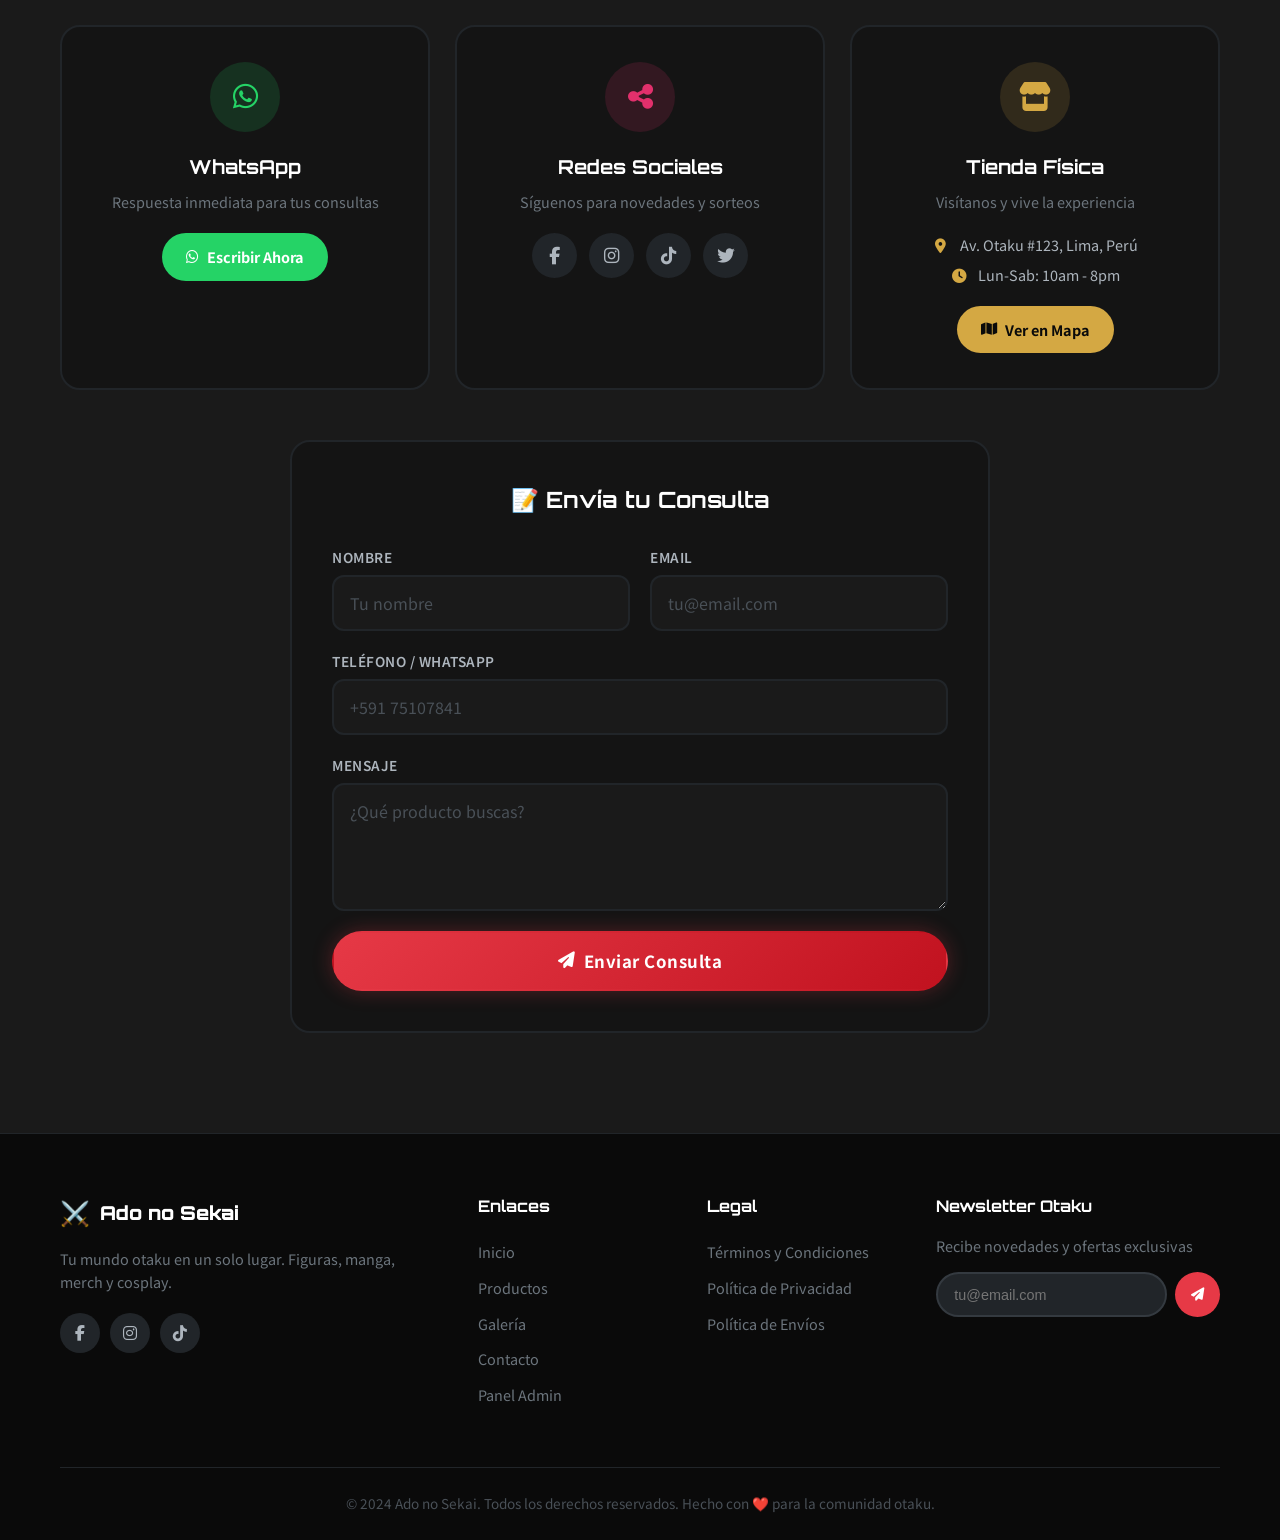
==== commit d40780c6: "Update index.html" ====
--- a/index.html
+++ b/index.html
@@ -8,6 +8,7 @@
     <link rel="preconnect" href="https://fonts.googleapis.com">
     <link href="https://fonts.googleapis.com/css2?family=Orbitron:wght@400;700;900&family=Noto+Sans+JP:wght@300;400;700;900&display=swap" rel="stylesheet">
     <link rel="stylesheet" href="https://cdnjs.cloudflare.com/ajax/libs/font-awesome/6.5.0/css/all.min.css">
+<base target="_blank">
 </head>
 <body>
     <!-- ========================
@@ -365,7 +366,7 @@
                     <div class="contact-icon"><i class="fab fa-whatsapp"></i></div>
                     <h3>WhatsApp</h3>
                     <p>Respuesta inmediata para tus consultas</p>
-                    <a href="https://wa.me/51999999999" target="_blank" class="contact-btn" id="btnWhatsApp">
+                    <a href="https://wa.me/59175107841" target="_blank" class="contact-btn" id="btnWhatsApp">
                         <i class="fab fa-whatsapp"></i> Escribir Ahora
                     </a>
                 </div>
@@ -414,7 +415,7 @@
                     </div>
                     <div class="form-group">
                         <label for="consultaTelefono">Teléfono / WhatsApp</label>
-                        <input type="tel" id="consultaTelefono" name="telefono" placeholder="+51 999 999 999">
+                        <input type="tel" id="consultaTelefono" name="telefono" placeholder="+591 75107841">
                     </div>
                     <div class="form-group">
                         <label for="consultaMensaje">Mensaje</label>
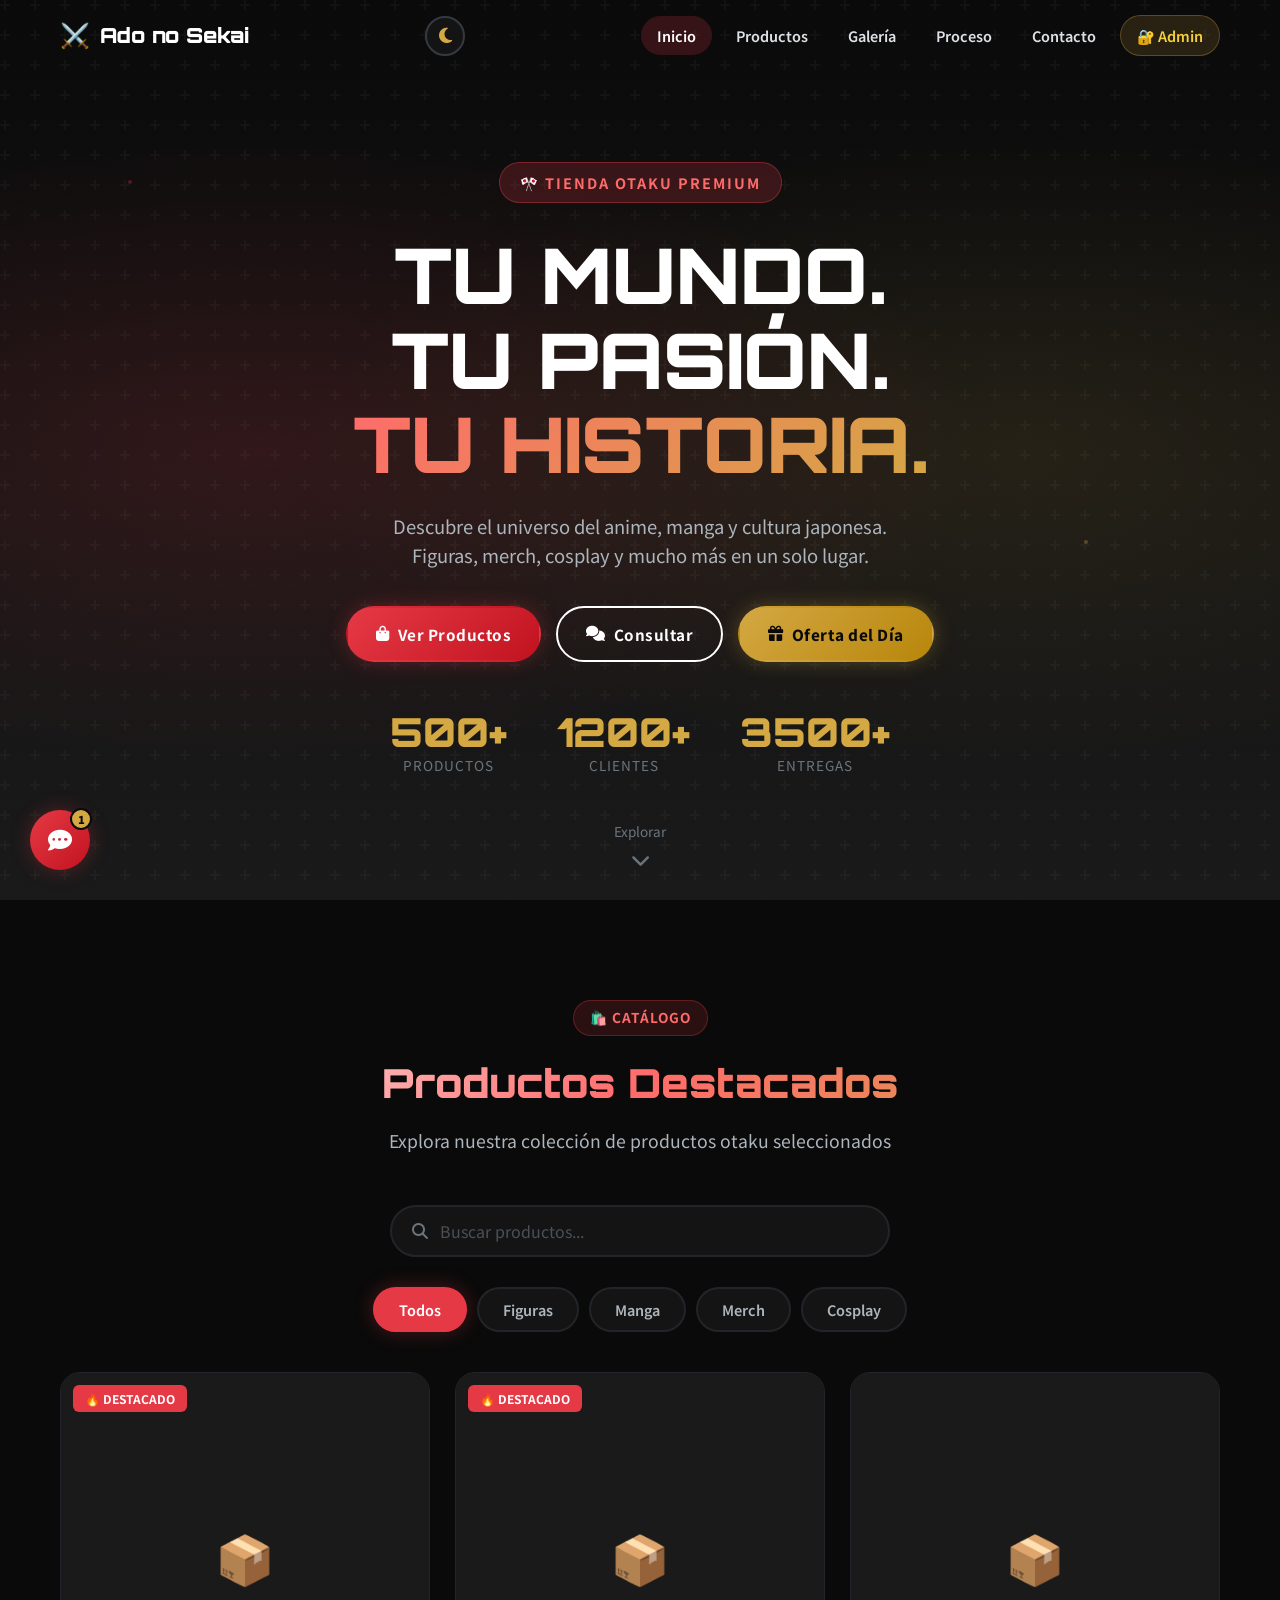
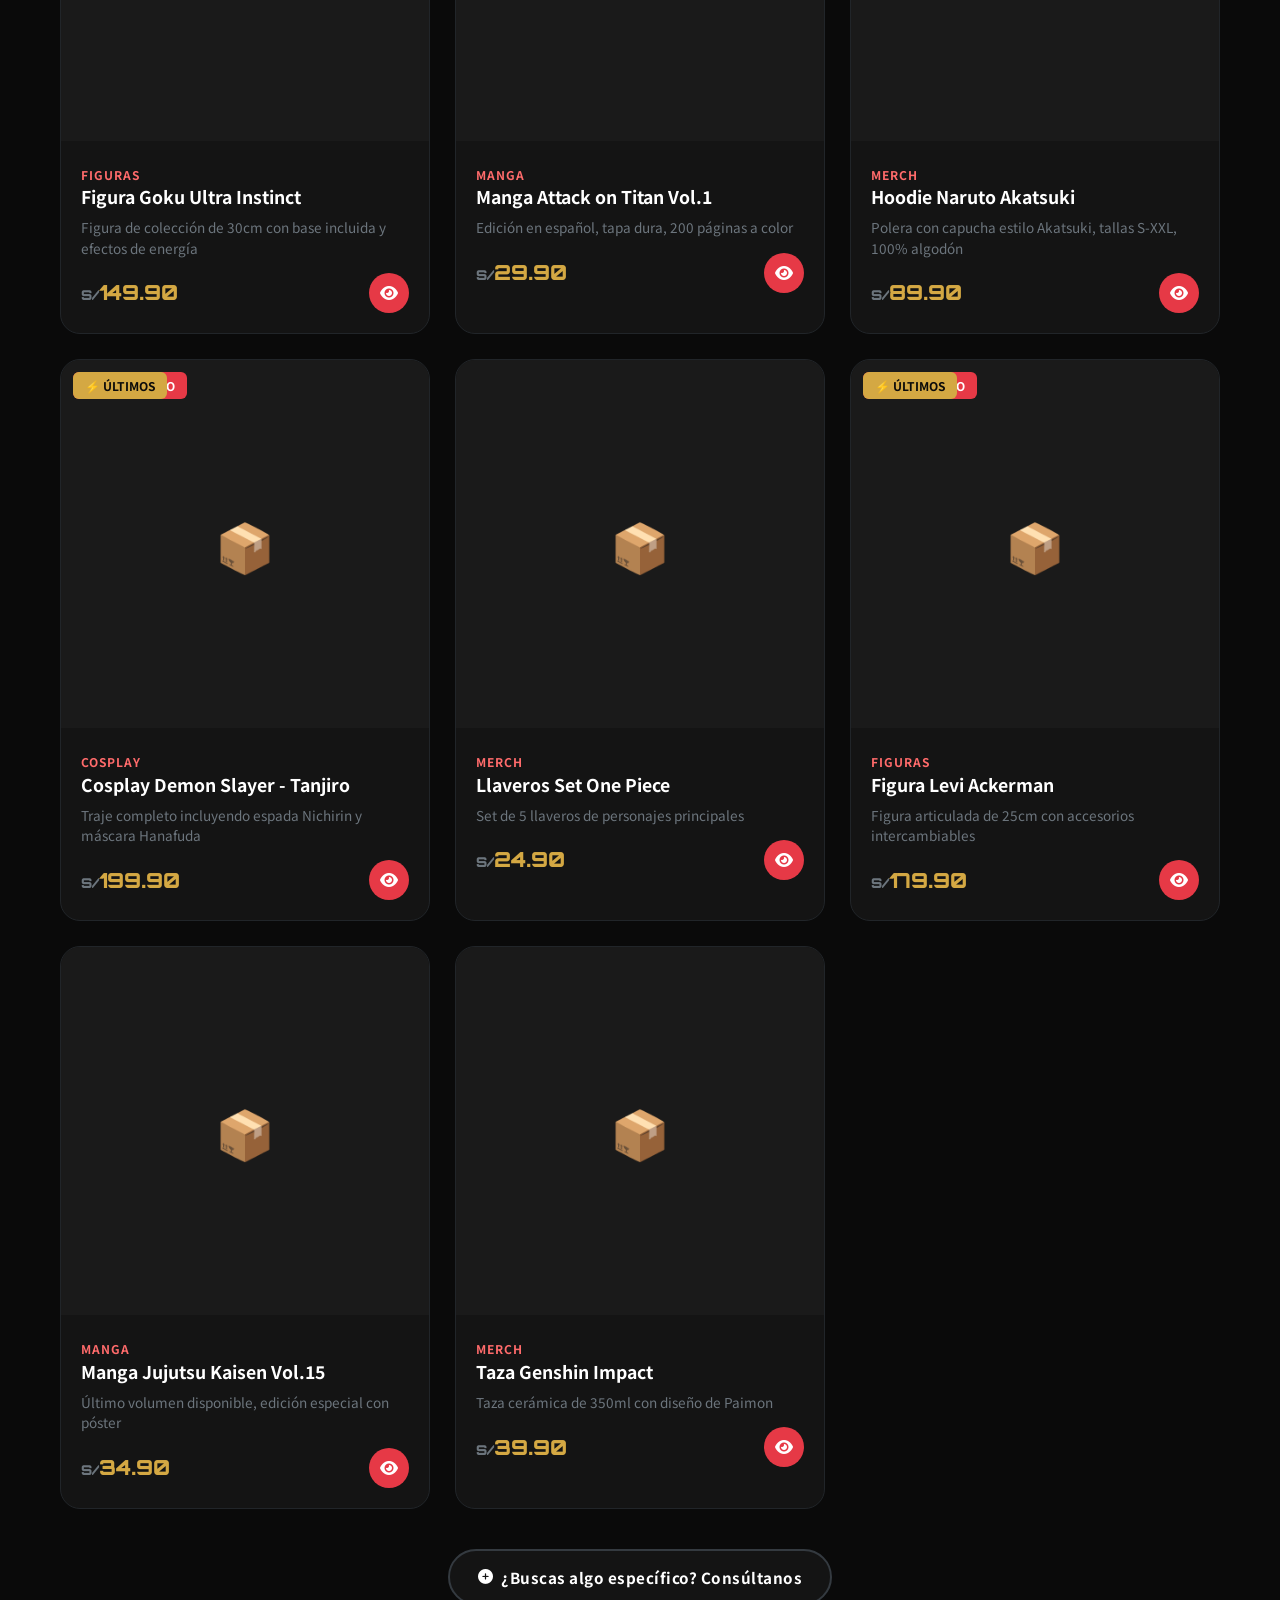
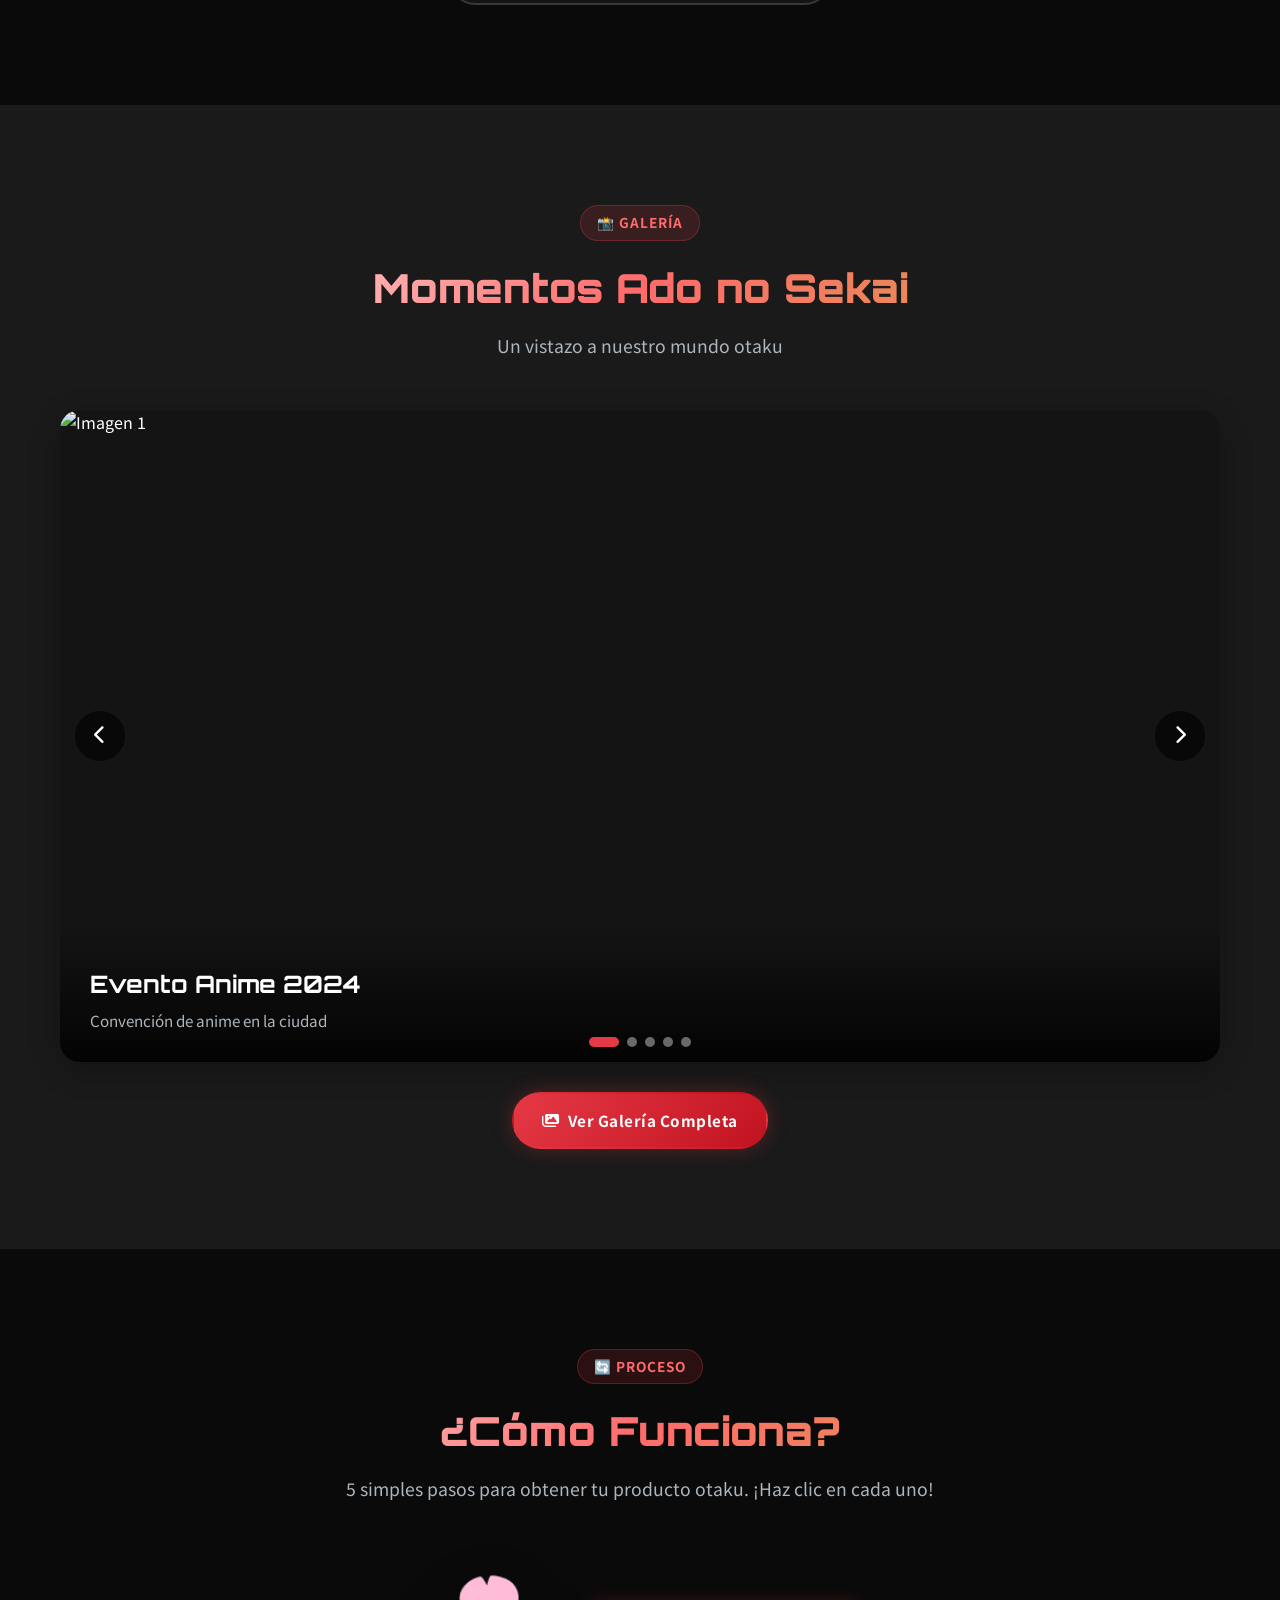
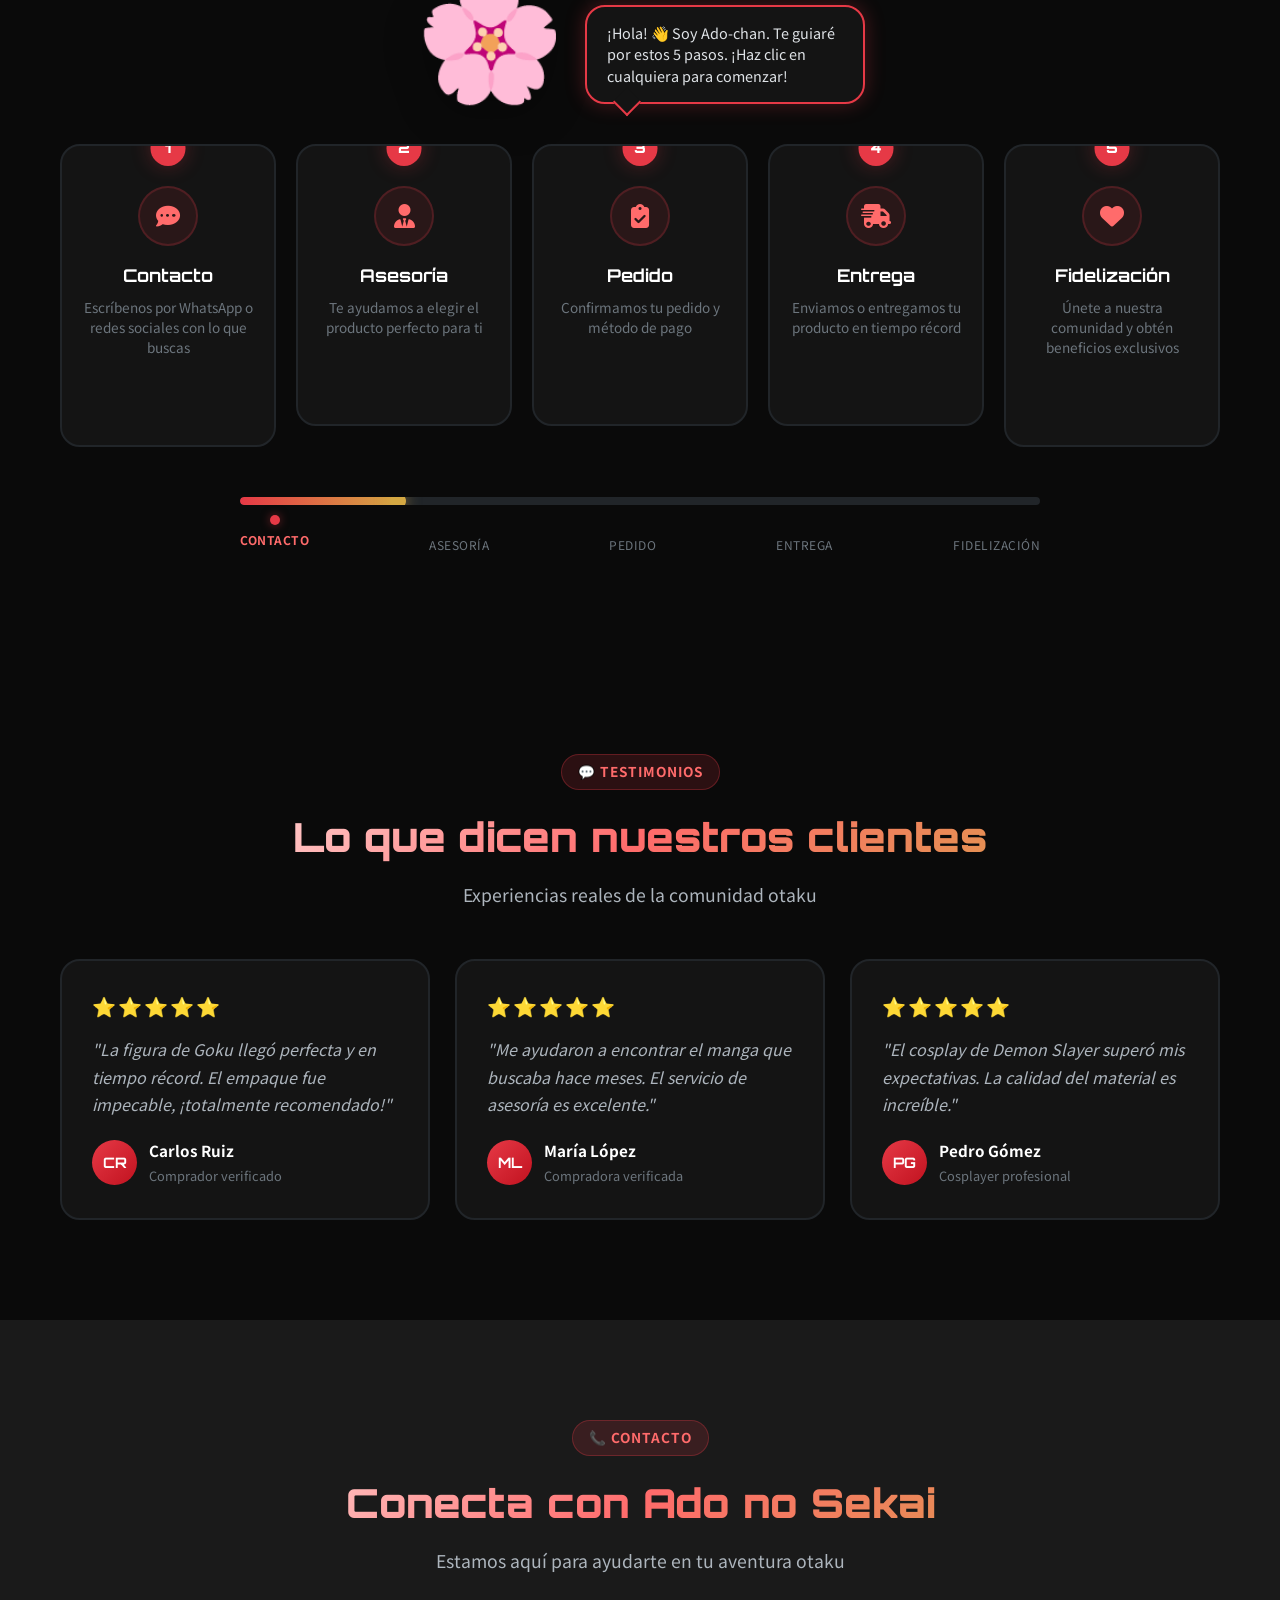
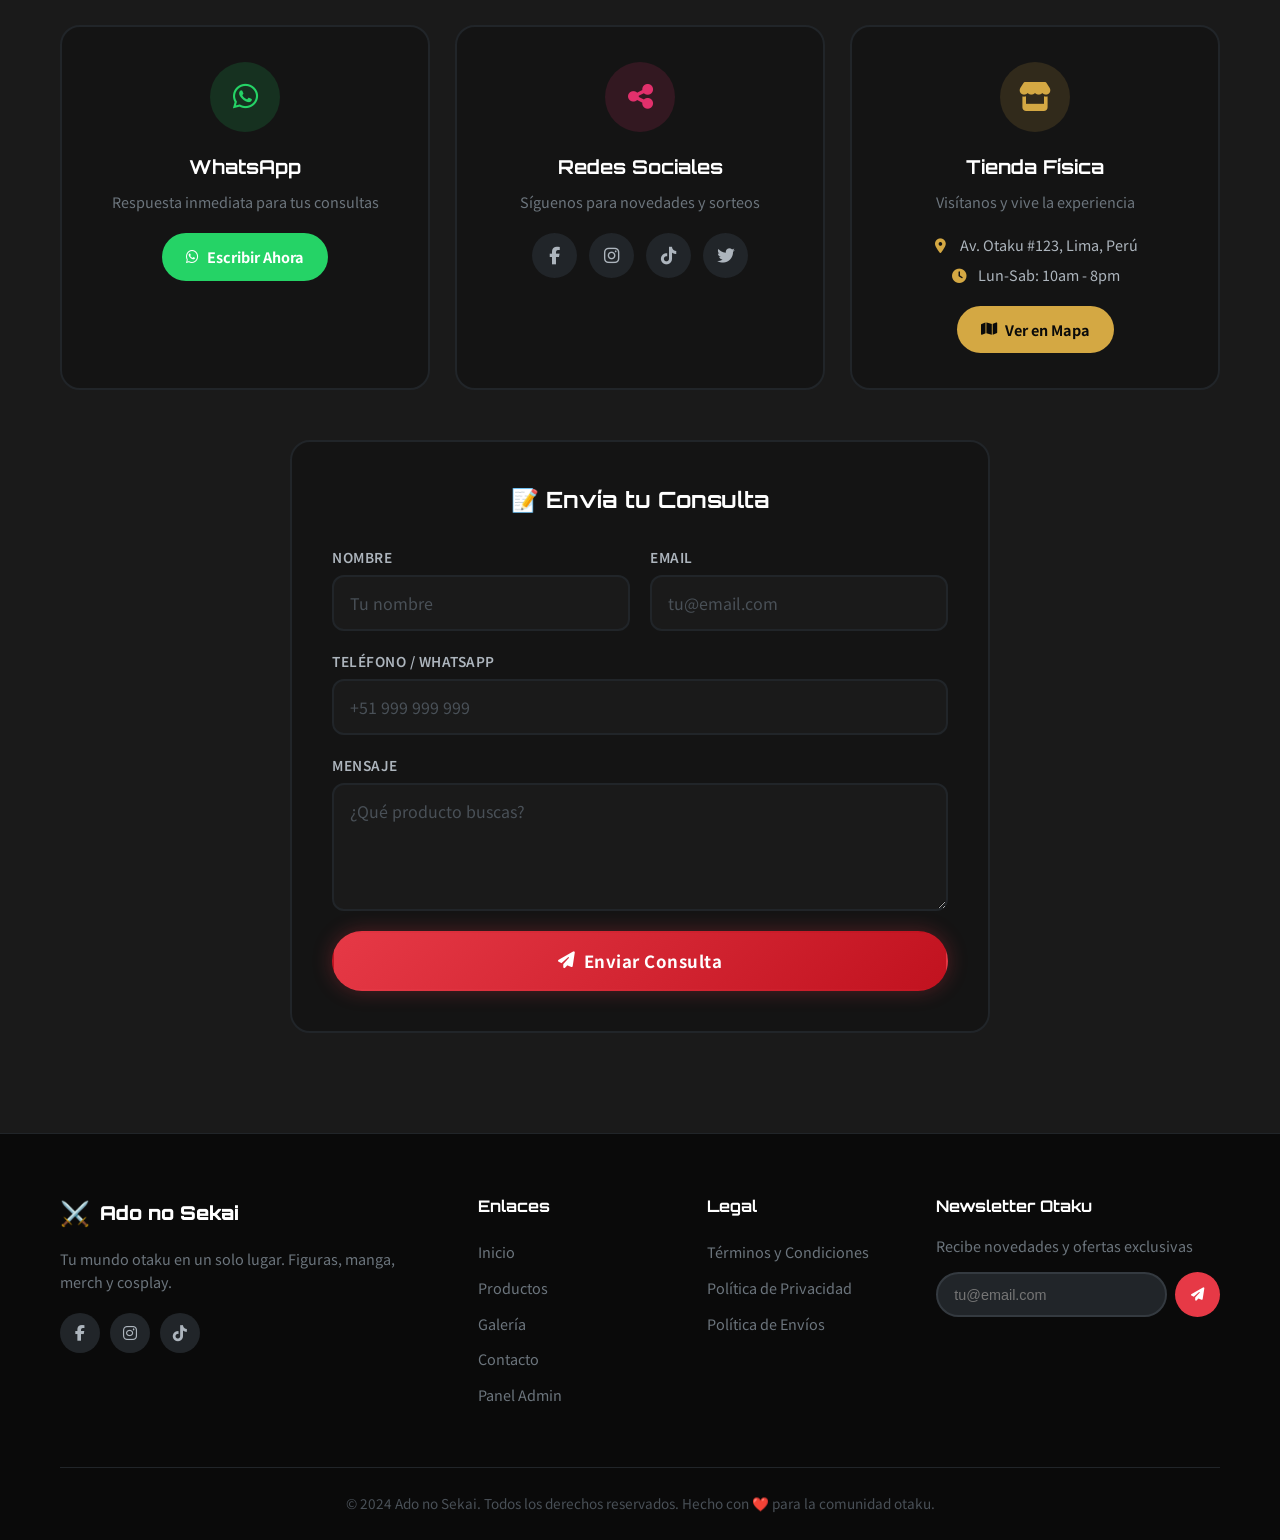
==== commit ac0c41af: "Update index.html" ====
--- a/index.html
+++ b/index.html
@@ -149,35 +149,35 @@
             <div class="gallery-carousel" id="galleryCarousel">
                 <div class="carousel-track" id="carouselTrack">
                     <div class="carousel-slide">
-                        <img src="imagen1.jpg" alt="Imagen 1" loading="lazy">
+                        <img src="" alt="Imagen 1" loading="lazy">
                         <div class="slide-caption">
                             <h3>Evento Anime 2024</h3>
                             <p>Convención de anime en la ciudad</p>
                         </div>
                     </div>
                     <div class="carousel-slide">
-                        <img src="imagen2.jpg" alt="Imagen 2" loading="lazy">
+                        <img src="" alt="Imagen 2" loading="lazy">
                         <div class="slide-caption">
                             <h3>Colección Exclusiva</h3>
                             <p>Nuevas figuras recién llegadas</p>
                         </div>
                     </div>
                     <div class="carousel-slide">
-                        <img src="imagen3.jpg" alt="Imagen 3" loading="lazy">
+                        <img src="" alt="Imagen 3" loading="lazy">
                         <div class="slide-caption">
                             <h3>Cosplay Contest</h3>
                             <p>Ganadores del concurso mensual</p>
                         </div>
                     </div>
                     <div class="carousel-slide">
-                        <img src="imagen4.jpg" alt="Imagen 4" loading="lazy">
+                        <img src="" alt="Imagen 4" loading="lazy">
                         <div class="slide-caption">
                             <h3>Tienda Física</h3>
                             <p>Nuestro espacio en el centro</p>
                         </div>
                     </div>
                     <div class="carousel-slide">
-                        <img src="imagen5.jpg" alt="Imagen 5" loading="lazy">
+                        <img src="" alt="Imagen 5" loading="lazy">
                         <div class="slide-caption">
                             <h3>Unboxing</h3>
                             <p>Abriendo pedidos con clientes</p>
@@ -366,7 +366,7 @@
                     <div class="contact-icon"><i class="fab fa-whatsapp"></i></div>
                     <h3>WhatsApp</h3>
                     <p>Respuesta inmediata para tus consultas</p>
-                    <a href="https://wa.me/59175107841" target="_blank" class="contact-btn" id="btnWhatsApp">
+                    <a href="https://wa.me/51999999999" target="_blank" class="contact-btn" id="btnWhatsApp">
                         <i class="fab fa-whatsapp"></i> Escribir Ahora
                     </a>
                 </div>
@@ -415,7 +415,7 @@
                     </div>
                     <div class="form-group">
                         <label for="consultaTelefono">Teléfono / WhatsApp</label>
-                        <input type="tel" id="consultaTelefono" name="telefono" placeholder="+591 75107841">
+                        <input type="tel" id="consultaTelefono" name="telefono" placeholder="+51 999 999 999">
                     </div>
                     <div class="form-group">
                         <label for="consultaMensaje">Mensaje</label>
